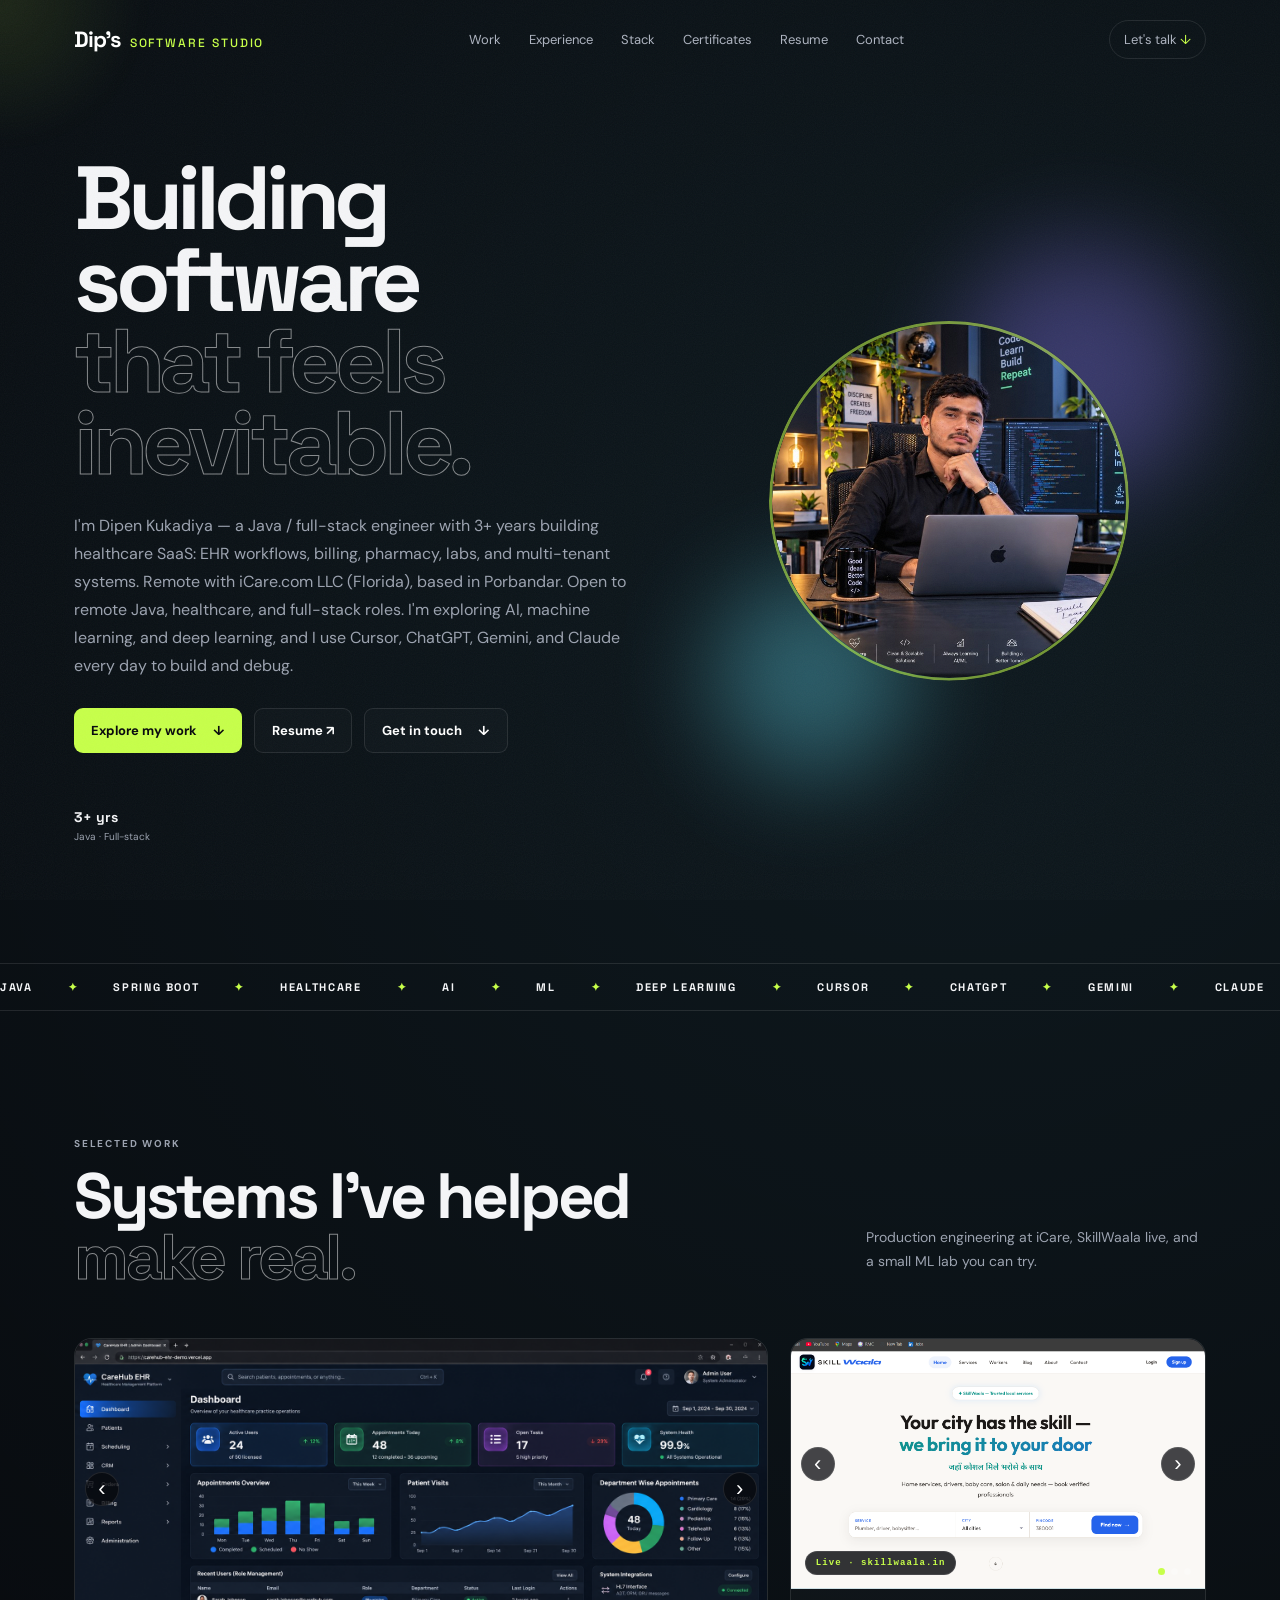
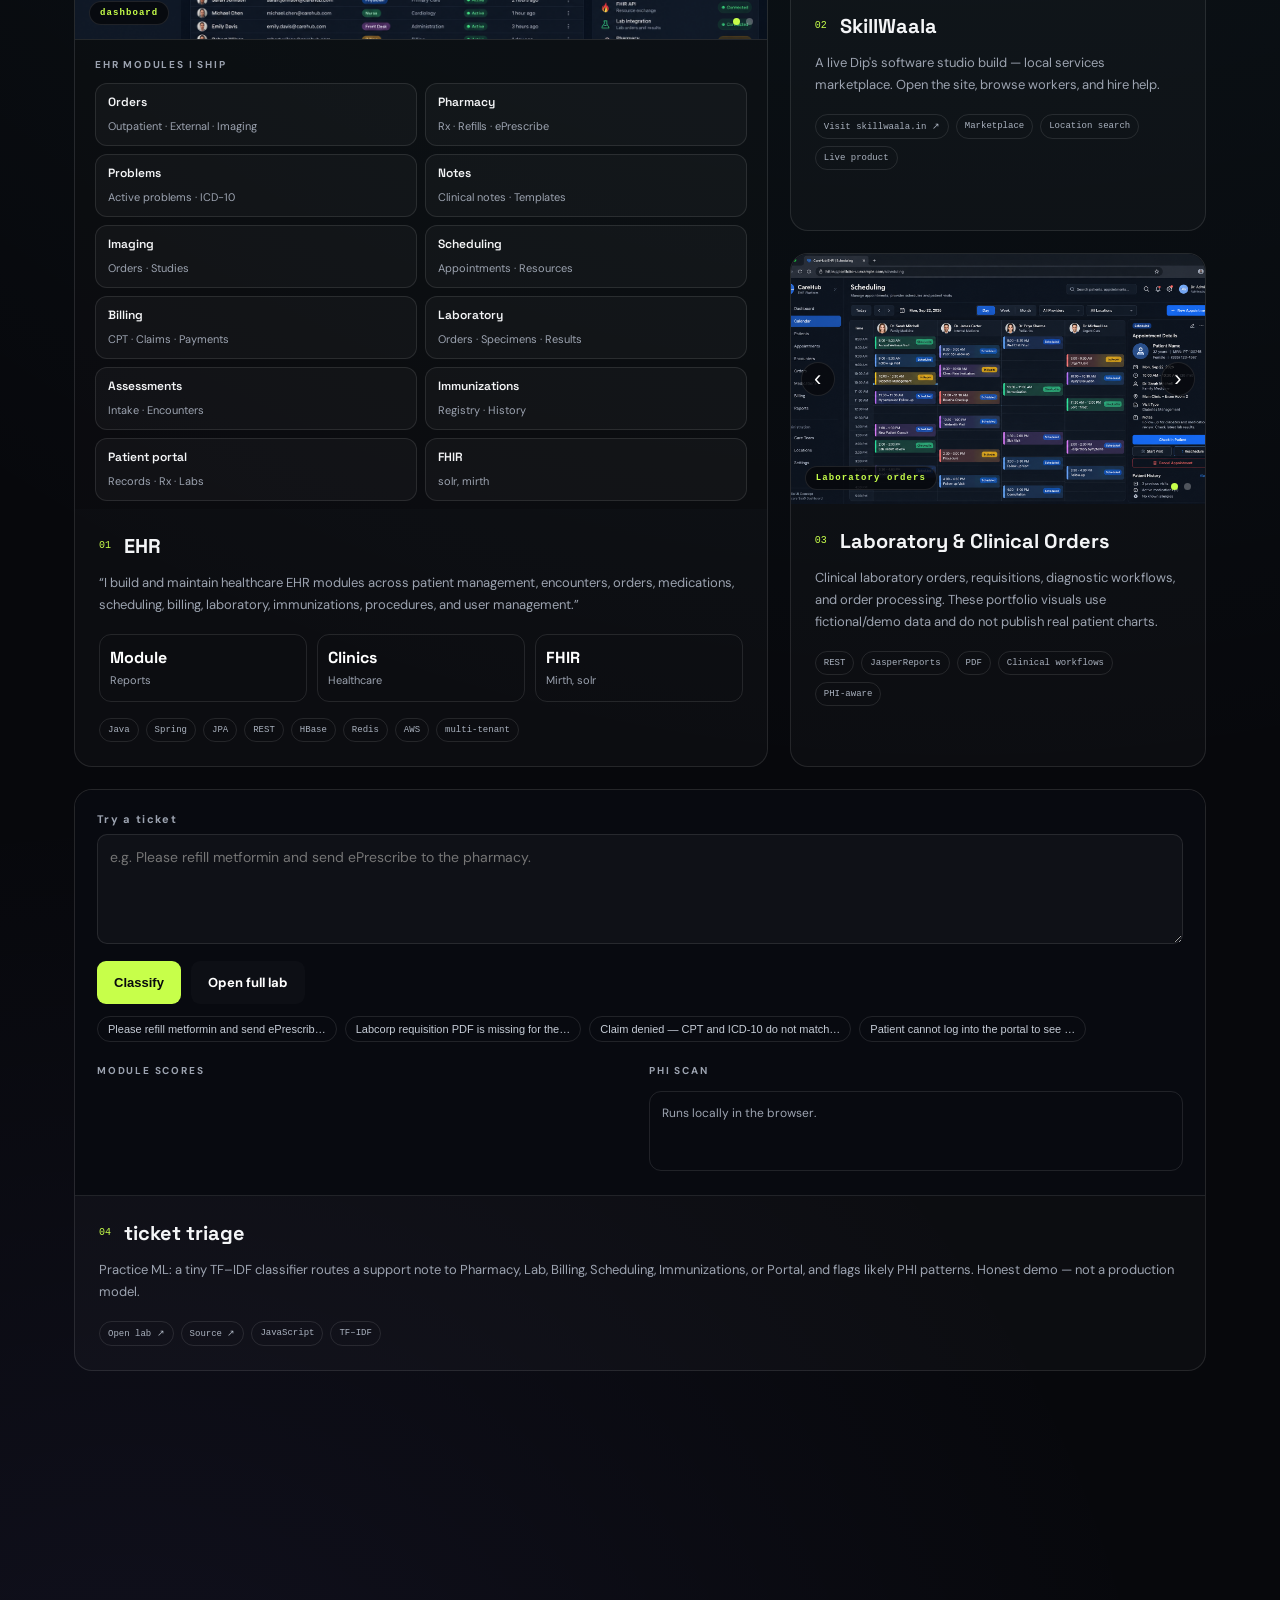
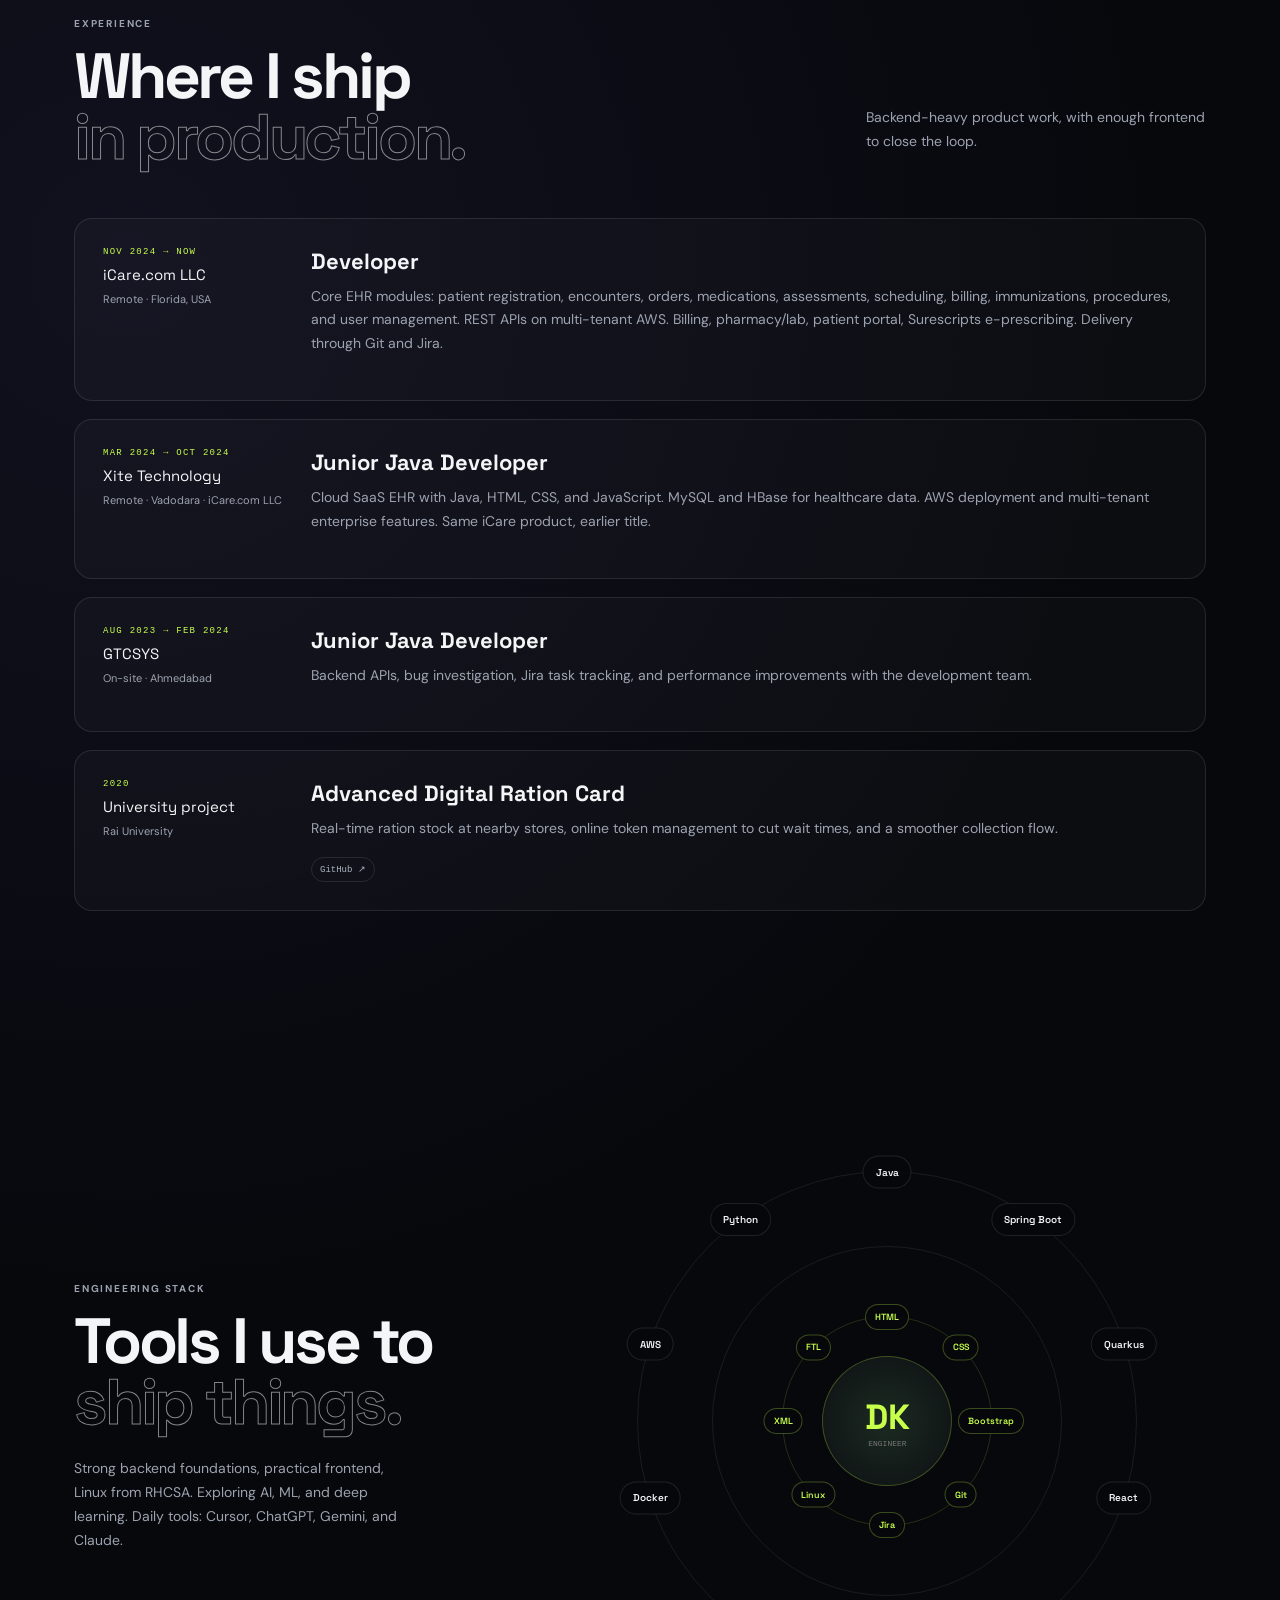
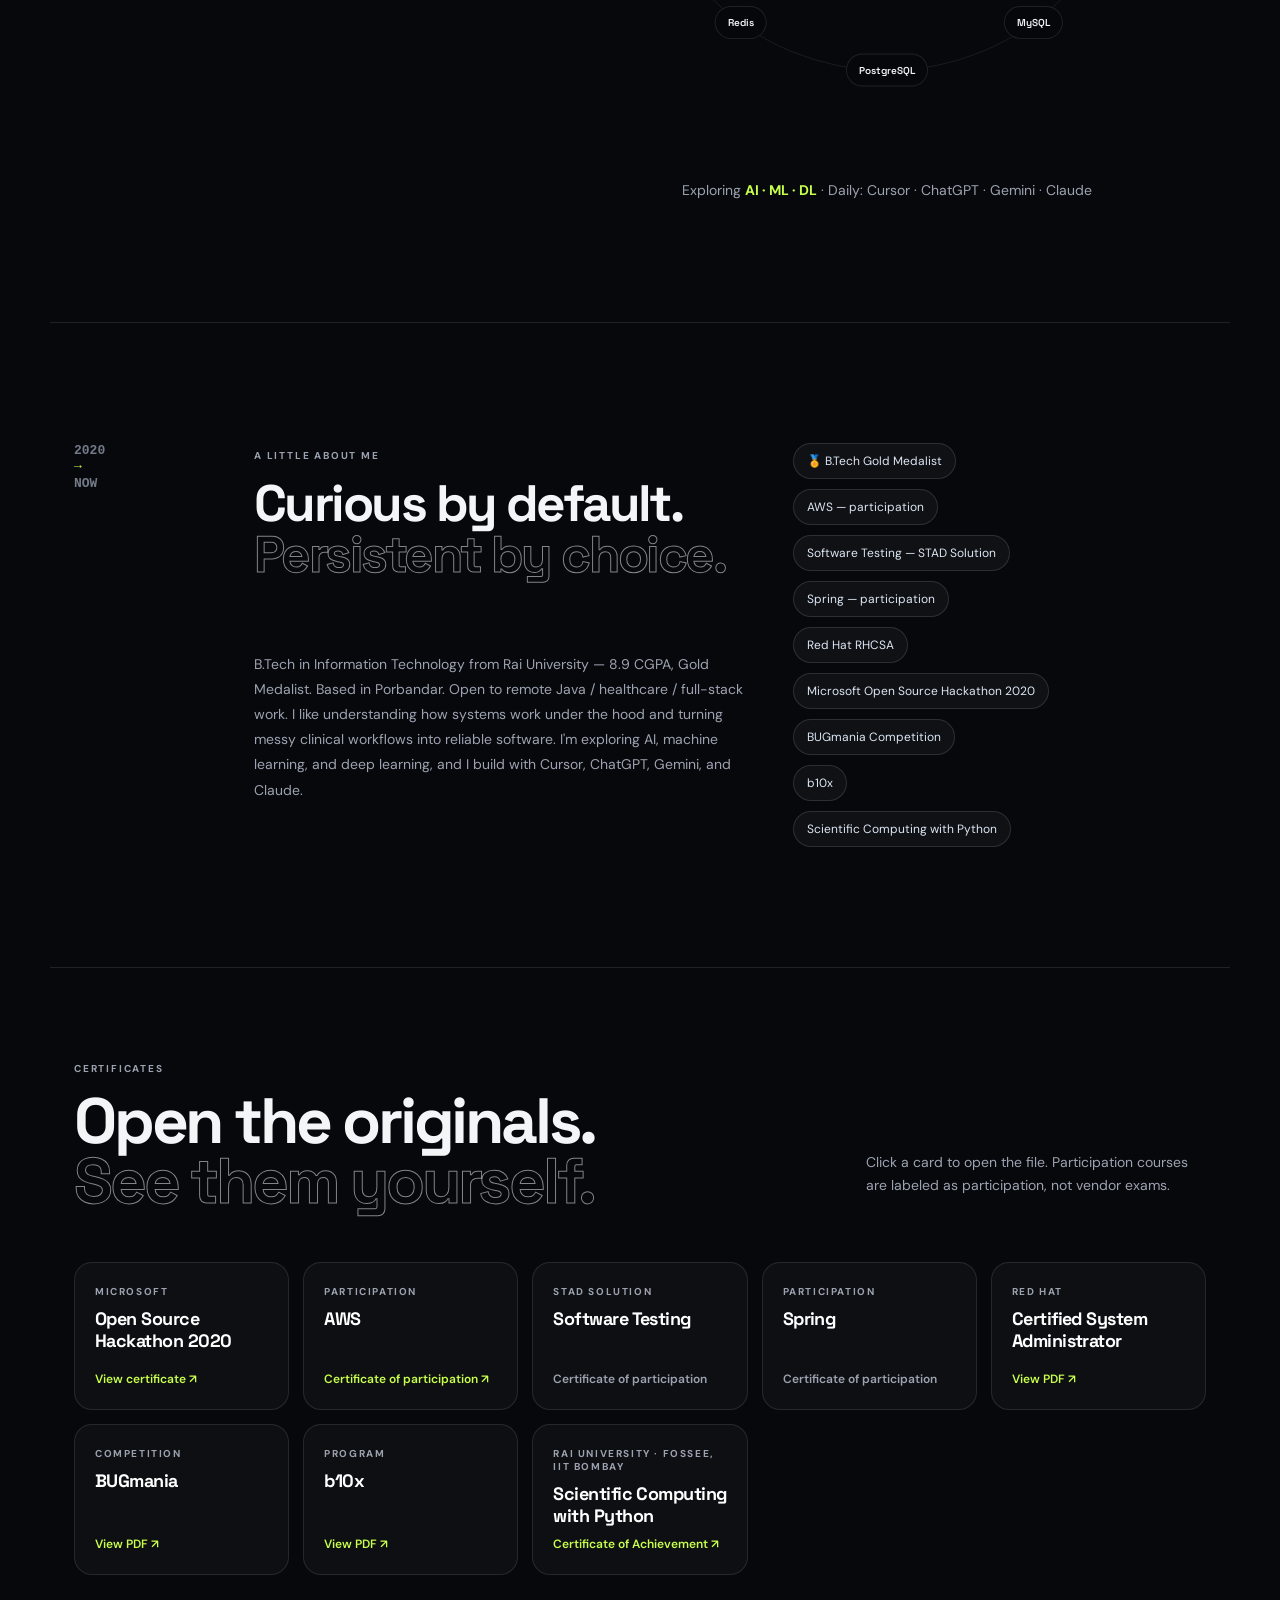
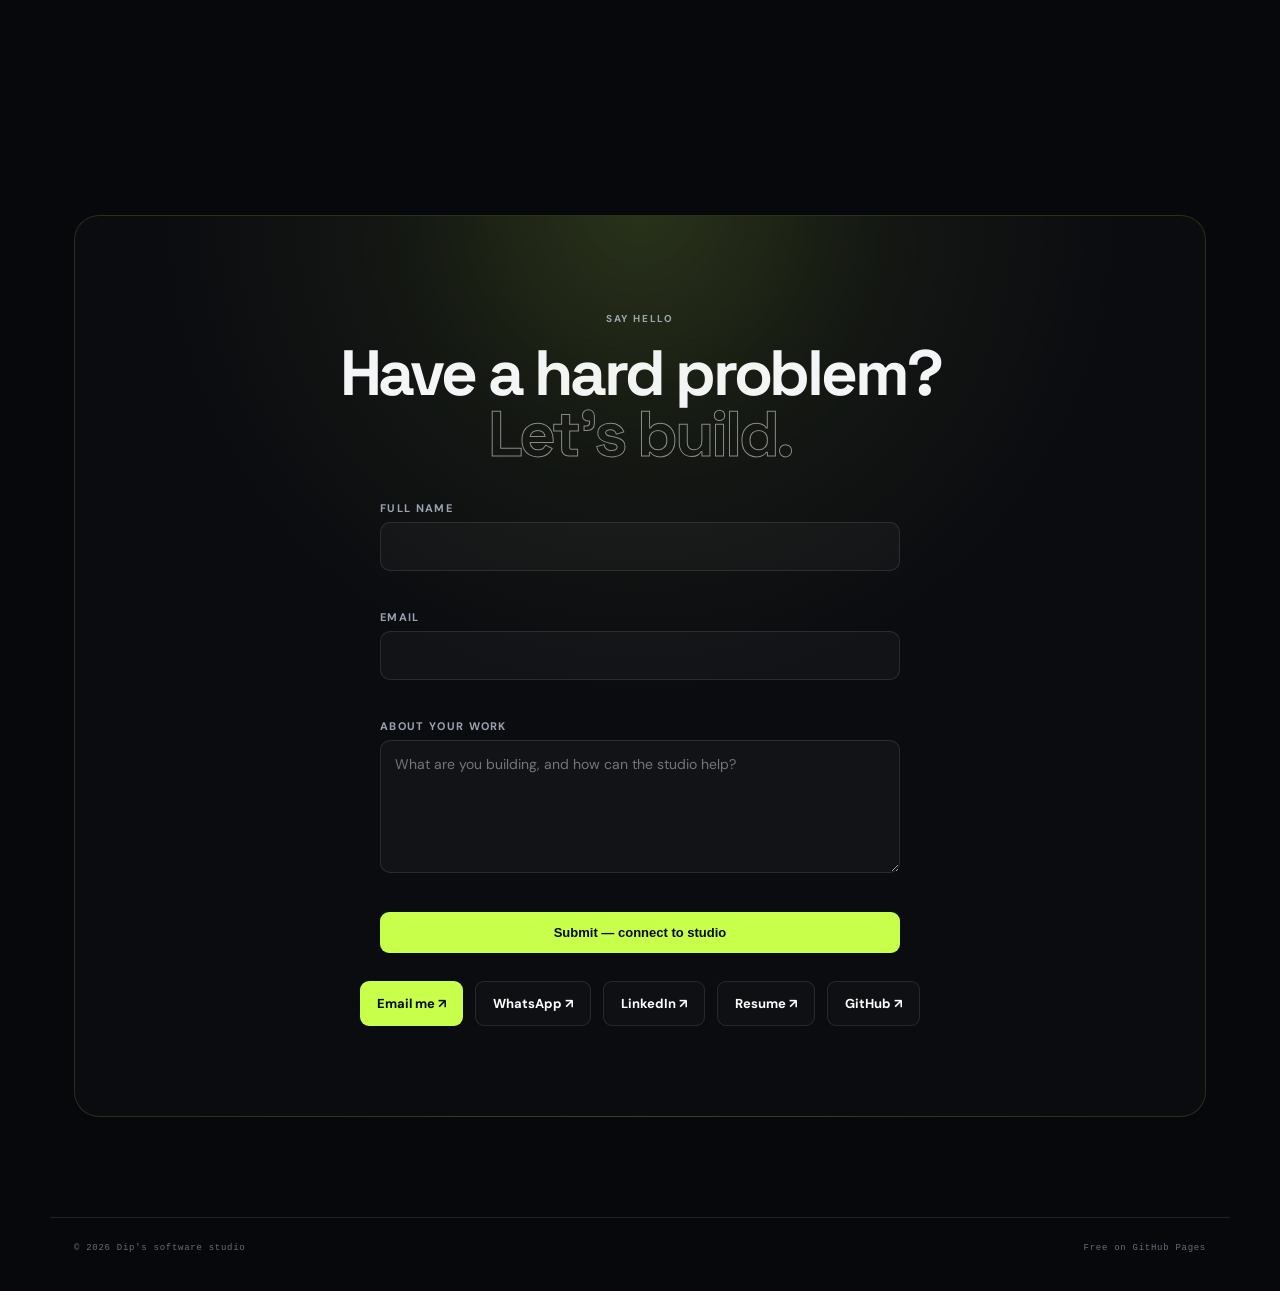
==== index.html @ e6300965 "Update index.html" ====
<!doctype html>
<html lang="en">
<head>
  <meta charset="utf-8" />
  <meta name="viewport" content="width=device-width, initial-scale=1" />
  <meta name="description" content="Dipen Kukadiya — Java full-stack engineer building healthcare SaaS. Exploring AI, ML, and deep learning. Open to remote roles." />
  <meta name="theme-color" content="#07080c" />
  <title>Dipen Kukadiya — Software Engineer</title>
  <link rel="canonical" href="https://dipenkukadiya.github.io/dipenkukadiya.io/" />
  <meta property="og:image" content="https://dipenkukadiya.github.io/dipenkukadiya.io/assets/dipen-hero.jpg" />
  <link rel="icon" href="data:image/svg+xml,%3Csvg xmlns='http://www.w3.org/2000/svg' viewBox='0 0 64 64'%3E%3Crect width='64' height='64' rx='14' fill='%2307080c'/%3E%3Crect x='3' y='3' width='58' height='58' rx='12' fill='none' stroke='%23c7ff4a' stroke-width='2'/%3E%3Ctext x='32' y='42' text-anchor='middle' font-family='Arial' font-size='22' font-weight='700' fill='%23c7ff4a'%3EDK%3C/text%3E%3C/svg%3E" />
  <link rel="preconnect" href="https://fonts.googleapis.com">
  <link rel="preconnect" href="https://fonts.gstatic.com" crossorigin>
  <link href="https://fonts.googleapis.com/css2?family=DM+Sans:wght@400;500;600;700&family=Space+Grotesk:wght@400;500;600;700&display=swap" rel="stylesheet">
  <link rel="stylesheet" href="styles.css?v=hire3" />
  <script>
    if ('scrollRestoration' in history) history.scrollRestoration = 'manual';
    (function () {
      var nav = performance.getEntriesByType && performance.getEntriesByType('navigation')[0];
      var reload = (nav && nav.type === 'reload') || (performance.navigation && performance.navigation.type === 1);
      if (reload) {
        if (location.hash) history.replaceState(null, '', location.pathname + location.search);
        window.scrollTo(0, 0);
      }
    })();
  </script>
</head>
<body>
  <a class="skip-link" href="#top">Skip to content</a>
  <div class="noise"></div>
  <div class="cursor-glow" id="cursorGlow"></div>
  <header class="nav">
    <a class="brand" href="#top">Dip's <em>software studio</em></a>
    <nav id="siteNav">
      <a href="#work">Work</a>
      <a href="#experience">Experience</a>
      <a href="#stack">Stack</a>
      <a href="#certificates">Certificates</a>
      <a href="assets/Dipen-Kukadiya-Resume.pdf?v=sep20c" target="_blank" rel="noreferrer">Resume</a>
      <a href="#contact">Contact</a>
      <a class="nav-mobile-talk" href="#contact">Let's talk</a>
    </nav>
    <a class="nav-cta" href="#contact">Let's talk <span>↓</span></a>
    <button class="menu-toggle" id="menuToggle" type="button" aria-label="Open menu" aria-expanded="false" aria-controls="siteNav"><i></i><i></i><i></i></button>
  </header>
  <main id="top">
    <section class="hero section">
      <div class="hero-copy reveal">
        <h1>Building software<br><em>that feels inevitable.</em></h1>
        <p class="hero-sub">I'm Dipen Kukadiya — a Java / full-stack engineer with 3+ years building healthcare SaaS: EHR workflows, billing, pharmacy, labs, and multi-tenant systems. Remote with iCare.com LLC (Florida), based in Porbandar. Open to remote Java, healthcare, and full-stack roles. I'm exploring AI, machine learning, and deep learning, and I use Cursor, ChatGPT, Gemini, and Claude every day to build and debug.</p>
        <div class="hero-actions">
          <a class="button primary" href="#work">Explore my work <span>↓</span></a>
          <a class="button ghost" href="assets/Dipen-Kukadiya-Resume.pdf?v=sep20c" target="_blank" rel="noreferrer">Resume ↗</a>
          <a class="button ghost" href="#contact">Get in touch <span>↓</span></a>
        </div>
        <div class="micro-stats">
          <div><strong>3+ yrs</strong><span>Java · Full-stack</span></div>
        </div>
      </div>
      <div class="hero-visual reveal">
        <div class="orb orb-a"></div><div class="orb orb-b"></div>
        <figure class="hero-portrait">
          <img src="assets/dipen-hero.jpg?v=circle2" alt="Dipen Kukadiya, Java and full-stack engineer" width="400" height="400" />
        </figure>
      </div>
    </section>
    <section class="ticker" aria-hidden="true"><div class="ticker-track"><span>JAVA</span><b>✦</b><span>SPRING BOOT</span><b>✦</b><span>HEALTHCARE</span><b>✦</b><span>AI</span><b>✦</b><span>ML</span><b>✦</b><span>DEEP LEARNING</span><b>✦</b><span>CURSOR</span><b>✦</b><span>CHATGPT</span><b>✦</b><span>GEMINI</span><b>✦</b><span>CLAUDE</span><b>✦</b><span>JAVA</span><b>✦</b><span>SPRING BOOT</span><b>✦</b><span>HEALTHCARE</span><b>✦</b><span>AI</span><b>✦</b><span>ML</span><b>✦</b><span>DEEP LEARNING</span><b>✦</b><span>CURSOR</span><b>✦</b><span>CHATGPT</span><b>✦</b><span>GEMINI</span><b>✦</b><span>CLAUDE</span></div></section>
    <section id="work" class="section work">
      <div class="section-head reveal">
        <div><span class="kicker">SELECTED WORK</span><h2>Systems I've helped<br><em>make real.</em></h2></div>
        <p>Production engineering at iCare, SkillWaala live, and a small ML lab you can try.</p>
      </div>
      <div class="project-grid">
        <article class="project featured reveal">
          <div class="slideshow" data-slideshow>
            <div class="slides">
              <figure class="slide is-on"><img src="assets/ChatGPT Image Sep 24, 2026, 10_26_18 AM (3).png" alt="CareHub EHR healthcare dashboard"><figcaption>dashboard</figcaption></figure>
              <figure class="slide"><img src="assets/ChatGPT Image Sep 24, 2026, 10_26_17 AM (2).png" alt="CareHub EHR administration dashboard"><figcaption>Administration</figcaption></figure>
           
            </div>
            <button class="slide-btn prev" type="button" aria-label="Previous screenshot">‹</button>
            <button class="slide-btn next" type="button" aria-label="Next screenshot">›</button>
            <div class="slide-dots" role="tablist"></div>
          </div>
          <div class="module-map">
            <span class="kicker">EHR MODULES I SHIP</span>
            <div class="module-grid">
              <div><b>Orders</b><small>Outpatient · External · Imaging</small></div>
              <div><b>Pharmacy</b><small>Rx · Refills · ePrescribe</small></div>
              <div><b>Problems</b><small>Active problems · ICD-10</small></div>
              <div><b>Notes</b><small>Clinical notes · Templates</small></div>
              <div><b>Imaging</b><small>Orders · Studies</small></div>
              <div><b>Scheduling</b><small>Appointments · Resources</small></div>
              <div><b>Billing</b><small>CPT · Claims · Payments</small></div>
              <div><b>Laboratory</b><small>Orders · Specimens · Results</small></div>
              <div><b>Assessments</b><small>Intake · Encounters</small></div>
              <div><b>Immunizations</b><small>Registry · History</small></div>
              <div><b>Patient portal</b><small>Records · Rx · Labs</small></div>
              <div><b>FHIR</b><small>solr, mirth</small></div>
            </div>
          </div>
          <div class="project-info">
            <div><span class="project-number">01</span><h3>EHR</h3></div>
            <p>“I build and maintain healthcare EHR modules across patient management, encounters, orders, medications, scheduling, billing, laboratory, immunizations, procedures, and user management.”</p>
            <div class="impact-row">
              <div><strong>Module</strong><span>Reports</span></div>
              <div><strong>Clinics</strong><span>Healthcare</span></div>
              <div><strong>FHIR</strong><span>Mirth, solr</span></div>
            </div>
            <div class="tags"><span>Java</span><span>Spring</span><span>JPA</span><span>REST</span><span>HBase</span><span>Redis</span><span>AWS</span><span>multi-tenant</span></div>
          </div>
        </article>
        <article class="project reveal">
          <div class="slideshow" data-slideshow data-href="https://skillwaala.in">
            <div class="slides">
              <figure class="slide is-on"><img src="assets/skillwaala-home.png" alt="SkillWaala home"><figcaption>Live · skillwaala.in</figcaption></figure>
              <figure class="slide"><img src="assets/skillwaala-services.png" alt="SkillWaala services"><figcaption>Services</figcaption></figure>
              <figure class="slide"><img src="assets/skillwaala-workers.png" alt="SkillWaala workers"><figcaption>Workers</figcaption></figure>
            </div>
            <button class="slide-btn prev" type="button" aria-label="Previous screenshot">‹</button>
            <button class="slide-btn next" type="button" aria-label="Next screenshot">›</button>
            <div class="slide-dots" role="tablist"></div>
          </div>
          <div class="project-info">
            <div><span class="project-number">02</span><h3><a class="project-title-link" href="https://skillwaala.in" target="_blank" rel="noreferrer">SkillWaala</a></h3></div>
            <p>A live Dip's software studio build — local services marketplace. Open the site, browse workers, and hire help.</p>
            <div class="tags">
              <a class="tag-link" href="https://skillwaala.in" target="_blank" rel="noreferrer">Visit skillwaala.in ↗</a>
              <span>Marketplace</span>
              <span>Location search</span>
              <span>Live product</span>
            </div>
          </div>
        </article>
        <article class="project reveal">
          <div class="slideshow" data-slideshow>
            <div class="slides">
              <figure class="slide is-on"><img src="assets/ChatGPT Image Sep 24, 2026, 10_26_17 AM (1).png" alt="CareHub EHR laboratory order screen with demo data"><figcaption>Laboratory orders</figcaption></figure>
              <figure class="slide"><img src="assets/ChatGPT Image Sep 24, 2026, 10_25_55 AM.png" alt="CareHub EHR dashboard with demo data"><figcaption>Clinical dashboard</figcaption></figure>
              
            </div>
            <button class="slide-btn prev" type="button" aria-label="Previous screenshot">‹</button>
            <button class="slide-btn next" type="button" aria-label="Next screenshot">›</button>
            <div class="slide-dots" role="tablist"></div>
          </div>
          <div class="project-info">
            <div><span class="project-number">03</span><h3>Laboratory &amp; Clinical Orders</h3></div>
            <p>Clinical laboratory orders, requisitions, diagnostic workflows, and order processing. These portfolio visuals use fictional/demo data and do not publish real patient charts.</p>
            <div class="tags"><span>REST</span><span>JasperReports</span><span>PDF</span><span>Clinical workflows</span><span>PHI-aware</span></div>
          </div>
        </article>
        <article class="project lab-feature reveal">
          <div class="triage-widget" id="triageHome">
            <label for="triageHomeInput">Try a ticket</label>
            <textarea id="triageHomeInput" data-triage-input rows="4" placeholder="e.g. Please refill metformin and send ePrescribe to the pharmacy."></textarea>
            <div class="triage-actions">
              <button class="button primary" type="button" data-triage-run>Classify</button>
              <a class="button ghost" href="lab/">Open full lab</a>
            </div>
            <div class="triage-chips" data-triage-chips></div>
            <div class="triage-split compact">
              <div>
                <span class="kicker">MODULE SCORES</span>
                <div data-triage-bars class="triage-bars"></div>
              </div>
              <div>
                <span class="kicker">PHI SCAN</span>
                <div data-triage-phi class="triage-phi"><p>Runs locally in the browser.</p></div>
              </div>
            </div>
          </div>
          <div class="project-info">
            <div><span class="project-number">04</span><h3><a class="project-title-link" href="lab/">ticket triage</a></h3></div>
            <p>Practice ML: a tiny TF–IDF classifier routes a support note to Pharmacy, Lab, Billing, Scheduling, Immunizations, or Portal, and flags likely PHI patterns. Honest demo — not a production model.</p>
            <div class="tags">
              <a href="lab/">Open lab ↗</a>
              <a href="https://github.com/dipenkukadiya/dipenkukadiya.io/blob/main/lab/triage.js" target="_blank" rel="noreferrer">Source ↗</a>
              <span>JavaScript</span>
              <span>TF–IDF</span>
            </div>
          </div>
        </article>
      </div>
    </section>
    <section id="experience" class="section experience">
      <div class="section-head reveal">
        <div><span class="kicker">EXPERIENCE</span><h2>Where I ship<br><em>in production.</em></h2></div>
        <p>Backend-heavy product work, with enough frontend to close the loop.</p>
      </div>
      <div class="experience-list">
        <article class="experience-item reveal">
          <div class="experience-meta"><span>NOV 2024 → NOW</span><b>iCare.com LLC</b><small>Remote · Florida, USA</small></div>
          <div>
            <h3>Developer</h3>
            <p>Core EHR modules: patient registration, encounters, orders, medications, assessments, scheduling, billing, immunizations, procedures, and user management. REST APIs on multi-tenant AWS. Billing, pharmacy/lab, patient portal, Surescripts e-prescribing. Delivery through Git and Jira.</p>
          </div>
        </article>
        <article class="experience-item reveal">
          <div class="experience-meta"><span>MAR 2024 → OCT 2024</span><b>Xite Technology</b><small>Remote · Vadodara · iCare.com LLC</small></div>
          <div>
            <h3>Junior Java Developer</h3>
            <p>Cloud SaaS EHR with Java, HTML, CSS, and JavaScript. MySQL and HBase for healthcare data. AWS deployment and multi-tenant enterprise features. Same iCare product, earlier title.</p>
          </div>
        </article>
        <article class="experience-item reveal">
          <div class="experience-meta"><span>AUG 2023 → FEB 2024</span><b>GTCSYS</b><small>On-site · Ahmedabad</small></div>
          <div>
            <h3>Junior Java Developer</h3>
            <p>Backend APIs, bug investigation, Jira task tracking, and performance improvements with the development team.</p>
          </div>
        </article>
        <article class="experience-item reveal">
          <div class="experience-meta"><span>2020</span><b>University project</b><small>Rai University</small></div>
          <div>
            <h3>Advanced Digital Ration Card</h3>
            <p>Real-time ration stock at nearby stores, online token management to cut wait times, and a smoother collection flow.</p>
            <div class="tags">
              <a href="https://github.com/dipenkukadiya/Digital_ration_card" target="_blank" rel="noreferrer">GitHub ↗</a>
            </div>
          </div>
        </article>
      </div>
    </section>
    <section id="stack" class="section stack-section">
      <div class="section-head reveal">
        <div><span class="kicker">ENGINEERING STACK</span><h2>Tools I use to<br><em>ship things.</em></h2></div>
        <p>Strong backend foundations, practical frontend, Linux from RHCSA. Exploring AI, ML, and deep learning. Daily tools: Cursor, ChatGPT, Gemini, and Claude.</p>
      </div>
      <div class="stack-orbit reveal">
        <div class="orbit-ring outer">
          <div class="spoke" style="--a:0deg"><span class="stack-node">Java</span></div>
          <div class="spoke" style="--a:36deg"><span class="stack-node">Spring Boot</span></div>
          <div class="spoke" style="--a:72deg"><span class="stack-node">Quarkus</span></div>
          <div class="spoke" style="--a:108deg"><span class="stack-node">React</span></div>
          <div class="spoke" style="--a:144deg"><span class="stack-node">MySQL</span></div>
          <div class="spoke" style="--a:180deg"><span class="stack-node">PostgreSQL</span></div>
          <div class="spoke" style="--a:216deg"><span class="stack-node">Redis</span></div>
          <div class="spoke" style="--a:252deg"><span class="stack-node">Docker</span></div>
          <div class="spoke" style="--a:288deg"><span class="stack-node">AWS</span></div>
          <div class="spoke" style="--a:324deg"><span class="stack-node">Python</span></div>
        </div>
        <div class="orbit orbit-mid"></div>
        <div class="orbit-ring inner">
          <div class="spoke" style="--a:0deg"><span class="stack-node inner">HTML</span></div>
          <div class="spoke" style="--a:45deg"><span class="stack-node inner">CSS</span></div>
          <div class="spoke" style="--a:90deg"><span class="stack-node inner">Bootstrap</span></div>
          <div class="spoke" style="--a:135deg"><span class="stack-node inner">Git</span></div>
          <div class="spoke" style="--a:180deg"><span class="stack-node inner">Jira</span></div>
          <div class="spoke" style="--a:225deg"><span class="stack-node inner">Linux</span></div>
          <div class="spoke" style="--a:270deg"><span class="stack-node inner">XML</span></div>
          <div class="spoke" style="--a:315deg"><span class="stack-node inner">FTL</span></div>
        </div>
        <div class="stack-center"><span>DK</span><small>ENGINEER</small></div>
      </div>
      <p class="ai-tools reveal">Exploring <strong>AI · ML · DL</strong> · Daily: Cursor · ChatGPT · Gemini · Claude</p>
    </section>
    <section class="section about-strip reveal">
      <div class="about-number">2020<br><span>→</span><br>NOW</div>
      <div>
        <span class="kicker">A LITTLE ABOUT ME</span>
        <h2>Curious by default.<br><em>Persistent by choice.</em></h2>
      </div>
      <p>B.Tech in Information Technology from Rai University — 8.9 CGPA, Gold Medalist. Based in Porbandar. Open to remote Java / healthcare / full-stack work. I like understanding how systems work under the hood and turning messy clinical workflows into reliable software. I'm exploring AI, machine learning, and deep learning, and I build with Cursor, ChatGPT, Gemini, and Claude.</p>
      <div class="achievement-badges">
        <span>🏅 B.Tech Gold Medalist</span>
        <a href="assets/certs/cert-aws.pdf" target="_blank" rel="noreferrer">AWS — participation</a>
        <span>Software Testing — STAD Solution</span>
        <span>Spring — participation</span>
        <a href="assets/certs/cert-rhcsa.pdf" target="_blank" rel="noreferrer">Red Hat RHCSA</a>
        <a href="assets/certs/cert-microsoft-hackathon.jpg" target="_blank" rel="noreferrer">Microsoft Open Source Hackathon 2020</a>
        <a href="assets/certs/cert-bugmania.pdf" target="_blank" rel="noreferrer">BUGmania Competition</a>
        <a href="assets/certs/cert-b10x.pdf" target="_blank" rel="noreferrer">b10x</a>
        <a href="assets/certs/cert-python.pdf" target="_blank" rel="noreferrer">Scientific Computing with Python</a>
      </div>
    </section>
    <section id="certificates" class="section certs">
      <div class="section-head reveal">
        <div><span class="kicker">CERTIFICATES</span><h2>Open the originals.<br><em>See them yourself.</em></h2></div>
        <p>Click a card to open the file. Participation courses are labeled as participation, not vendor exams.</p>
      </div>
      <div class="cert-grid reveal">
        <a class="cert-card" href="assets/certs/cert-microsoft-hackathon.jpg" target="_blank" rel="noreferrer">
          <small>MICROSOFT</small>
          <strong>Open Source Hackathon 2020</strong>
          <span>View certificate ↗</span>
        </a>
        <a class="cert-card" href="assets/certs/cert-aws.pdf" target="_blank" rel="noreferrer">
          <small>PARTICIPATION</small>
          <strong>AWS</strong>
          <span>Certificate of participation ↗</span>
        </a>
        <div class="cert-card is-static">
          <small>STAD SOLUTION</small>
          <strong>Software Testing</strong>
          <span>Certificate of participation</span>
        </div>
        <div class="cert-card is-static">
          <small>PARTICIPATION</small>
          <strong>Spring</strong>
          <span>Certificate of participation</span>
        </div>
        <a class="cert-card" href="assets/certs/cert-rhcsa.pdf" target="_blank" rel="noreferrer">
          <small>RED HAT</small>
          <strong>Certified System Administrator</strong>
          <span>View PDF ↗</span>
        </a>
        <a class="cert-card" href="assets/certs/cert-bugmania.pdf" target="_blank" rel="noreferrer">
          <small>COMPETITION</small>
          <strong>BUGmania</strong>
          <span>View PDF ↗</span>
        </a>
        <a class="cert-card" href="assets/certs/cert-b10x.pdf" target="_blank" rel="noreferrer">
          <small>PROGRAM</small>
          <strong>b10x</strong>
          <span>View PDF ↗</span>
        </a>
        <a class="cert-card" href="assets/certs/cert-python.pdf" target="_blank" rel="noreferrer">
          <small>RAI UNIVERSITY · FOSSEE, IIT BOMBAY</small>
          <strong>Scientific Computing with Python</strong>
          <span>Certificate of Achievement ↗</span>
        </a>
      </div>
    </section>
    <section id="contact" class="section contact">
      <div class="contact-card reveal">
        <div class="contact-glow"></div>
        <span class="kicker">SAY HELLO</span>
        <h2>Have a hard problem?<br><em>Let's build.</em></h2>
        <form class="studio-form" id="studioForm" action="https://formsubmit.co/dipenkukadiya@gmail.com" method="POST" novalidate>
          <input type="hidden" name="_subject" value="New inquiry — Dip's software studio">
          <input type="hidden" name="_template" value="table">
          <input type="hidden" name="_captcha" value="false">
          <input type="hidden" name="_next" value="https://dipenkukadiya.github.io/dipenkukadiya.io/thanks.html">
          <input type="hidden" name="_autoresponse" value="Thanks for writing to Dip's software studio. We'll review what you're building and connect with you soon.">
          <input type="text" name="_honey" class="honeypot" tabindex="-1" autocomplete="off">
          <div class="field">
            <label for="fullName">Full name</label>
            <input id="fullName" name="name" type="text" autocomplete="name" maxlength="80" required>
            <small class="error" data-error-for="fullName"></small>
          </div>
          <div class="field">
            <label for="email">Email</label>
            <input id="email" name="email" type="email" autocomplete="email" maxlength="120" required>
            <small class="error" data-error-for="email"></small>
          </div>
          <div class="field">
            <label for="aboutWork">About your work</label>
            <textarea id="aboutWork" name="aboutWork" rows="5" maxlength="2000" required placeholder="What are you building, and how can the studio help?"></textarea>
            <small class="error" data-error-for="aboutWork"></small>
          </div>
          <button class="button primary" type="submit" id="studioSubmit">Submit — connect to studio</button>
          <p class="form-note" id="formNote" hidden></p>
        </form>
        <div class="contact-actions">
          <a class="button primary" href="mailto:dipenkukadiya@gmail.com">Email me ↗</a>
          <a class="button ghost" href="https://wa.me/917016306728" target="_blank" rel="noreferrer">WhatsApp ↗</a>
          <a class="button ghost" href="https://www.linkedin.com/in/dipen-kukadiya-981a05191/" target="_blank" rel="noreferrer">LinkedIn ↗</a>
          <a class="button ghost" href="assets/Dipen-Kukadiya-Resume.pdf?v=sep20c" target="_blank" rel="noreferrer">Resume ↗</a>
          <a class="button ghost" href="https://github.com/dipenkukadiya" target="_blank" rel="noreferrer">GitHub ↗</a>
        </div>
      </div>
    </section>
  </main>
  <footer>
    <span>© 2026 Dip's software studio</span>
    <span>Free on GitHub Pages</span>
  </footer>
  <a class="to-top" id="toTop" href="#top" aria-label="Back to top">↑</a>
  <script src="lab/triage.js"></script>
  <script src="app.js?v=hire1"></script>
</body>
</html>
---- styles.css ----
:root {
  --bg: #07080c;
  --line: rgba(255, 255, 255, 0.1);
  --text: #f4f5f7;
  --muted: #9ca3b0;
  --lime: #c7ff4a;
  --cyan: #66e7ff;
  --violet: #8c7cff;
  --max: 1180px;
}
* { box-sizing: border-box; }
img { max-width: 100%; }
html { scroll-behavior: smooth; }
body {
  margin: 0;
  background:
    radial-gradient(circle at 75% 8%, rgba(102, 231, 255, 0.08), transparent 25%),
    radial-gradient(circle at 10% 45%, rgba(140, 124, 255, 0.08), transparent 24%),
    var(--bg);
  color: var(--text);
  font-family: "DM Sans", sans-serif;
  overflow-x: hidden;
}
.skip-link {
  position: absolute;
  left: 16px;
  top: -40px;
  z-index: 50;
  background: var(--lime);
  color: #080a0d;
  padding: 8px 12px;
  border-radius: 8px;
  font-weight: 700;
  text-decoration: none;
}
.skip-link:focus { top: 16px; }
.noise {
  position: fixed;
  inset: 0;
  pointer-events: none;
  opacity: 0.035;
  background-image: url("data:image/svg+xml,%3Csvg xmlns='http://www.w3.org/2000/svg'%3E%3Cfilter id='n'%3E%3CfeTurbulence type='fractalNoise' baseFrequency='.9' numOctaves='3'/%3E%3C/filter%3E%3Crect width='100%25' height='100%25' filter='url(%23n)'/%3E%3C/svg%3E");
  z-index: 20;
}
.cursor-glow {
  position: fixed;
  width: 320px;
  height: 320px;
  border-radius: 50%;
  background: radial-gradient(circle, rgba(199, 255, 74, 0.11), transparent 65%);
  pointer-events: none;
  transform: translate(-50%, -50%);
  z-index: 0;
  filter: blur(10px);
}
.nav {
  height: 78px;
  max-width: var(--max);
  margin: auto;
  display: flex;
  align-items: center;
  justify-content: space-between;
  padding: 0 24px;
  position: relative;
  z-index: 30;
}
.brand {
  display: inline-flex;
  align-items: baseline;
  gap: 8px;
  text-decoration: none;
  color: #fff;
  font-family: "Space Grotesk", sans-serif;
  font-size: 22px;
  font-weight: 700;
  letter-spacing: -0.04em;
  line-height: 1;
}
.brand em {
  font-style: normal;
  font-weight: 500;
  font-size: 12px;
  letter-spacing: 0.16em;
  text-transform: uppercase;
  color: var(--lime);
}
.nav nav { display: flex; gap: 28px; }
.nav nav a, .nav-cta {
  color: #aeb4c0;
  text-decoration: none;
  font-size: 13px;
}
.nav nav a:hover, .nav-cta:hover { color: #fff; }
.nav-cta {
  border: 1px solid var(--line);
  padding: 10px 14px;
  border-radius: 99px;
}
.nav-cta span { color: var(--lime); }
.nav-mobile-talk { display: none; }
.brand:hover em { color: #fff; }
.menu-toggle {
  display: none;
  width: 42px;
  height: 42px;
  border: 1px solid var(--line);
  border-radius: 10px;
  background: transparent;
  padding: 11px 10px;
  flex-direction: column;
  justify-content: space-between;
  cursor: pointer;
}
.menu-toggle i { display: block; height: 2px; background: #fff; border-radius: 2px; }
.section { max-width: var(--max); margin: auto; padding: 120px 24px; }
.hero {
  min-height: calc(100vh - 78px);
  display: grid;
  grid-template-columns: 1.05fr 0.95fr;
  align-items: center;
  gap: 50px;
  padding-top: 80px;
}
.eyebrow, .kicker {
  font-size: 10px;
  letter-spacing: 0.18em;
  color: var(--muted);
  font-weight: 700;
}
.eyebrow { display: flex; align-items: center; gap: 8px; margin-bottom: 25px; }
.eyebrow i {
  width: 7px;
  height: 7px;
  border-radius: 50%;
  background: var(--lime);
  box-shadow: 0 0 16px var(--lime);
}
h1, h2, h3 { font-family: "Space Grotesk", sans-serif; margin: 0; }
h1 { font-size: clamp(48px, 7vw, 96px); line-height: 0.91; letter-spacing: -0.06em; }
h1 em, h2 em {
  font-style: normal;
  color: transparent;
  -webkit-text-stroke: 1px rgba(255, 255, 255, 0.5);
}
.hero-sub { max-width: 620px; color: var(--muted); font-size: 16px; line-height: 1.75; margin: 28px 0; }
.hero-actions, .contact-actions { display: flex; gap: 12px; flex-wrap: wrap; }
.button {
  display: inline-flex;
  gap: 16px;
  align-items: center;
  text-decoration: none;
  padding: 13px 17px;
  border-radius: 9px;
  font-size: 13px;
  font-weight: 700;
}
.button.primary { background: var(--lime); color: #080a0d; }
.button.ghost { border: 1px solid var(--line); color: #fff; background: rgba(255, 255, 255, 0.02); }
.micro-stats { display: flex; gap: 34px; margin-top: 55px; }
.micro-stats div { display: grid; gap: 4px; }
.micro-stats strong { font-family: "Space Grotesk", sans-serif; font-size: 14px; }
.micro-stats span { font-size: 10px; color: var(--muted); }
.hero-visual { position: relative; min-height: 590px; display: grid; place-items: center; }
.hero-portrait {
  margin: 0;
  width: min(360px, 70vw);
  height: min(360px, 70vw);
  border-radius: 50%;
  overflow: hidden;
  border: 3px solid rgba(199, 255, 74, 0.55);
  box-shadow: 0 24px 70px rgba(0, 0, 0, 0.5);
  position: relative;
  z-index: 2;
  clip-path: circle(50%);
}
.hero-portrait img {
  display: block;
  width: 100%;
  height: 100%;
  object-fit: cover;
  object-position: 50% 22%;
  border-radius: 50%;
  clip-path: circle(50%);
}
.shot-art { background: #0a0c12; }
.shot-art img {
  display: block;
  width: 100%;
  height: 100%;
  object-fit: cover;
  object-position: top center;
}
.shot-pair {
  display: grid;
  grid-template-columns: 1fr 1fr;
  background: #0a0c12;
}
.shot-pair img {
  width: 100%;
  height: 100%;
  object-fit: cover;
  object-position: top center;
}
.hero-system-card {
  width: min(430px, 90%);
  height: 540px;
  background: linear-gradient(145deg, rgba(255, 255, 255, 0.09), rgba(255, 255, 255, 0.02));
  border: 1px solid rgba(255, 255, 255, 0.14);
  border-radius: 28px;
  backdrop-filter: blur(20px);
  box-shadow: 0 40px 100px rgba(0, 0, 0, 0.45);
  transform: rotate(2deg);
  position: relative;
  z-index: 2;
  overflow: hidden;
}
.system-top, .system-bottom {
  display: flex;
  justify-content: space-between;
  padding: 18px 20px;
  color: #727887;
  font-size: 9px;
  letter-spacing: 0.12em;
}
.live-dot { color: var(--lime); }
.system-core {
  height: 420px;
  position: relative;
  display: grid;
  place-items: center;
  background: radial-gradient(circle at 50% 45%, rgba(102, 231, 255, 0.15), transparent 34%), linear-gradient(145deg, #0d1724, #080a10);
  overflow: hidden;
}
.core-grid {
  position: absolute;
  inset: -30%;
  background-image: linear-gradient(rgba(255, 255, 255, 0.05) 1px, transparent 1px), linear-gradient(90deg, rgba(255, 255, 255, 0.05) 1px, transparent 1px);
  background-size: 32px 32px;
  transform: perspective(350px) rotateX(55deg);
  opacity: 0.45;
}
.core-logo {
  position: relative;
  width: 145px;
  height: 145px;
  border-radius: 50%;
  display: grid;
  place-items: center;
  font: 700 48px "Space Grotesk";
  color: var(--lime);
  background: radial-gradient(circle at 35% 30%, rgba(102, 231, 255, 0.2), rgba(10, 15, 24, 0.96) 65%);
  border: 1px solid rgba(199, 255, 74, 0.3);
}
.core-label {
  position: absolute;
  bottom: 42px;
  text-align: center;
  color: #aab4c4;
  font: 700 9px/1.45 monospace;
  letter-spacing: 0.18em;
}
.signal {
  position: absolute;
  padding: 8px 11px;
  background: rgba(5, 7, 11, 0.85);
  border: 1px solid var(--line);
  border-radius: 8px;
  font: 700 9px monospace;
}
.signal-a { left: 22px; top: 90px; color: #ff9f66; }
.signal-b { right: 18px; top: 185px; color: var(--lime); }
.signal-c { left: 28px; bottom: 72px; color: var(--cyan); }
.orb { position: absolute; border-radius: 50%; filter: blur(50px); opacity: 0.35; }
.orb-a { width: 250px; height: 250px; background: var(--violet); top: 40px; right: 0; }
.orb-b { width: 200px; height: 200px; background: var(--cyan); bottom: 20px; left: 20px; }
.ticker {
  overflow: hidden;
  border-top: 1px solid var(--line);
  border-bottom: 1px solid var(--line);
  white-space: nowrap;
}
.ticker-track {
  display: flex;
  gap: 35px;
  padding: 16px 0;
  min-width: max-content;
  animation: marquee 25s linear infinite;
  font: 700 11px "Space Grotesk";
  letter-spacing: 0.15em;
}
.ticker b { color: var(--lime); }
.section-head {
  display: flex;
  justify-content: space-between;
  align-items: end;
  gap: 50px;
  margin-bottom: 50px;
}
.section-head h2, .contact h2 {
  font-size: clamp(40px, 5vw, 70px);
  line-height: 0.95;
  letter-spacing: -0.05em;
  margin-top: 14px;
}
.section-head > p { max-width: 340px; color: var(--muted); line-height: 1.7; font-size: 14px; }
.project-grid { display: grid; grid-template-columns: 1.25fr 0.75fr; gap: 22px; }
.project {
  border: 1px solid var(--line);
  background: rgba(255, 255, 255, 0.025);
  border-radius: 18px;
  overflow: hidden;
}
.project.featured {
  grid-row: span 2;
  display: flex;
  flex-direction: column;
}
.project-art { height: 310px; position: relative; overflow: hidden; }
.featured .project-art { height: 280px; }
.slideshow {
  position: relative;
  height: 250px;
  background: #080a10;
  overflow: hidden;
}
.featured .slideshow { height: 300px; flex-shrink: 0; }
.project-title-link { color: inherit; text-decoration: none; }
.project-title-link:hover { color: var(--lime); }
.slides { height: 100%; }
.slide {
  position: absolute;
  inset: 0;
  margin: 0;
  opacity: 0;
  transition: opacity 0.45s ease;
  pointer-events: none;
}
.slide.is-on { opacity: 1; pointer-events: auto; }
.slide img {
  width: 100%;
  height: 100%;
  object-fit: cover;
  object-position: top center;
}
.slide figcaption {
  position: absolute;
  left: 14px;
  bottom: 14px;
  padding: 6px 10px;
  border-radius: 99px;
  background: rgba(7, 8, 12, 0.82);
  border: 1px solid var(--line);
  font: 700 9px monospace;
  letter-spacing: 0.12em;
  color: var(--lime);
}
.slide-btn {
  position: absolute;
  top: 50%;
  transform: translateY(-50%);
  width: 34px;
  height: 34px;
  border-radius: 50%;
  border: 1px solid var(--line);
  background: rgba(7, 8, 12, 0.75);
  color: #fff;
  font-size: 22px;
  line-height: 1;
  cursor: pointer;
  z-index: 2;
}
.slide-btn.prev { left: 10px; }
.slide-btn.next { right: 10px; }
.slide-dots {
  position: absolute;
  right: 14px;
  bottom: 14px;
  display: flex;
  gap: 6px;
  z-index: 2;
}
.slide-dots button {
  width: 7px;
  height: 7px;
  padding: 0;
  border: 0;
  border-radius: 50%;
  background: rgba(255, 255, 255, 0.28);
  cursor: pointer;
}
.slide-dots button.is-on { background: var(--lime); }
.module-map {
  flex: 1;
  padding: 18px 20px 8px;
  border-top: 1px solid var(--line);
  background: rgba(0, 0, 0, 0.18);
}
.module-map .kicker { display: block; margin-bottom: 12px; }
.module-grid {
  display: grid;
  grid-template-columns: 1fr 1fr;
  gap: 8px;
}
.module-grid div {
  padding: 10px 12px;
  border: 1px solid var(--line);
  border-radius: 12px;
  background: rgba(255, 255, 255, 0.03);
}
.module-grid b {
  display: block;
  font: 600 12px "Space Grotesk", sans-serif;
  margin-bottom: 4px;
}
.module-grid small { color: var(--muted); font-size: 11px; line-height: 1.4; }
.healthcare-art {
  background: radial-gradient(circle at 70% 30%, rgba(102, 231, 255, 0.22), transparent 30%), linear-gradient(135deg, #0a1722, #10121a);
}
.grid-lines {
  position: absolute;
  inset: 0;
  background-image: linear-gradient(rgba(255, 255, 255, 0.05) 1px, transparent 1px), linear-gradient(90deg, rgba(255, 255, 255, 0.05) 1px, transparent 1px);
  background-size: 42px 42px;
  transform: perspective(300px) rotateX(55deg) scale(1.5);
  opacity: 0.4;
}
.ehr-ui {
  position: absolute;
  width: 78%;
  height: 64%;
  left: 11%;
  top: 18%;
  border: 1px solid rgba(255, 255, 255, 0.2);
  background: rgba(4, 9, 14, 0.78);
  border-radius: 10px;
  box-shadow: 0 25px 60px rgba(0, 0, 0, 0.4);
  transform: perspective(800px) rotateY(-12deg) rotateX(4deg);
}
.ehr-top {
  height: 35px;
  border-bottom: 1px solid var(--line);
  display: flex;
  justify-content: space-between;
  align-items: center;
  padding: 0 12px;
  font-size: 8px;
  color: #8e99a9;
}
.ehr-top span:last-child { color: var(--lime); }
.ehr-body { display: flex; height: calc(100% - 35px); }
.ehr-sidebar { width: 22%; border-right: 1px solid var(--line); background: rgba(255, 255, 255, 0.025); }
.ehr-sidebar i { display: block; height: 18px; margin: 12px 10px; border-radius: 3px; background: rgba(255, 255, 255, 0.08); }
.ehr-main { flex: 1; padding: 16px; display: grid; grid-template-columns: 1fr 1fr; gap: 8px; }
.ehr-main > span { height: 35px; border: 1px solid rgba(102, 231, 255, 0.12); background: rgba(102, 231, 255, 0.05); border-radius: 5px; }
.ehr-patient {
  grid-column: 1 / -1;
  display: flex;
  justify-content: space-between;
  align-items: center;
  color: #dce7f4;
  font-size: 8px;
  border-bottom: 1px solid rgba(255, 255, 255, 0.07);
  padding-bottom: 7px;
}
.ehr-chart {
  grid-column: 1 / -1;
  border: 1px solid rgba(199, 255, 74, 0.12);
  background: linear-gradient(180deg, rgba(199, 255, 74, 0.08), transparent);
  border-radius: 5px;
}
.art-label {
  position: absolute;
  bottom: 15px;
  left: 16px;
  font: 700 9px monospace;
  letter-spacing: 0.12em;
  color: #76808e;
}
.code-art {
  background: radial-gradient(circle at 50% 50%, rgba(140, 124, 255, 0.2), transparent 35%), #0a0b12;
  display: grid;
  place-items: center;
}
.code-window {
  width: 78%;
  border: 1px solid rgba(255, 255, 255, 0.13);
  border-radius: 9px;
  background: #090b10;
  box-shadow: 0 30px 70px #000;
  transform: rotate(-3deg);
}
.dots {
  height: 28px;
  border-bottom: 1px solid var(--line);
  display: flex;
  align-items: center;
  gap: 5px;
  padding: 0 10px;
  font: 8px monospace;
  color: #666;
}
.dots i { width: 6px; height: 6px; border-radius: 50%; background: #444; }
.dots span { margin-left: 8px; }
.code-window pre { padding: 15px; margin: 0; color: #aab4c4; font: 11px/1.7 monospace; }
.code-window b { color: var(--violet); }
.lab-art {
  background: radial-gradient(circle at 70% 35%, rgba(199, 255, 74, 0.18), transparent 28%), #0c120e;
  display: grid;
  place-items: center;
}
.lab-card {
  width: 60%;
  padding: 25px;
  border: 1px solid rgba(199, 255, 74, 0.2);
  background: rgba(0, 0, 0, 0.35);
  transform: rotate(5deg);
  display: grid;
  gap: 8px;
}
.lab-card small { font: 8px monospace; color: #8d998e; }
.lab-card strong { font: 28px "Space Grotesk"; }
.lab-card span { font: 8px monospace; color: var(--lime); }
.barcode {
  position: absolute;
  width: 60px;
  height: 180px;
  right: 25px;
  top: 50px;
  background: repeating-linear-gradient(90deg, #d8ff8b 0 2px, transparent 2px 5px);
  opacity: 0.5;
}
.skill-art {
  background: radial-gradient(circle at 70% 30%, rgba(102, 231, 255, 0.16), transparent 32%), linear-gradient(135deg, #0c1119, #10131b);
  display: grid;
  place-items: center;
}
.skill-gallery {
  width: 88%;
  height: 78%;
  display: grid;
  grid-template-columns: 1.2fr 0.8fr;
  grid-template-rows: 1fr 1fr;
  gap: 10px;
}
.skill-screen {
  border: 1px solid rgba(255, 255, 255, 0.18);
  border-radius: 9px;
  background: #faf9f6;
  color: #202124;
  overflow: hidden;
  box-shadow: 0 20px 45px rgba(0, 0, 0, 0.38);
}
.screen-home { grid-row: span 2; }
.mini-nav {
  height: 25px;
  display: flex;
  align-items: center;
  justify-content: space-between;
  padding: 0 9px;
  border-bottom: 1px solid #e5e1da;
  color: #444;
  font-size: 5px;
}
.mini-nav b { font-size: 7px; color: #111; }
.mini-home { text-align: center; padding: 20px 10px; }
.mini-home small { color: #0b9a9d; font-size: 5px; font-weight: 700; }
.mini-home strong { display: block; font: 700 15px/1.05 "Space Grotesk"; margin: 9px 0; color: #171717; }
.mini-home em { font-style: normal; color: #1776df; }
.mini-home p { font-size: 5px; color: #555; }
.mini-search {
  display: grid;
  grid-template-columns: 1fr 0.7fr 0.7fr auto;
  margin-top: 14px;
  border: 1px solid #e1ddd5;
  border-radius: 7px;
  overflow: hidden;
  text-align: left;
}
.mini-search span { padding: 7px; border-right: 1px solid #e1ddd5; color: #777; font-size: 5px; }
.mini-search b { padding: 7px; background: #2865e8; color: #fff; font-size: 5px; }
.mini-page-title { text-align: center; padding: 12px 7px 8px; font: 700 10px "Space Grotesk"; }
.mini-page-title small { display: block; font: 5px "DM Sans"; color: #666; margin-top: 4px; }
.mini-service-grid { display: grid; grid-template-columns: 1fr 1fr; gap: 5px; padding: 7px; }
.mini-service-grid span { border: 1px solid #e4dfd7; border-radius: 6px; padding: 7px; display: grid; gap: 4px; }
.mini-service-grid b { font-size: 6px; }
.mini-service-grid i { font-style: normal; color: #2865e8; font-size: 5px; }
.mini-filter {
  margin: 0 7px 6px;
  padding: 6px;
  border: 1px solid #e2ddd6;
  border-radius: 5px;
  color: #888;
  font-size: 5px;
  display: flex;
  justify-content: space-between;
}
.mini-filter b { background: #2865e8; color: #fff; padding: 2px 5px; border-radius: 4px; }
.mini-workers { display: grid; gap: 4px; padding: 0 7px; }
.mini-workers span {
  border: 1px solid #e5e0d8;
  border-radius: 5px;
  padding: 5px;
  display: grid;
  grid-template-columns: 20px 1fr;
  font-size: 5px;
}
.mini-workers b {
  grid-row: span 2;
  border-radius: 50%;
  display: grid;
  place-items: center;
  background: #e9f0ff;
  color: #2865e8;
}
.mini-form { display: grid; gap: 5px; padding: 5px 8px; }
.mini-form span { border: 1px solid #e3ded6; border-radius: 5px; padding: 5px; color: #999; font-size: 5px; }
.mini-form b { background: #2865e8; color: #fff; text-align: center; padding: 6px; border-radius: 5px; font-size: 5px; }
.project-info { padding: 24px; }
.project-info > div:first-child { display: flex; gap: 13px; align-items: center; }
.project-number { font: 10px monospace; color: var(--lime); }
.project-info h3 { font-size: 20px; }
.project-info p { color: var(--muted); font-size: 13px; line-height: 1.7; margin: 13px 0 18px; }
.tags { display: flex; flex-wrap: wrap; gap: 7px; }
.tags span, .tags a {
  font: 9px monospace;
  color: #aab2bf;
  border: 1px solid var(--line);
  padding: 6px 8px;
  border-radius: 99px;
  text-decoration: none;
}
.tags a:hover, .tag-link:hover { border-color: var(--lime); color: var(--lime); }
.impact-row {
  display: grid;
  grid-template-columns: repeat(3, 1fr);
  gap: 10px;
  margin: 0 0 16px;
}
.impact-row div {
  border: 1px solid var(--line);
  border-radius: 12px;
  padding: 12px 10px;
}
.impact-row strong {
  display: block;
  font-family: "Space Grotesk", sans-serif;
  font-size: 16px;
  color: #fff;
}
.impact-row span { color: var(--muted); font-size: 11px; }
.project.lab-feature { grid-column: 1 / -1; }
.triage-widget {
  padding: 22px 22px 8px;
  background: #080a10;
  border-bottom: 1px solid var(--line);
}
.triage-widget label {
  display: block;
  font-size: 11px;
  letter-spacing: 0.12em;
  font-weight: 700;
  color: var(--muted);
  margin-bottom: 8px;
}
.triage-widget textarea {
  width: 100%;
  background: rgba(255, 255, 255, 0.03);
  border: 1px solid var(--line);
  color: #fff;
  border-radius: 10px;
  padding: 12px;
  font: 14px/1.5 "DM Sans", sans-serif;
  resize: vertical;
}
.triage-widget textarea:focus { outline: none; border-color: var(--lime); }
.triage-actions { display: flex; flex-wrap: wrap; gap: 10px; margin: 12px 0; }
.triage-actions .button { cursor: pointer; border: 0; }
.triage-chips { display: flex; flex-wrap: wrap; gap: 8px; margin-bottom: 16px; }
.triage-chips button {
  background: transparent;
  border: 1px solid var(--line);
  color: #c5ccd6;
  border-radius: 99px;
  padding: 6px 10px;
  font-size: 11px;
  cursor: pointer;
}
.triage-chips button:hover { border-color: var(--lime); color: #fff; }
.triage-split {
  display: grid;
  grid-template-columns: 1fr 1fr;
  gap: 18px;
  padding-bottom: 16px;
}
.triage-bars { display: grid; gap: 8px; margin-top: 12px; }
.triage-bar {
  display: grid;
  grid-template-columns: 110px 1fr 40px;
  align-items: center;
  gap: 8px;
  font-size: 12px;
  color: #c5ccd6;
}
.triage-bar i {
  display: block;
  height: 7px;
  border-radius: 99px;
  background: linear-gradient(90deg, var(--lime), transparent);
  width: var(--w);
  background-color: rgba(199, 255, 74, 0.15);
}
.triage-bar.is-top { color: #fff; }
.triage-bar b { font-size: 11px; color: var(--lime); text-align: right; }
.triage-phi {
  margin-top: 12px;
  min-height: 80px;
  padding: 12px;
  border: 1px solid var(--line);
  border-radius: 12px;
  color: #dce7f4;
  font-size: 13px;
  line-height: 1.6;
}
.triage-phi p { margin: 0 0 8px; color: var(--muted); font-size: 12px; }
.triage-phi mark.phi {
  background: rgba(255, 107, 107, 0.25);
  color: #ffd6d6;
  border-radius: 4px;
  padding: 0 3px;
}
.lab-page { padding-top: 48px; padding-bottom: 80px; }
.lab-note { color: var(--muted); font-size: 14px; line-height: 1.7; margin: 28px 0; max-width: 680px; }
.experience-list { display: grid; gap: 18px; }
.experience-item {
  display: grid;
  grid-template-columns: 180px 1fr;
  gap: 28px;
  padding: 28px;
  border: 1px solid var(--line);
  border-radius: 18px;
  background: rgba(255, 255, 255, 0.025);
}
.experience-meta { display: grid; align-content: start; gap: 8px; }
.experience-meta span { font: 9px monospace; letter-spacing: 0.14em; color: var(--lime); }
.experience-meta b { font: 15px "Space Grotesk"; }
.experience-meta small { color: var(--muted); font-size: 11px; }
.experience-item h3 { font-size: 22px; margin-bottom: 10px; }
.experience-item p { color: var(--muted); font-size: 14px; line-height: 1.7; margin: 0 0 16px; }
.stack-section { display: grid; grid-template-columns: 0.8fr 1.2fr; align-items: center; gap: 70px; }
.stack-section .section-head { display: block; margin: 0; }
.stack-section .section-head > p { margin-top: 25px; }
.stack-orbit { height: 540px; position: relative; display: grid; place-items: center; }
.orbit { position: absolute; border: 1px solid rgba(255, 255, 255, 0.08); border-radius: 50%; }
.orbit-mid {
  width: 350px;
  height: 350px;
  animation: orbit-spin 70s linear infinite reverse;
}
.orbit-ring {
  position: absolute;
  border: 1px solid rgba(255, 255, 255, 0.08);
  border-radius: 50%;
}
.orbit-ring.outer {
  width: 500px;
  height: 500px;
  animation: orbit-spin 48s linear infinite;
}
.orbit-ring.inner {
  width: 210px;
  height: 210px;
  border-color: rgba(199, 255, 74, 0.15);
  animation: orbit-spin 32s linear infinite reverse;
}
.spoke {
  position: absolute;
  inset: 0;
  transform: rotate(var(--a));
}
.stack-center {
  width: 130px;
  height: 130px;
  border-radius: 50%;
  display: grid;
  place-items: center;
  align-content: center;
  background: radial-gradient(circle, #1c2a22, #0c0f12);
  border: 1px solid rgba(199, 255, 74, 0.25);
  z-index: 2;
}
.stack-center span { font: 700 35px "Space Grotesk"; color: var(--lime); }
.stack-center small { font: 8px monospace; color: #777; }
.stack-node {
  position: absolute;
  top: 0;
  left: 50%;
  padding: 9px 12px;
  border: 1px solid var(--line);
  border-radius: 99px;
  background: rgba(7, 8, 12, 0.92);
  font: 600 10px "Space Grotesk";
  white-space: nowrap;
  transform: translate(-50%, -50%) rotate(calc(var(--a) * -1));
  animation: orbit-unspin 48s linear infinite;
}
.orbit-ring.inner .stack-node {
  padding: 6px 9px;
  font-size: 9px;
  color: var(--lime);
  border-color: rgba(199, 255, 74, 0.28);
  animation-duration: 32s;
  animation-direction: reverse;
}
.stack-orbit:hover .orbit-ring,
.stack-orbit:hover .orbit-mid,
.stack-orbit:hover .stack-node {
  animation-play-state: paused;
}
.ai-tools {
  text-align: center;
  margin: 18px auto 0;
  max-width: 720px;
  color: var(--muted);
  font-size: 14px;
  line-height: 1.6;
  grid-column: 2;
}
.ai-tools strong { color: var(--lime); font-weight: 700; }
@keyframes orbit-spin { to { transform: rotate(360deg); } }
@keyframes orbit-unspin {
  from { transform: translate(-50%, -50%) rotate(calc(var(--a) * -1)); }
  to { transform: translate(-50%, -50%) rotate(calc(var(--a) * -1 - 360deg)); }
}
@media (prefers-reduced-motion: reduce) {
  .orbit-ring, .orbit-mid, .stack-node { animation: none; }
}
.achievement-badges {
  display: flex;
  flex-direction: column;
  align-items: flex-start;
  gap: 10px;
  margin: 0;
  grid-column: 3;
  grid-row: 1 / 3;
  list-style: none;
}
.achievement-badges span,
.achievement-badges a {
  display: inline-block;
  padding: 9px 13px;
  border: 1px solid rgba(255, 255, 255, 0.12);
  border-radius: 999px;
  background: rgba(255, 255, 255, 0.04);
  font-size: 12px;
  color: #dce7f4;
  white-space: normal;
  max-width: 100%;
  text-decoration: none;
}
.achievement-badges a:hover {
  border-color: rgba(199, 255, 74, 0.55);
  color: #fff;
}
.certs { padding-top: 88px; }
.cert-grid {
  display: grid;
  grid-template-columns: repeat(auto-fit, minmax(210px, 1fr));
  gap: 14px;
  margin-top: 36px;
}
.cert-card {
  display: flex;
  flex-direction: column;
  gap: 10px;
  min-height: 148px;
  padding: 22px 20px;
  border: 1px solid var(--line);
  border-radius: 18px;
  text-decoration: none;
  color: #fff;
  background: rgba(255, 255, 255, 0.03);
  transition: border-color .2s ease, transform .2s ease;
}
.cert-card:hover {
  border-color: rgba(199, 255, 74, 0.5);
  transform: translateY(-3px);
}
.cert-card small {
  font-size: 10px;
  letter-spacing: 0.16em;
  font-weight: 700;
  color: var(--muted);
}
.cert-card strong {
  font-family: "Space Grotesk", sans-serif;
  font-size: 18px;
  letter-spacing: -0.03em;
  line-height: 1.2;
}
.cert-card span {
  margin-top: auto;
  color: var(--lime);
  font-size: 12px;
  font-weight: 600;
}
.cert-card.is-static {
  cursor: default;
}
.cert-card.is-static:hover {
  transform: none;
  border-color: var(--line);
}
.cert-card.is-static span { color: var(--muted); }
.about-strip {
  display: grid;
  grid-template-columns: 140px 1.15fr 0.95fr;
  gap: 28px 40px;
  align-items: start;
  border-top: 1px solid var(--line);
  border-bottom: 1px solid var(--line);
}
.about-number {
  grid-column: 1;
  grid-row: 1 / 3;
  font: 700 13px/1.3 monospace;
  color: #737b88;
}
.about-strip > div:nth-child(2) { grid-column: 2; }
.about-strip p { grid-column: 2; }
.about-number span { color: var(--lime); }
.about-strip h2 { font-size: clamp(36px, 4vw, 58px); line-height: 1; letter-spacing: -0.05em; margin-top: 14px; }
.about-strip p { color: var(--muted); line-height: 1.8; font-size: 14px; }
.contact { padding-bottom: 100px; }
.contact-card {
  position: relative;
  overflow: hidden;
  text-align: center;
  border: 1px solid rgba(199, 255, 74, 0.15);
  border-radius: 25px;
  padding: 90px 25px;
  background: radial-gradient(circle at 50% 0, rgba(199, 255, 74, 0.09), transparent 45%), rgba(255, 255, 255, 0.02);
}
.contact-card h2 { margin-top: 16px; }
.studio-form {
  max-width: 520px;
  margin: 36px auto 28px;
  display: grid;
  gap: 16px;
  text-align: left;
}
.studio-form .field { display: grid; gap: 7px; }
.studio-form label {
  font-size: 11px;
  font-weight: 700;
  letter-spacing: 0.12em;
  text-transform: uppercase;
  color: var(--muted);
}
.studio-form input,
.studio-form textarea {
  width: 100%;
  padding: 13px 14px;
  border-radius: 10px;
  border: 1px solid var(--line);
  background: rgba(255, 255, 255, 0.03);
  color: #fff;
  font: 14px/1.5 "DM Sans", sans-serif;
  outline: none;
  resize: vertical;
}
.studio-form input:focus,
.studio-form textarea:focus { border-color: var(--lime); }
.studio-form .field.is-invalid input,
.studio-form .field.is-invalid textarea { border-color: #ff6b6b; }
.studio-form .error {
  min-height: 16px;
  color: #ff8a8a;
  font-size: 12px;
}
.studio-form .button { justify-content: center; border: 0; cursor: pointer; width: 100%; }
.studio-form .honeypot {
  position: absolute;
  left: -9999px;
  width: 1px;
  height: 1px;
  opacity: 0;
}
.form-note { text-align: center; color: var(--lime); font-size: 13px; margin: 0; }
.thanks-copy {
  max-width: 520px;
  margin: 28px auto 32px;
  color: var(--muted);
  line-height: 1.75;
  font-size: 16px;
}
.contact-card p { max-width: 520px; margin: 25px auto; color: var(--muted); line-height: 1.7; font-size: 14px; }
.contact-actions { justify-content: center; }
.contact-glow {
  position: absolute;
  width: 300px;
  height: 300px;
  border-radius: 50%;
  background: rgba(199, 255, 74, 0.08);
  filter: blur(80px);
  top: -160px;
  left: calc(50% - 150px);
}
footer {
  max-width: var(--max);
  margin: auto;
  padding: 25px 24px 40px;
  border-top: 1px solid var(--line);
  display: flex;
  justify-content: space-between;
  color: #666d78;
  font: 9px monospace;
  letter-spacing: 0.08em;
}
.to-top {
  position: fixed;
  right: 22px;
  bottom: max(22px, env(safe-area-inset-bottom));
  z-index: 40;
  width: 52px;
  height: 52px;
  border-radius: 50%;
  display: grid;
  place-items: center;
  text-decoration: none;
  font-size: 22px;
  font-weight: 700;
  line-height: 1;
  color: #080a0d;
  background: var(--lime);
  box-shadow: 0 8px 28px rgba(0, 0, 0, 0.35), 0 0 22px rgba(199, 255, 74, 0.28);
  opacity: 0;
  pointer-events: none;
  transform: translateY(10px);
  transition: opacity .25s ease, transform .25s ease, background .2s ease;
}
.to-top.is-on {
  opacity: 1;
  pointer-events: auto;
  transform: none;
}
.to-top:hover { background: #d6ff72; }
body.nav-open .to-top { opacity: 0; pointer-events: none; }
@keyframes marquee { to { transform: translateX(-50%); } }
@media (max-width: 1100px) {
  .hero { gap: 28px; padding-top: 48px; }
  .section { padding: 96px 24px; }
  .brand { font-size: 20px; }
}
@media (max-width: 900px) {
  .menu-toggle { display: flex; position: relative; z-index: 40; }
  .nav-cta { display: none; }
  .nav nav {
    display: none;
    position: fixed;
    inset: 0;
    background: rgba(7, 8, 12, 0.96);
    flex-direction: column;
    align-items: center;
    justify-content: center;
    gap: 28px;
    z-index: 35;
  }
  body.nav-open .nav nav { display: flex; }
  body.nav-open .nav nav a { font-size: 28px; color: #fff; font-family: "Space Grotesk", sans-serif; }
  body.nav-open .nav-mobile-talk { display: inline; }
  body.nav-open { overflow: hidden; }
  .hero, .stack-section, .journey { grid-template-columns: 1fr; }
  .ai-tools { grid-column: 1; }
  .hero { padding-top: 36px; min-height: auto; }
  .hero-visual { min-height: auto; padding: 12px 0 8px; }
  .hero-portrait { width: min(280px, 68vw); height: min(280px, 68vw); }
  .section-head { display: block; }
  .section-head > p { margin-top: 25px; }
  .project-grid { grid-template-columns: 1fr; }
  .project.featured { grid-row: auto; }
  .impact-row, .triage-split { grid-template-columns: 1fr; }
  .module-grid { grid-template-columns: 1fr 1fr; }
  .slideshow, .featured .slideshow { height: 240px; }
  .stack-orbit {
    height: auto;
    margin-top: 28px;
    display: flex;
    flex-wrap: wrap;
    justify-content: center;
    gap: 10px;
    transform: none;
  }
  .orbit, .stack-center { display: none; }
  .orbit-ring, .spoke {
    position: static;
    inset: auto;
    width: auto;
    height: auto;
    border: 0;
    animation: none;
    transform: none;
    display: contents;
  }
  .stack-node,
  .orbit-ring.inner .stack-node {
    position: static;
    transform: none;
    animation: none;
    top: auto;
    left: auto;
  }
  .about-strip { grid-template-columns: 100px 1fr; }
  .about-number { grid-row: auto; }
  .about-strip > div:nth-child(2),
  .about-strip p { grid-column: 2; }
  .about-strip .achievement-badges {
    grid-column: 1 / -1;
    grid-row: auto;
    flex-direction: row;
    flex-wrap: wrap;
  }
  .experience-item { grid-template-columns: 1fr; }
  .cursor-glow { display: none; }
}
@media (max-width: 560px) {
  .nav { padding: 0 16px; gap: 10px; }
  .brand { font-size: 18px; gap: 5px; }
  .brand em { font-size: 9px; letter-spacing: 0.08em; }
  .section { padding: 64px 16px; }
  .hero h1 { font-size: clamp(34px, 11vw, 46px); }
  .hero-sub { font-size: 15px; }
  .micro-stats { gap: 18px; flex-wrap: wrap; }
  .hero-actions .button, .contact-actions .button { width: 100%; justify-content: center; }
  .project-art, .featured .project-art { height: 220px; }
  .slideshow, .featured .slideshow { height: 200px; }
  .module-grid { grid-template-columns: 1fr; }
  .about-strip { grid-template-columns: 1fr; gap: 18px; }
  .about-strip > div:nth-child(2),
  .about-strip p,
  .about-strip .achievement-badges { grid-column: auto; }
  footer { flex-direction: column; gap: 10px; }
  .to-top { right: 16px; width: 48px; height: 48px; }
  .contact-card { padding: 48px 16px; }
  .studio-form { margin: 28px auto 20px; }
}
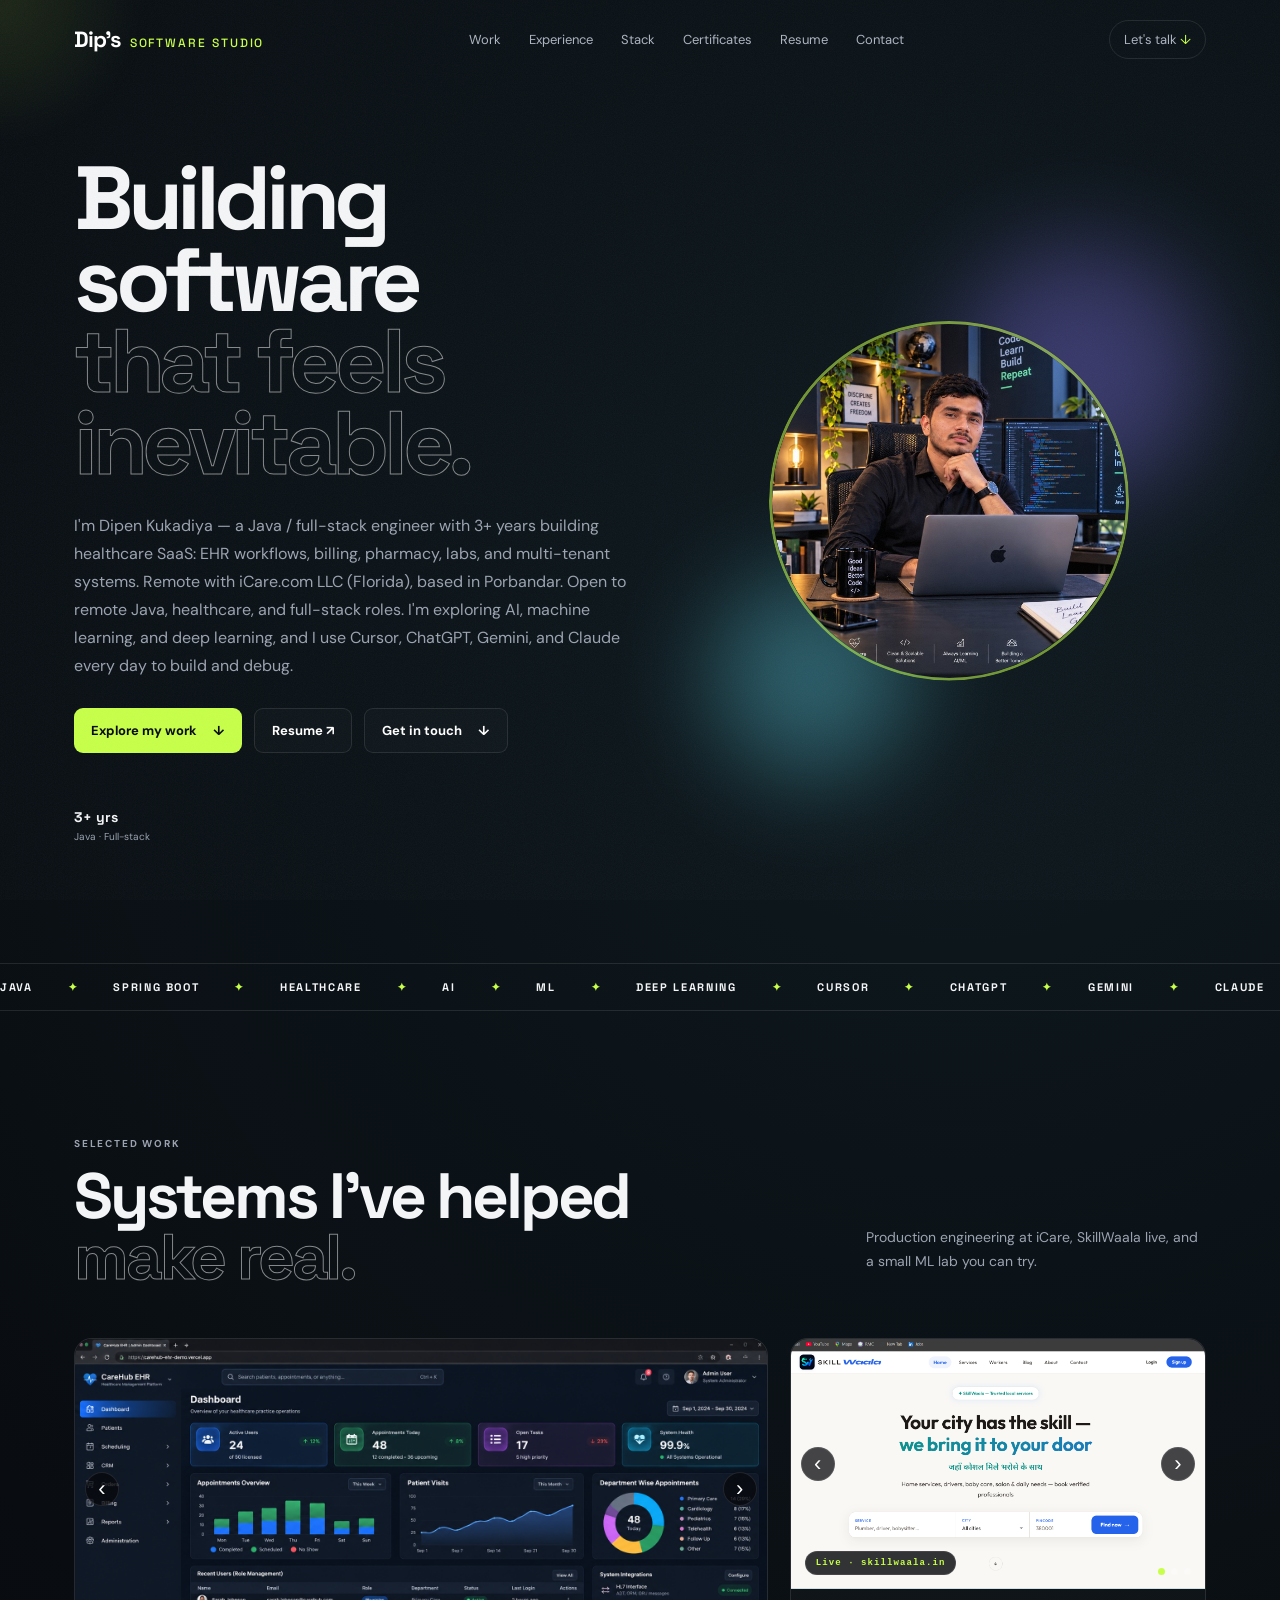
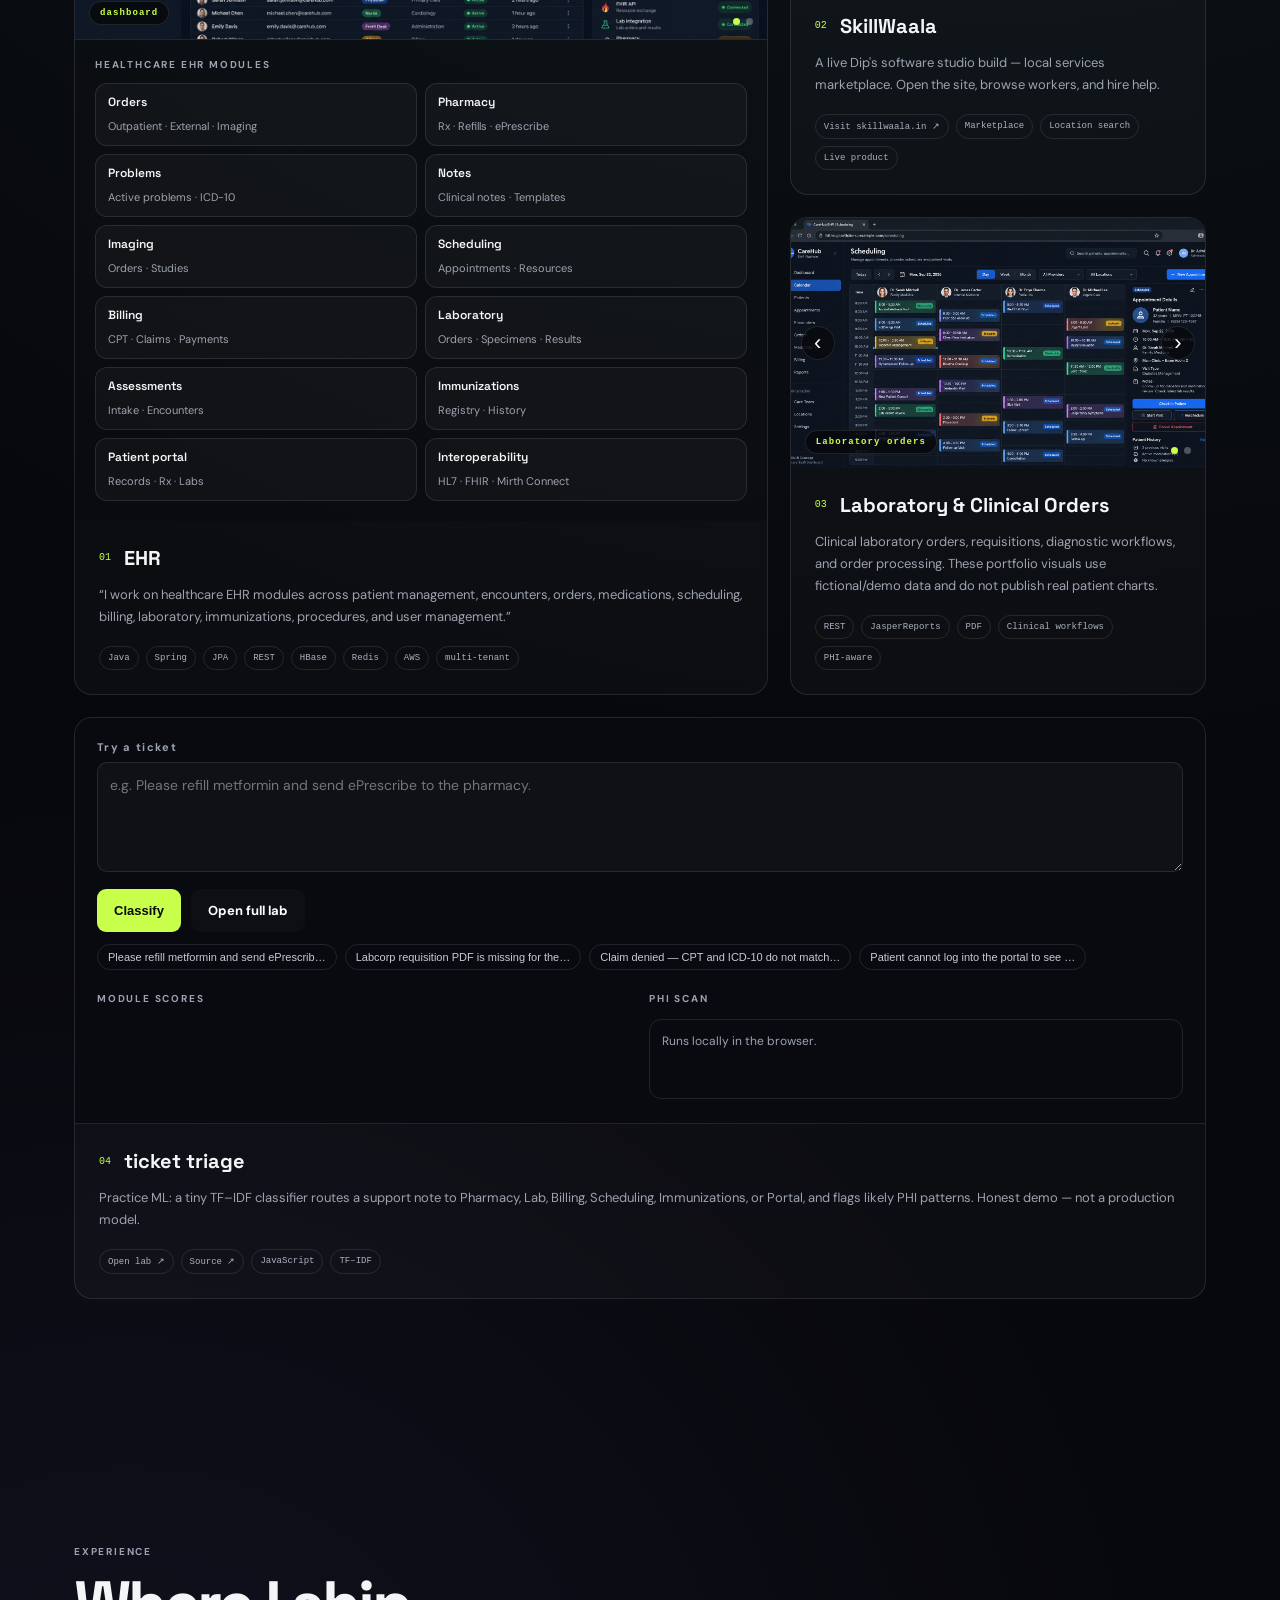
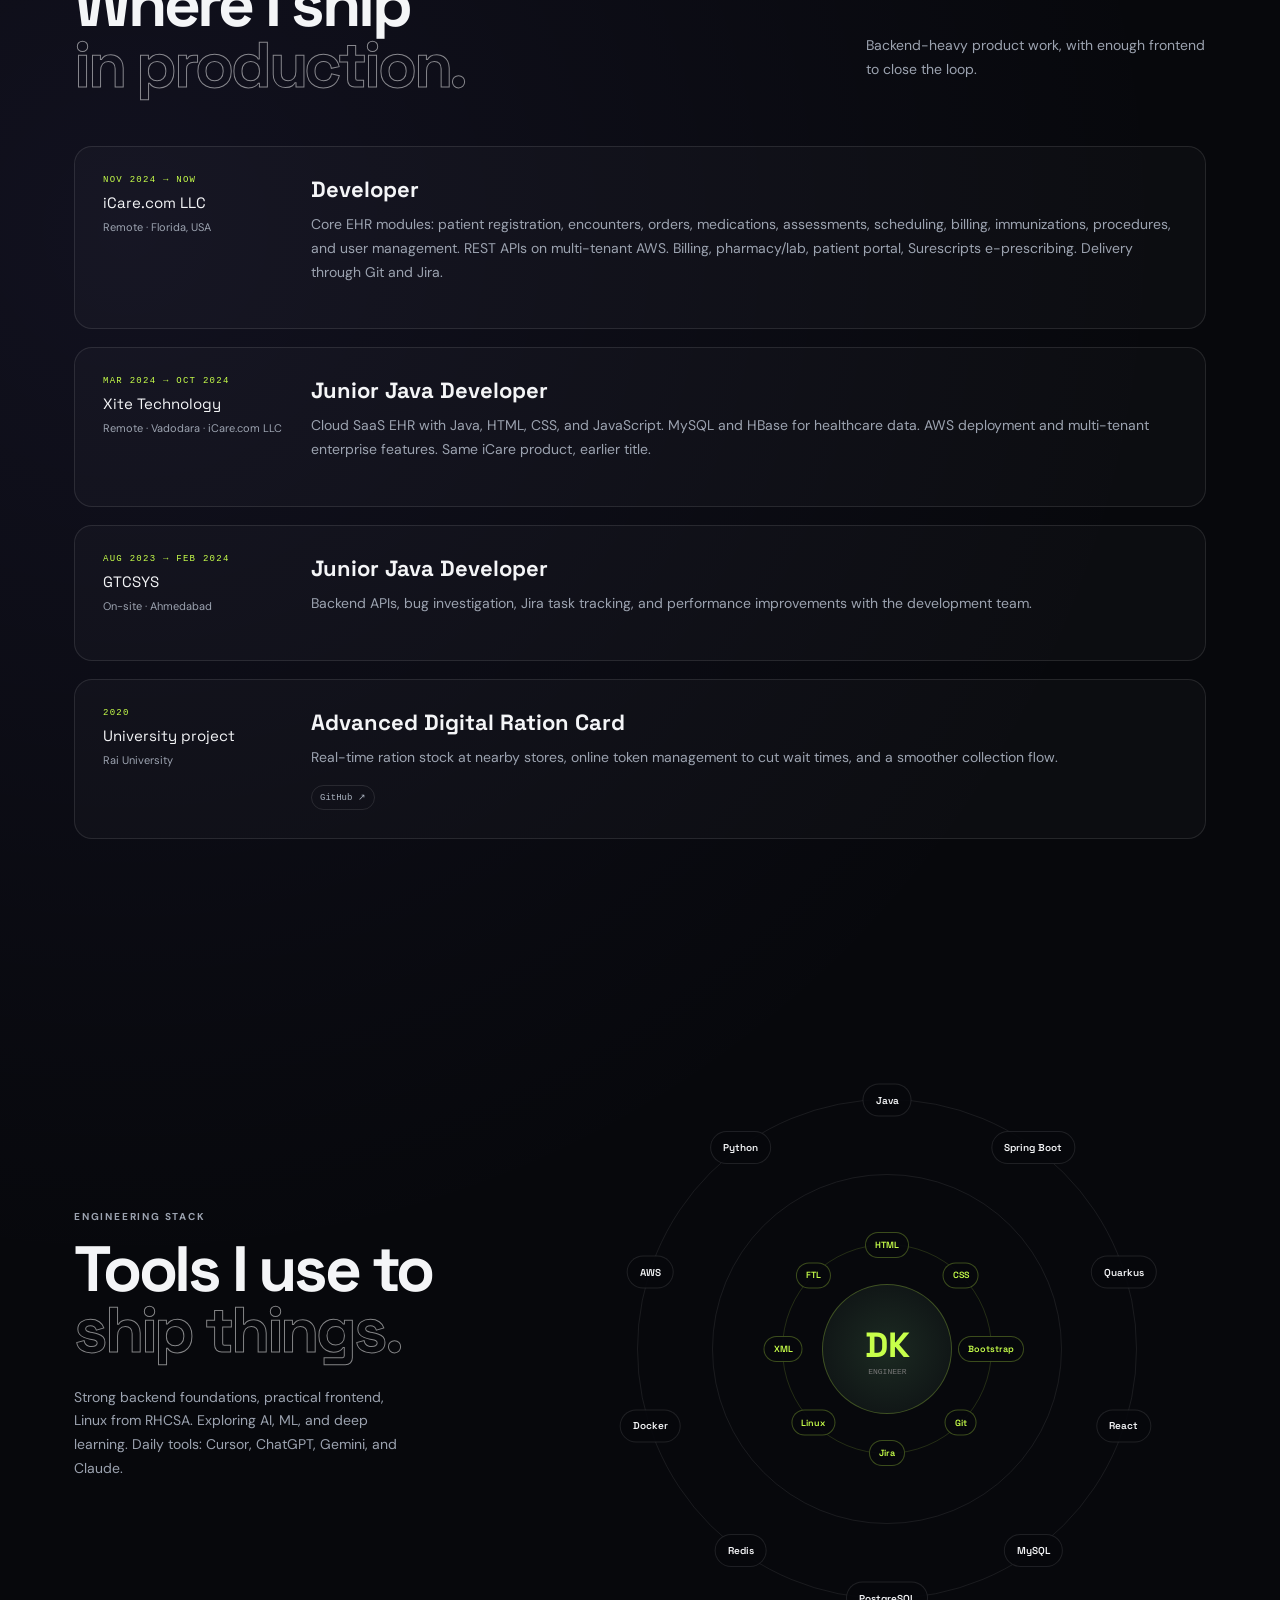
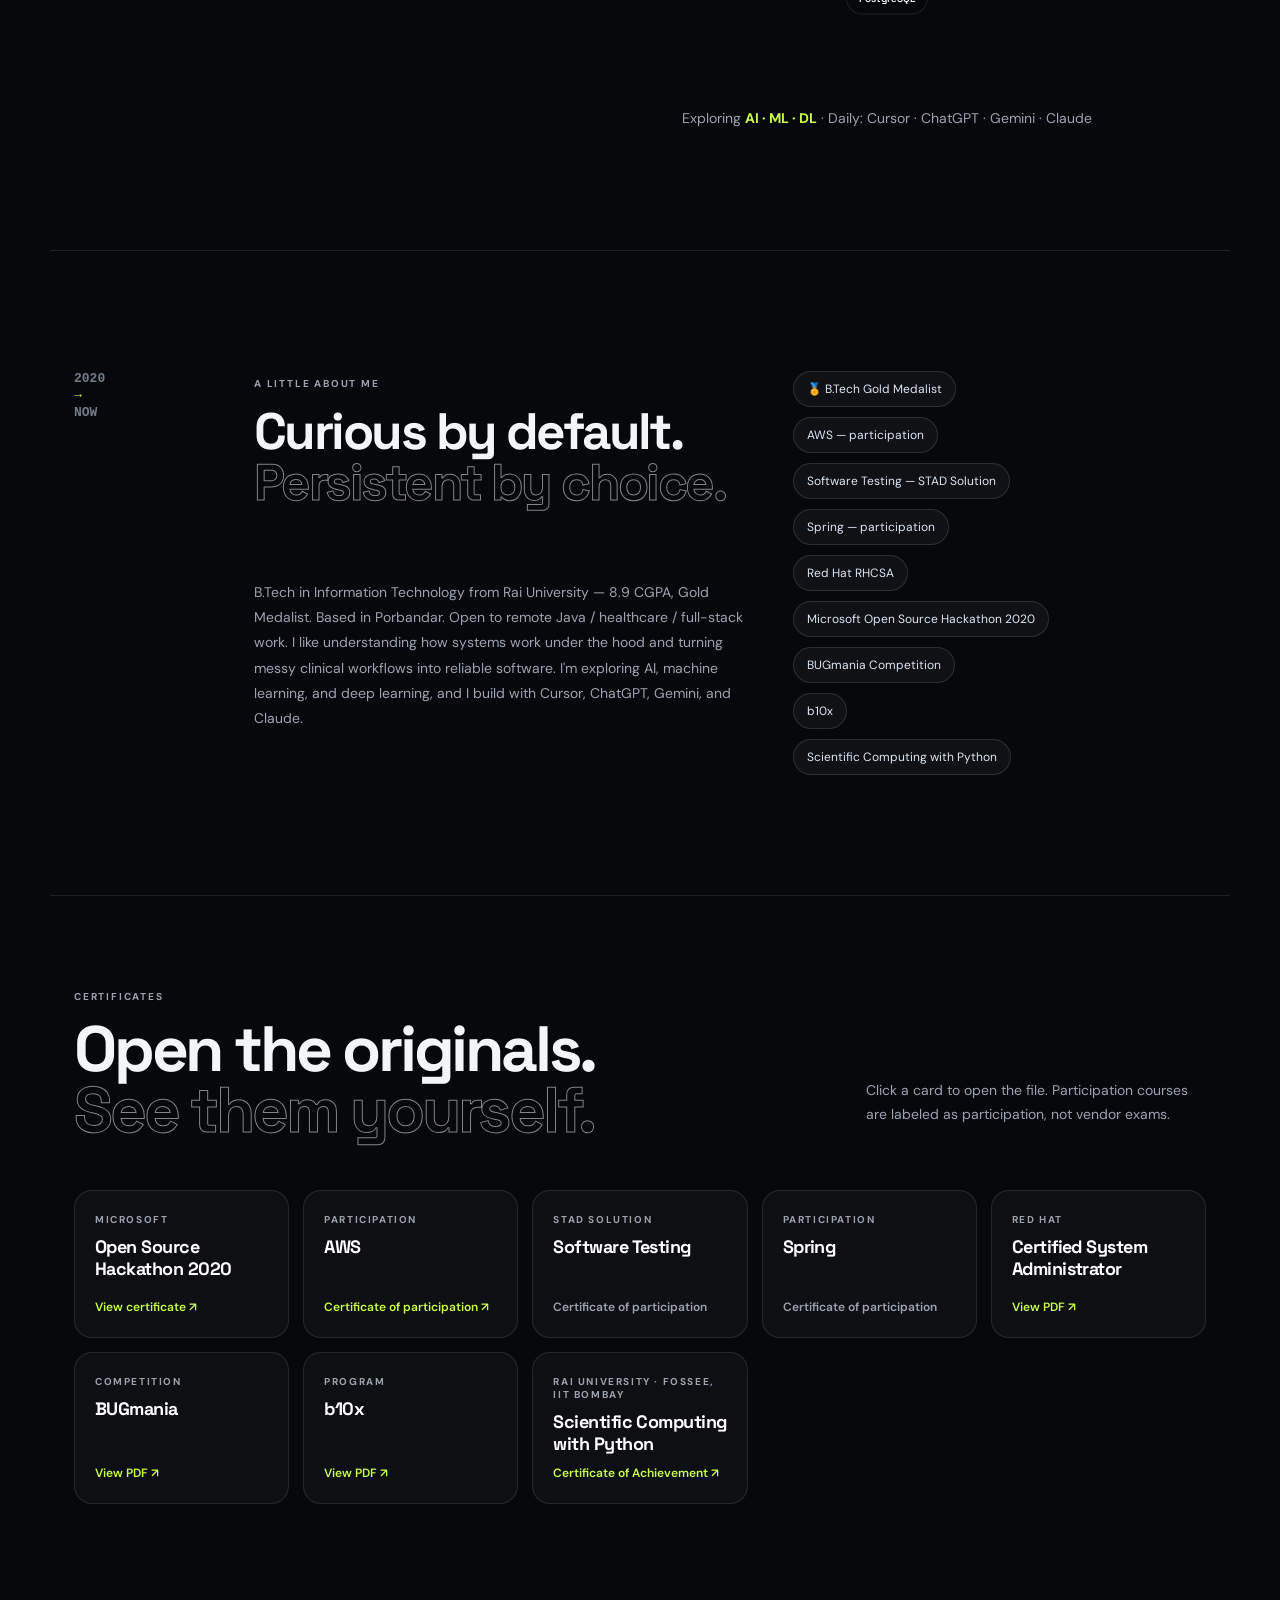
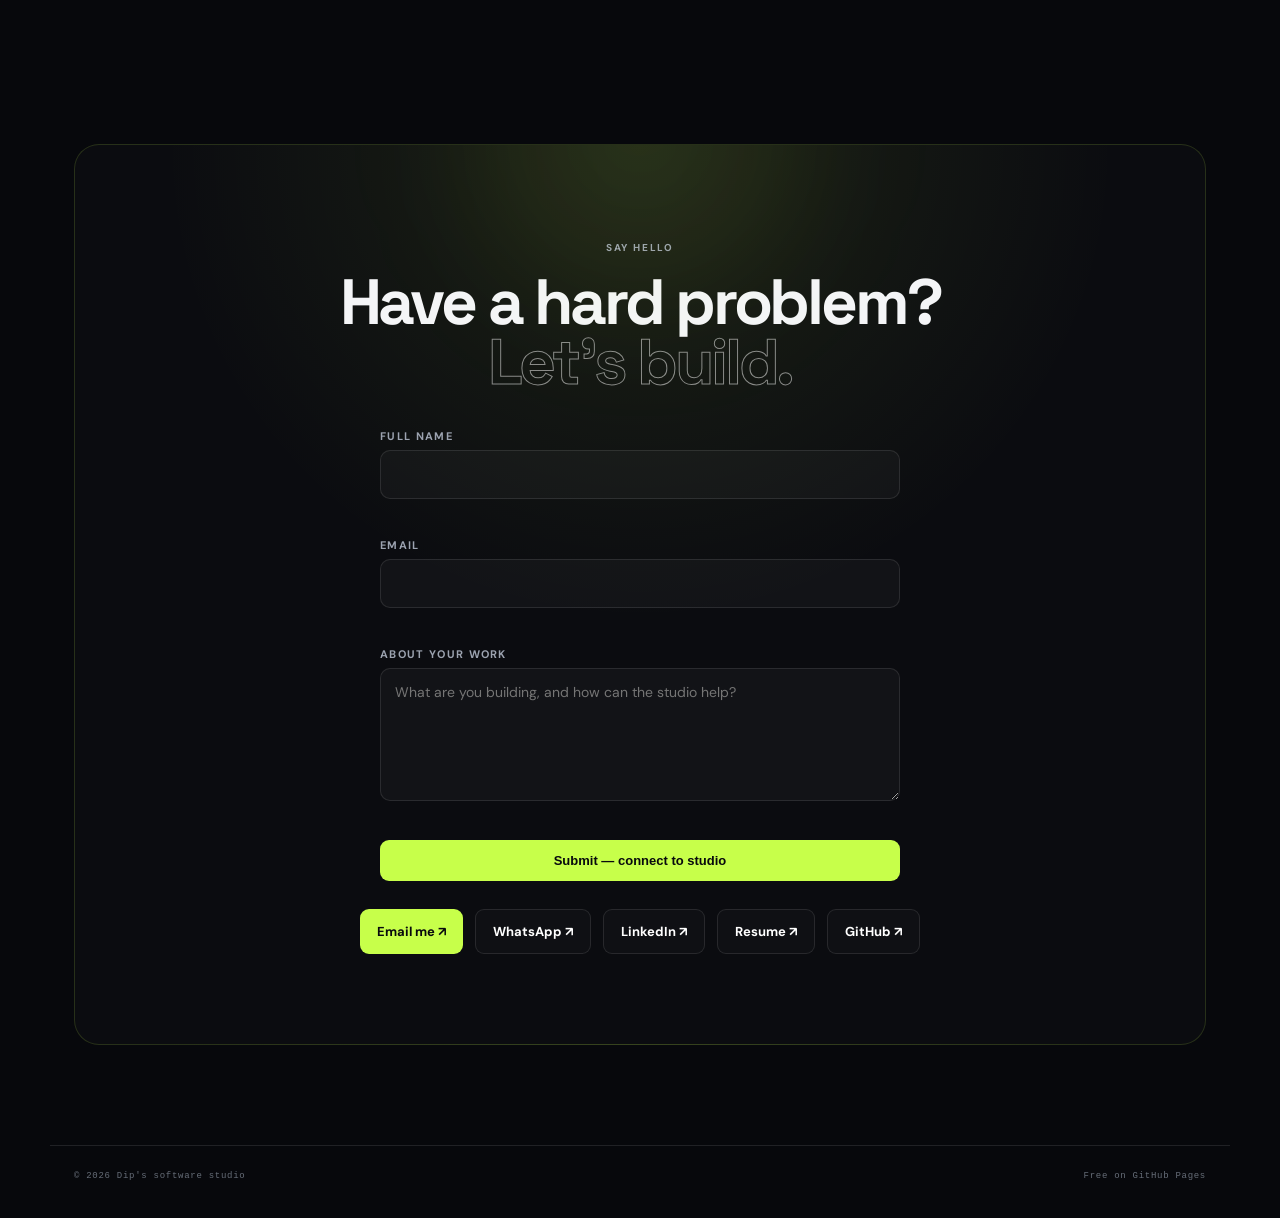
==== commit 46435de5: "Update index.html" ====
--- a/index.html
+++ b/index.html
@@ -83,7 +83,7 @@
             <div class="slide-dots" role="tablist"></div>
           </div>
           <div class="module-map">
-            <span class="kicker">EHR MODULES I SHIP</span>
+            <span class="kicker">HEALTHCARE EHR MODULES</span>
             <div class="module-grid">
               <div><b>Orders</b><small>Outpatient · External · Imaging</small></div>
               <div><b>Pharmacy</b><small>Rx · Refills · ePrescribe</small></div>
@@ -96,17 +96,12 @@
               <div><b>Assessments</b><small>Intake · Encounters</small></div>
               <div><b>Immunizations</b><small>Registry · History</small></div>
               <div><b>Patient portal</b><small>Records · Rx · Labs</small></div>
-              <div><b>FHIR</b><small>solr, mirth</small></div>
+              <div><b>Interoperability</b><small>HL7 · FHIR · Mirth Connect</small></div>
             </div>
           </div>
           <div class="project-info">
             <div><span class="project-number">01</span><h3>EHR</h3></div>
-            <p>“I build and maintain healthcare EHR modules across patient management, encounters, orders, medications, scheduling, billing, laboratory, immunizations, procedures, and user management.”</p>
-            <div class="impact-row">
-              <div><strong>Module</strong><span>Reports</span></div>
-              <div><strong>Clinics</strong><span>Healthcare</span></div>
-              <div><strong>FHIR</strong><span>Mirth, solr</span></div>
-            </div>
+            <p>“I work on healthcare EHR modules across patient management, encounters, orders, medications, scheduling, billing, laboratory, immunizations, procedures, and user management.”</p>
             <div class="tags"><span>Java</span><span>Spring</span><span>JPA</span><span>REST</span><span>HBase</span><span>Redis</span><span>AWS</span><span>multi-tenant</span></div>
           </div>
         </article>
@@ -330,7 +325,7 @@
           <input type="hidden" name="_subject" value="New inquiry — Dip's software studio">
           <input type="hidden" name="_template" value="table">
           <input type="hidden" name="_captcha" value="false">
-          <input type="hidden" name="_next" value="https://dipenkukadiya.github.io/dipenkukadiya.io/thanks.html">
+          <input type="hidden" name="_next" value="https://dipenkukadiya.github.io/studio.io/thanks.html">
           <input type="hidden" name="_autoresponse" value="Thanks for writing to Dip's software studio. We'll review what you're building and connect with you soon.">
           <input type="text" name="_honey" class="honeypot" tabindex="-1" autocomplete="off">
           <div class="field">
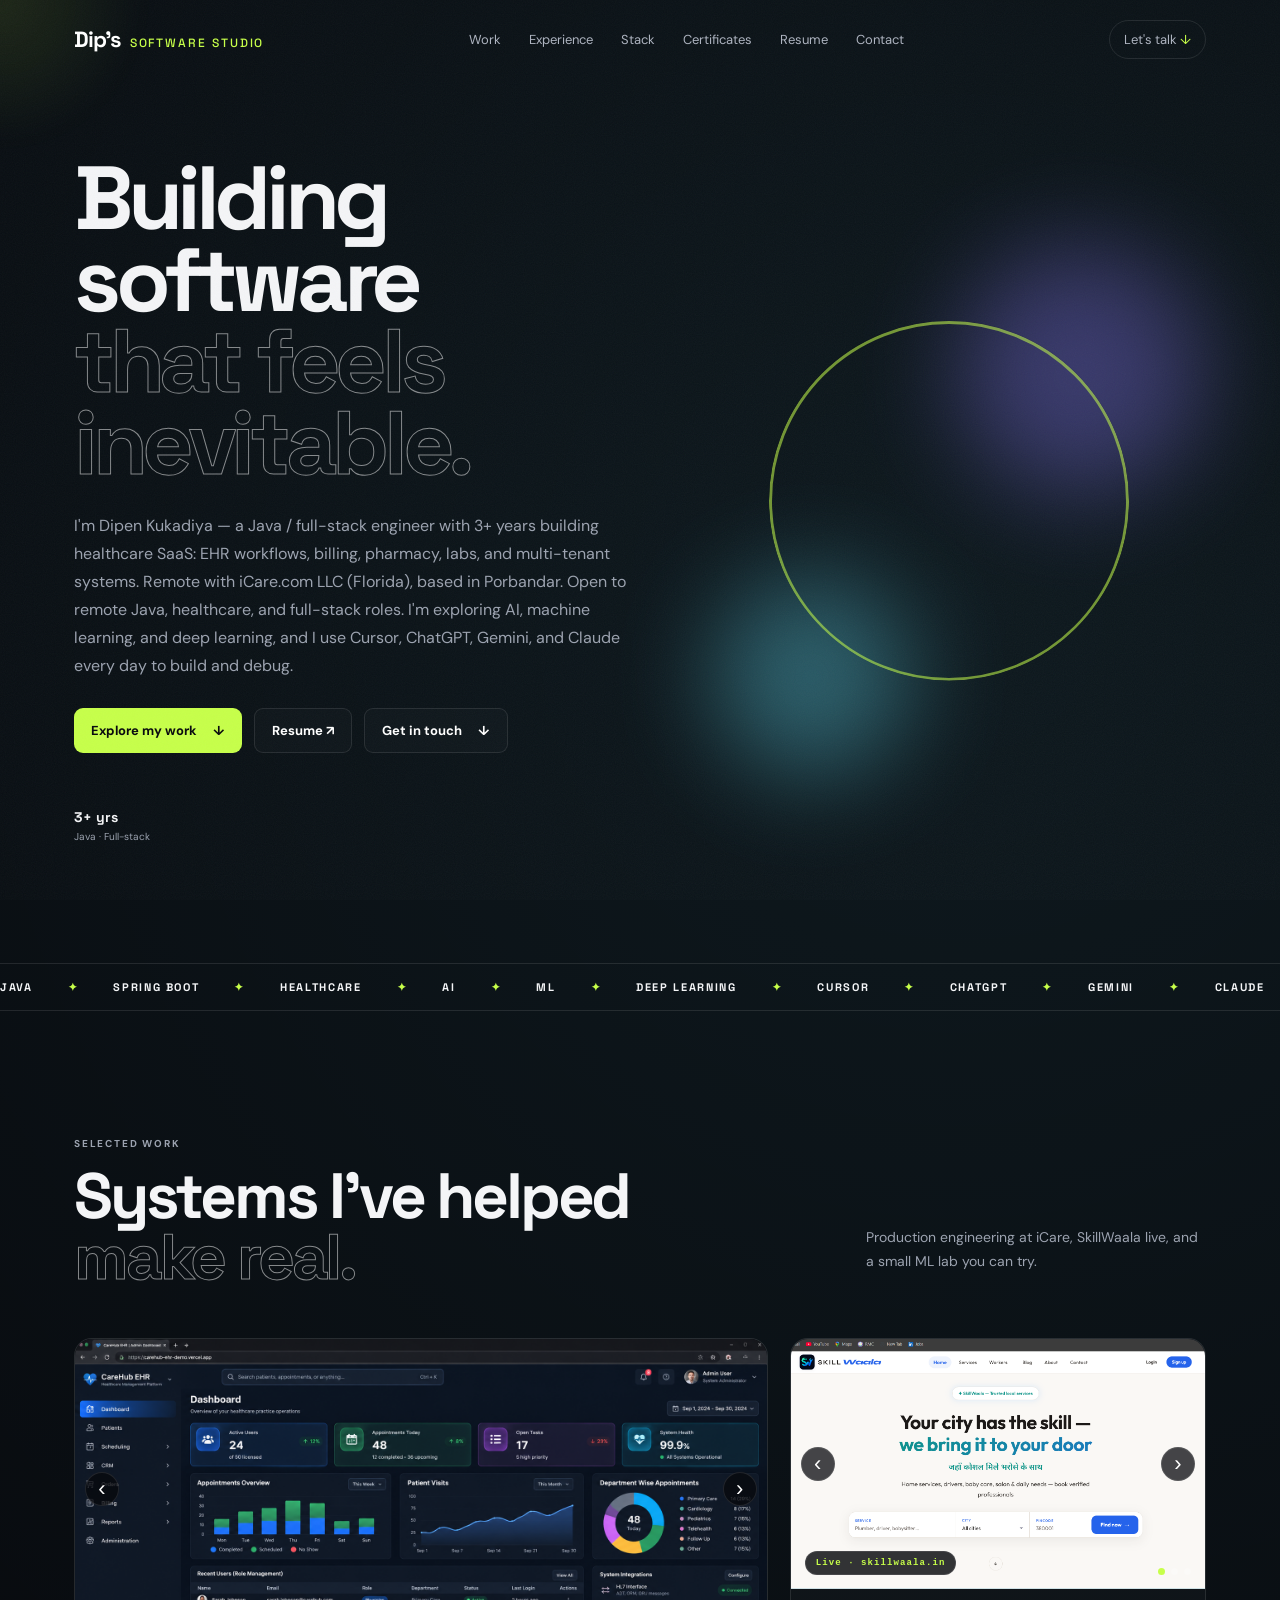
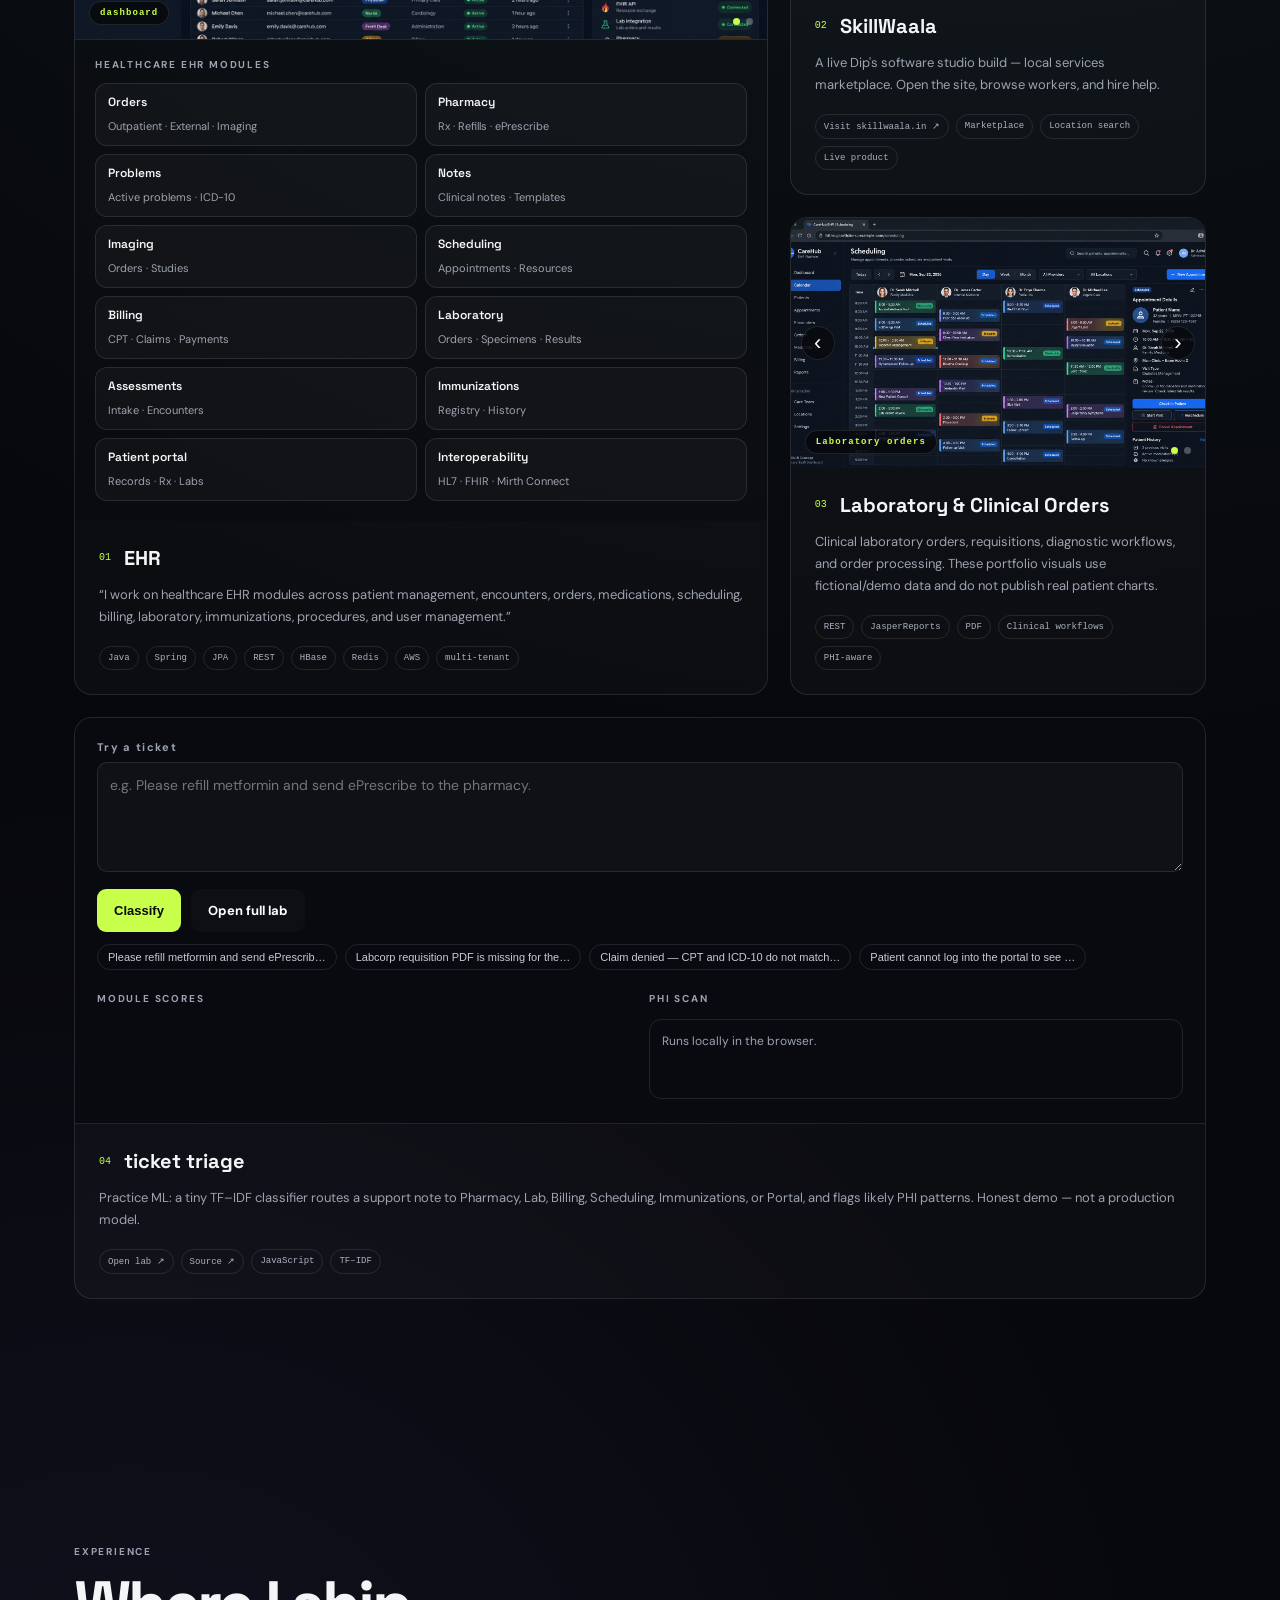
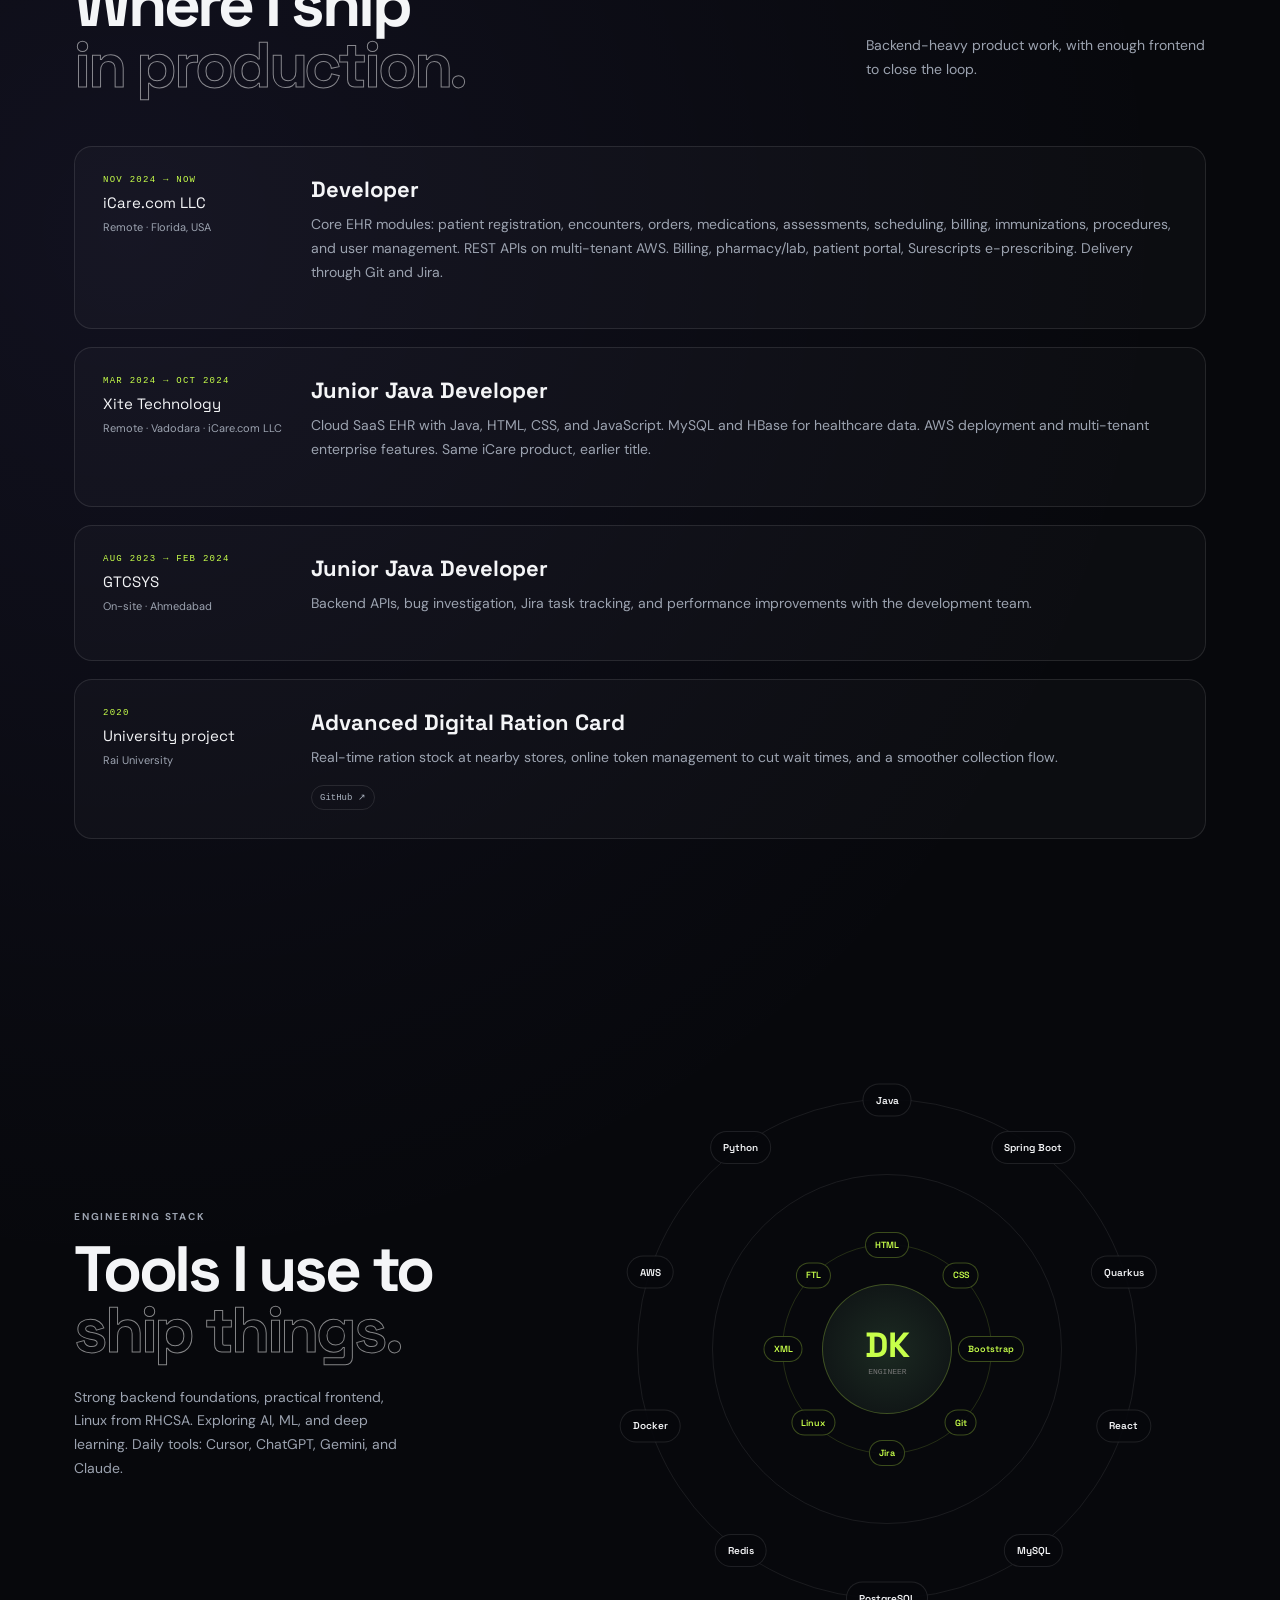
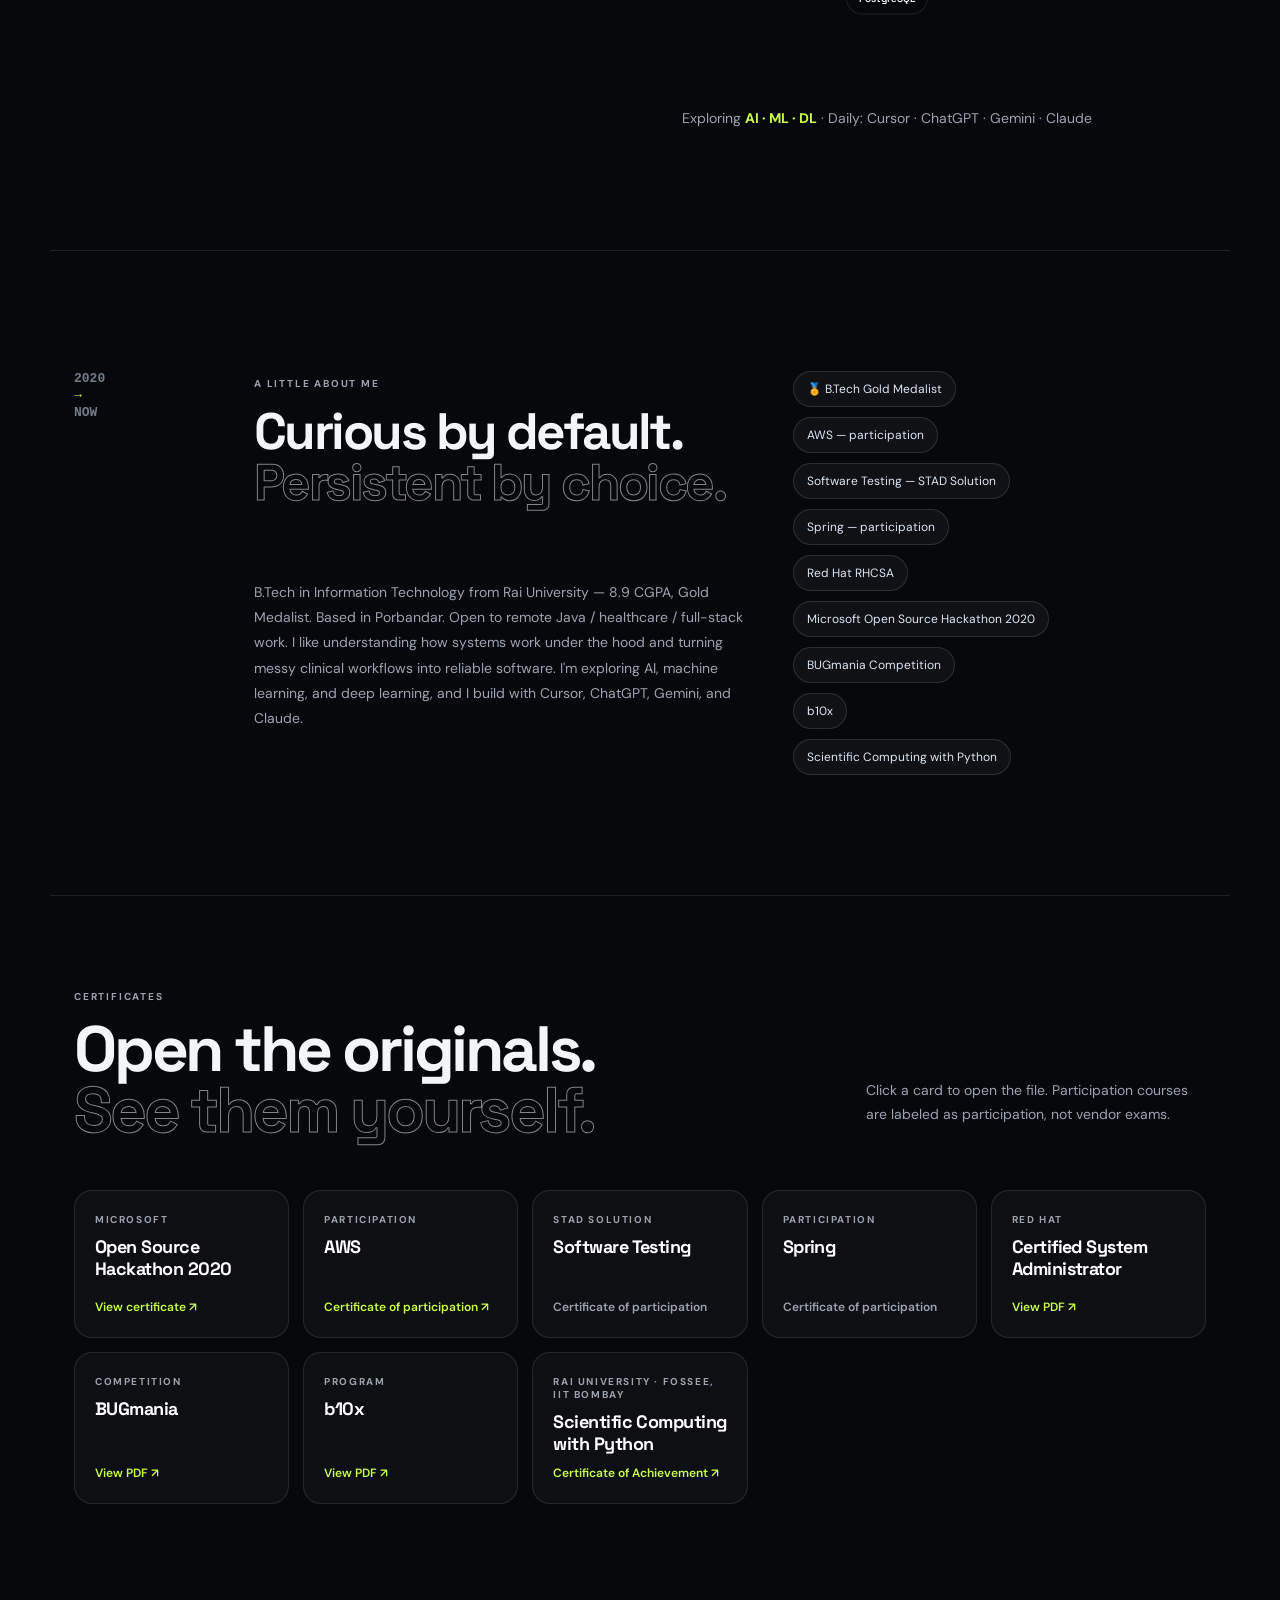
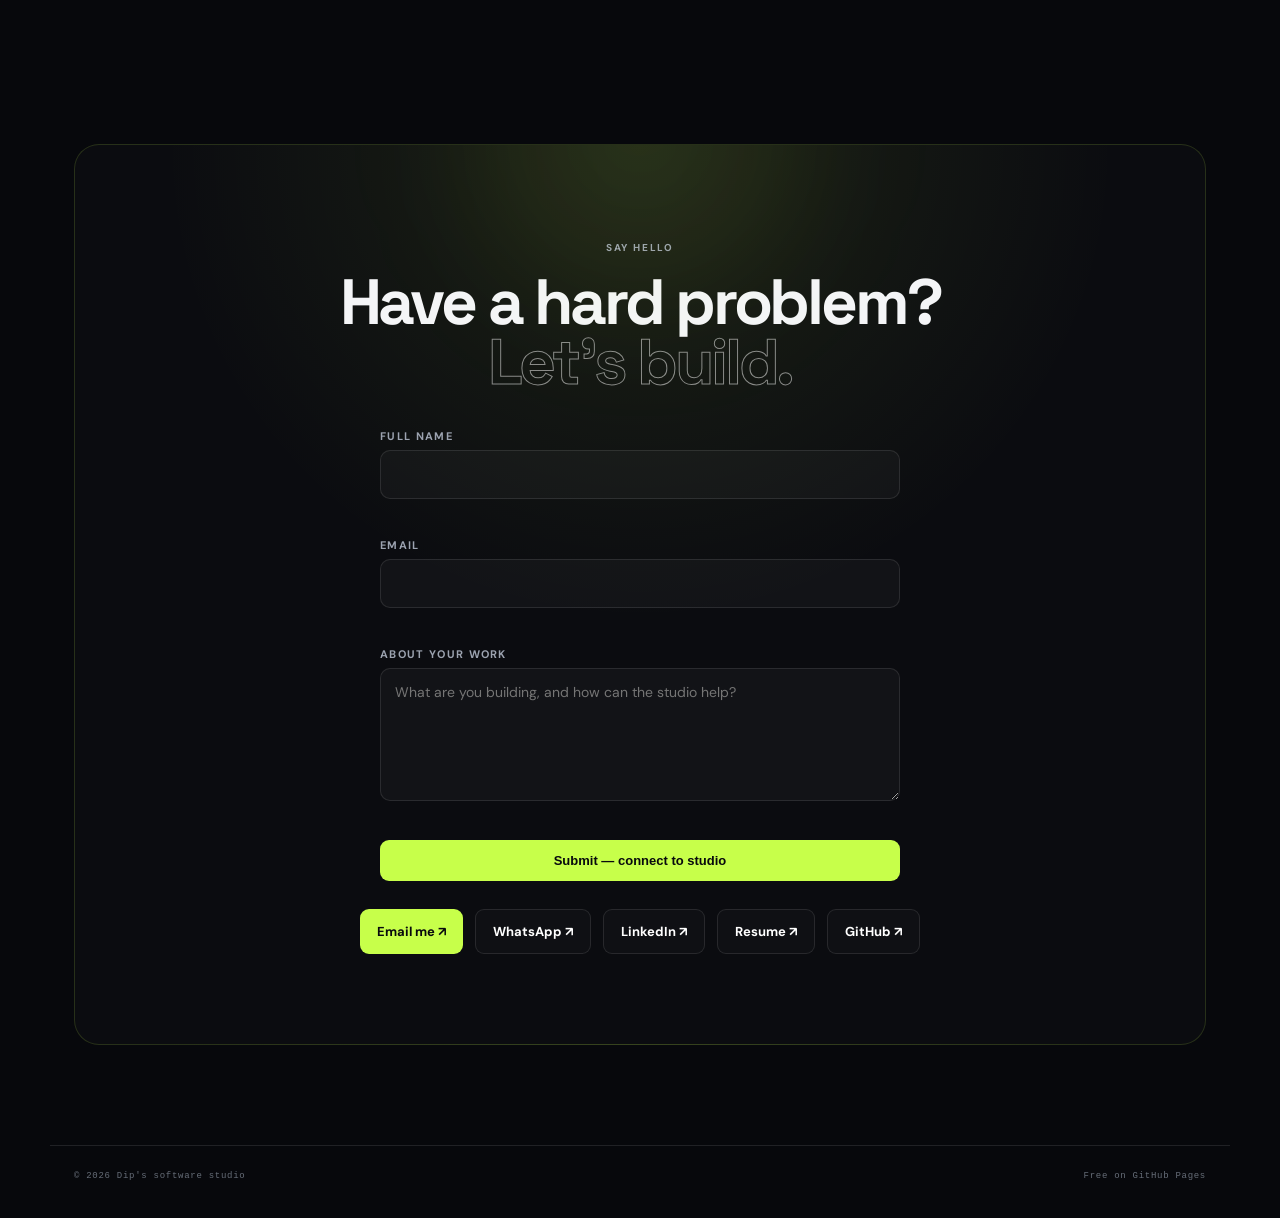
==== commit 074281e6: "Replace hero photo with Dip's SS mark" ====
--- a/index.html
+++ b/index.html
@@ -59,9 +59,9 @@
       </div>
       <div class="hero-visual reveal">
         <div class="orb orb-a"></div><div class="orb orb-b"></div>
-        <figure class="hero-portrait">
-          <img src="assets/dipen-hero.jpg?v=circle2" alt="Dipen Kukadiya, Java and full-stack engineer" width="400" height="400" />
-        </figure>
+        <div class="hero-portrait hero-studio-mark" aria-label="Dip's SS">
+          <span>Dip's SS</span>
+        </div>
       </div>
     </section>
     <section class="ticker" aria-hidden="true"><div class="ticker-track"><span>JAVA</span><b>✦</b><span>SPRING BOOT</span><b>✦</b><span>HEALTHCARE</span><b>✦</b><span>AI</span><b>✦</b><span>ML</span><b>✦</b><span>DEEP LEARNING</span><b>✦</b><span>CURSOR</span><b>✦</b><span>CHATGPT</span><b>✦</b><span>GEMINI</span><b>✦</b><span>CLAUDE</span><b>✦</b><span>JAVA</span><b>✦</b><span>SPRING BOOT</span><b>✦</b><span>HEALTHCARE</span><b>✦</b><span>AI</span><b>✦</b><span>ML</span><b>✦</b><span>DEEP LEARNING</span><b>✦</b><span>CURSOR</span><b>✦</b><span>CHATGPT</span><b>✦</b><span>GEMINI</span><b>✦</b><span>CLAUDE</span></div></section>
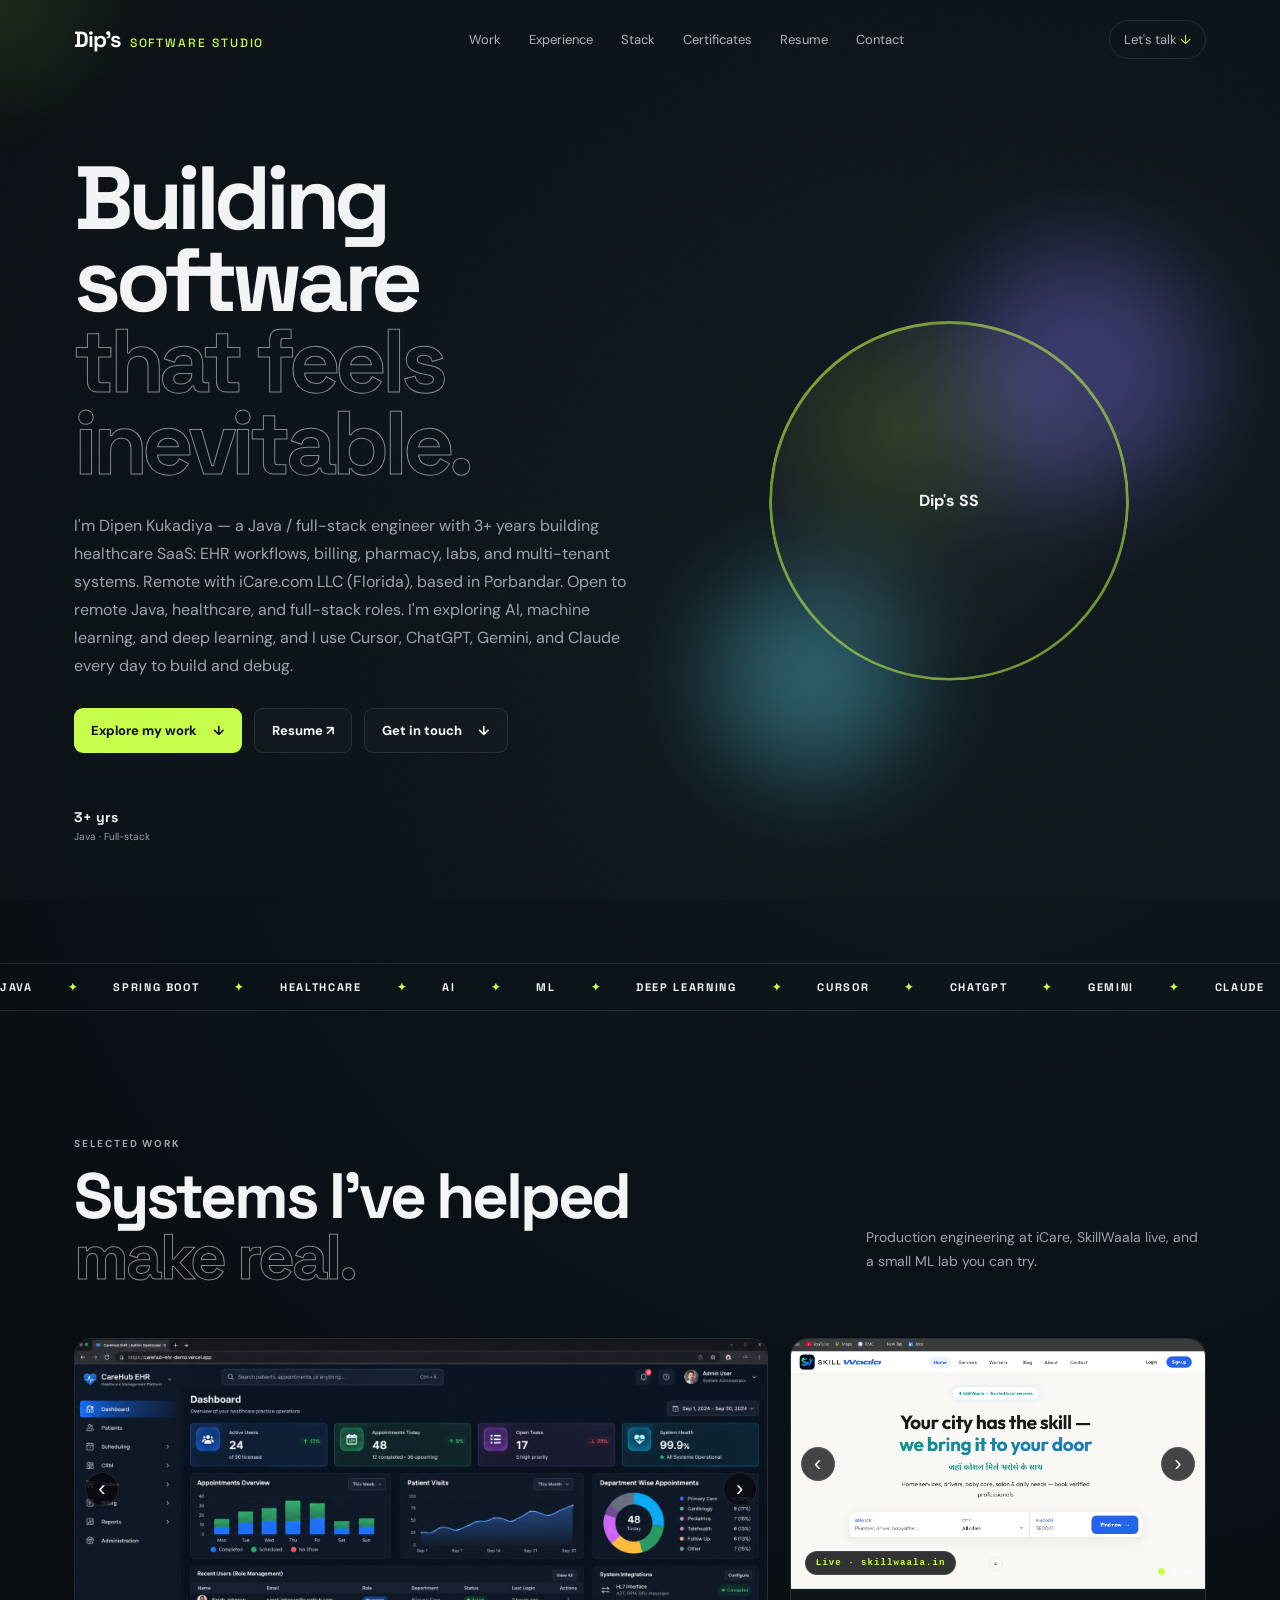
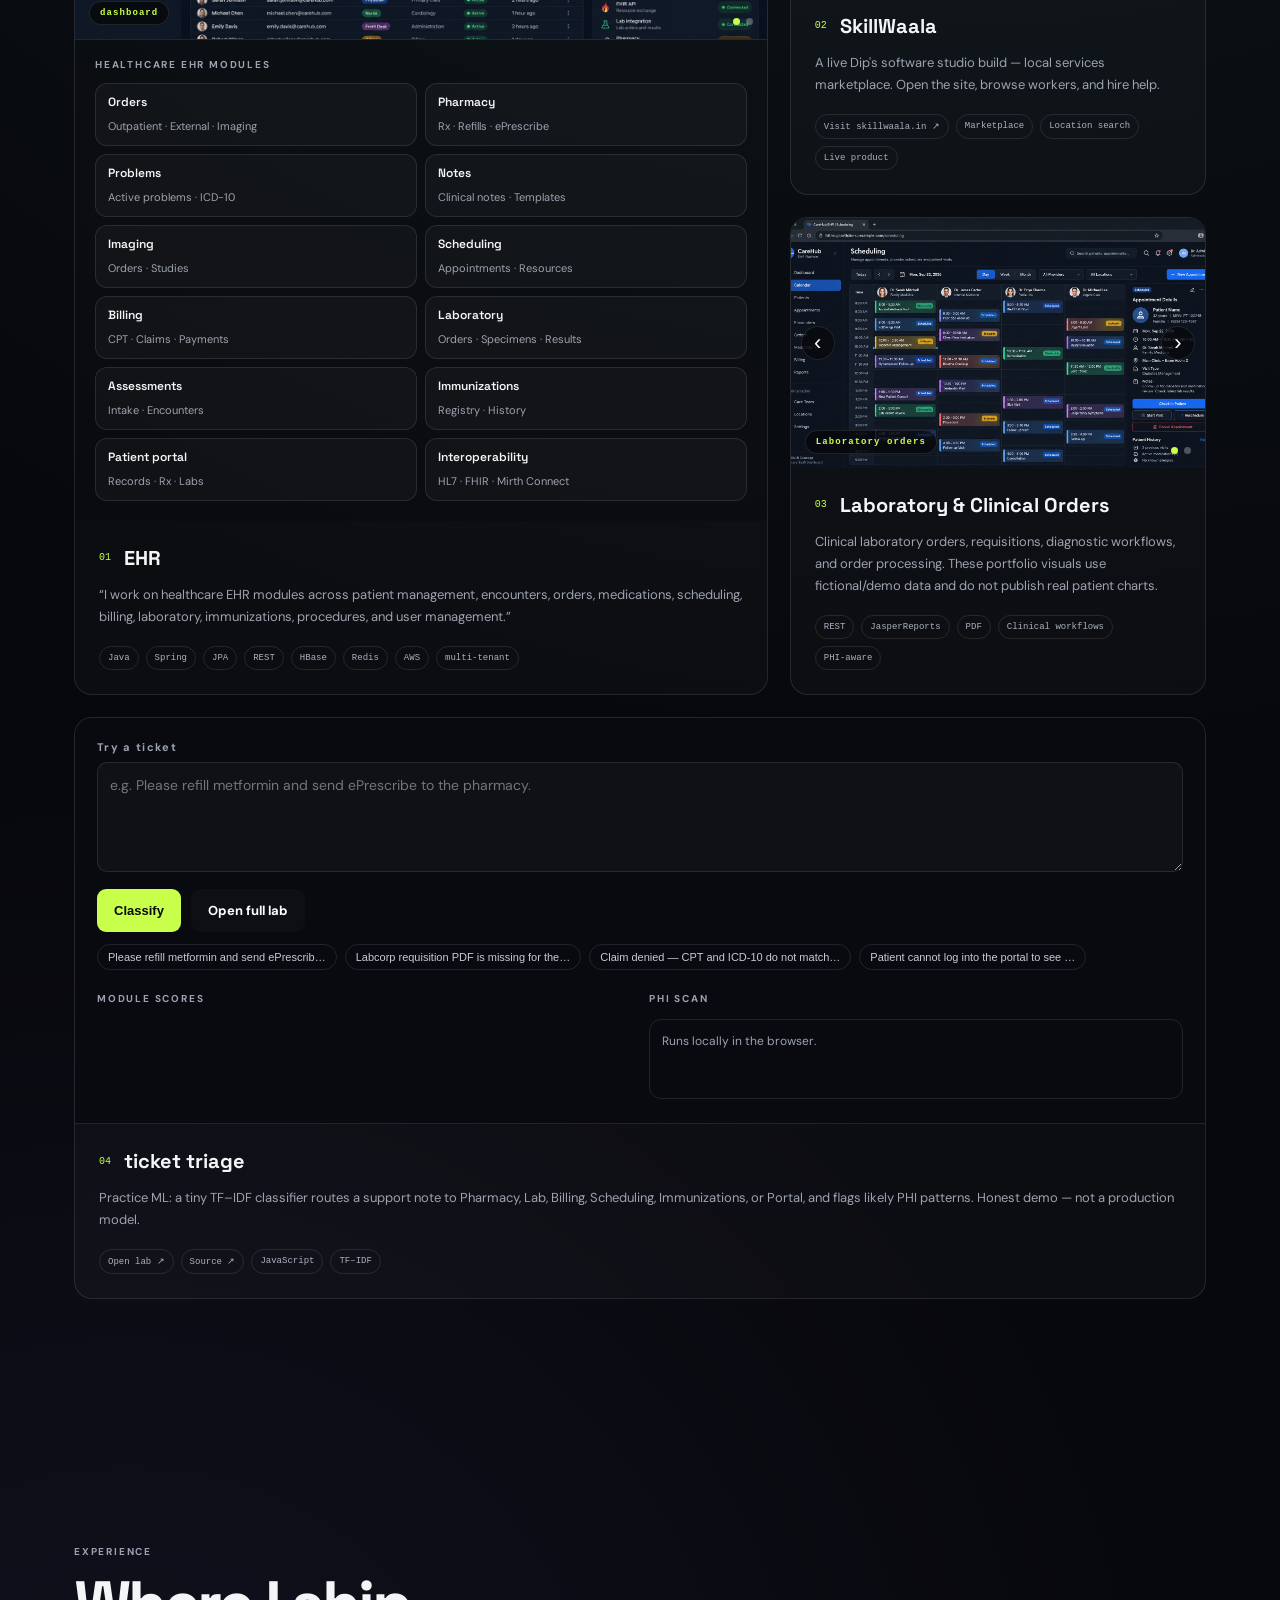
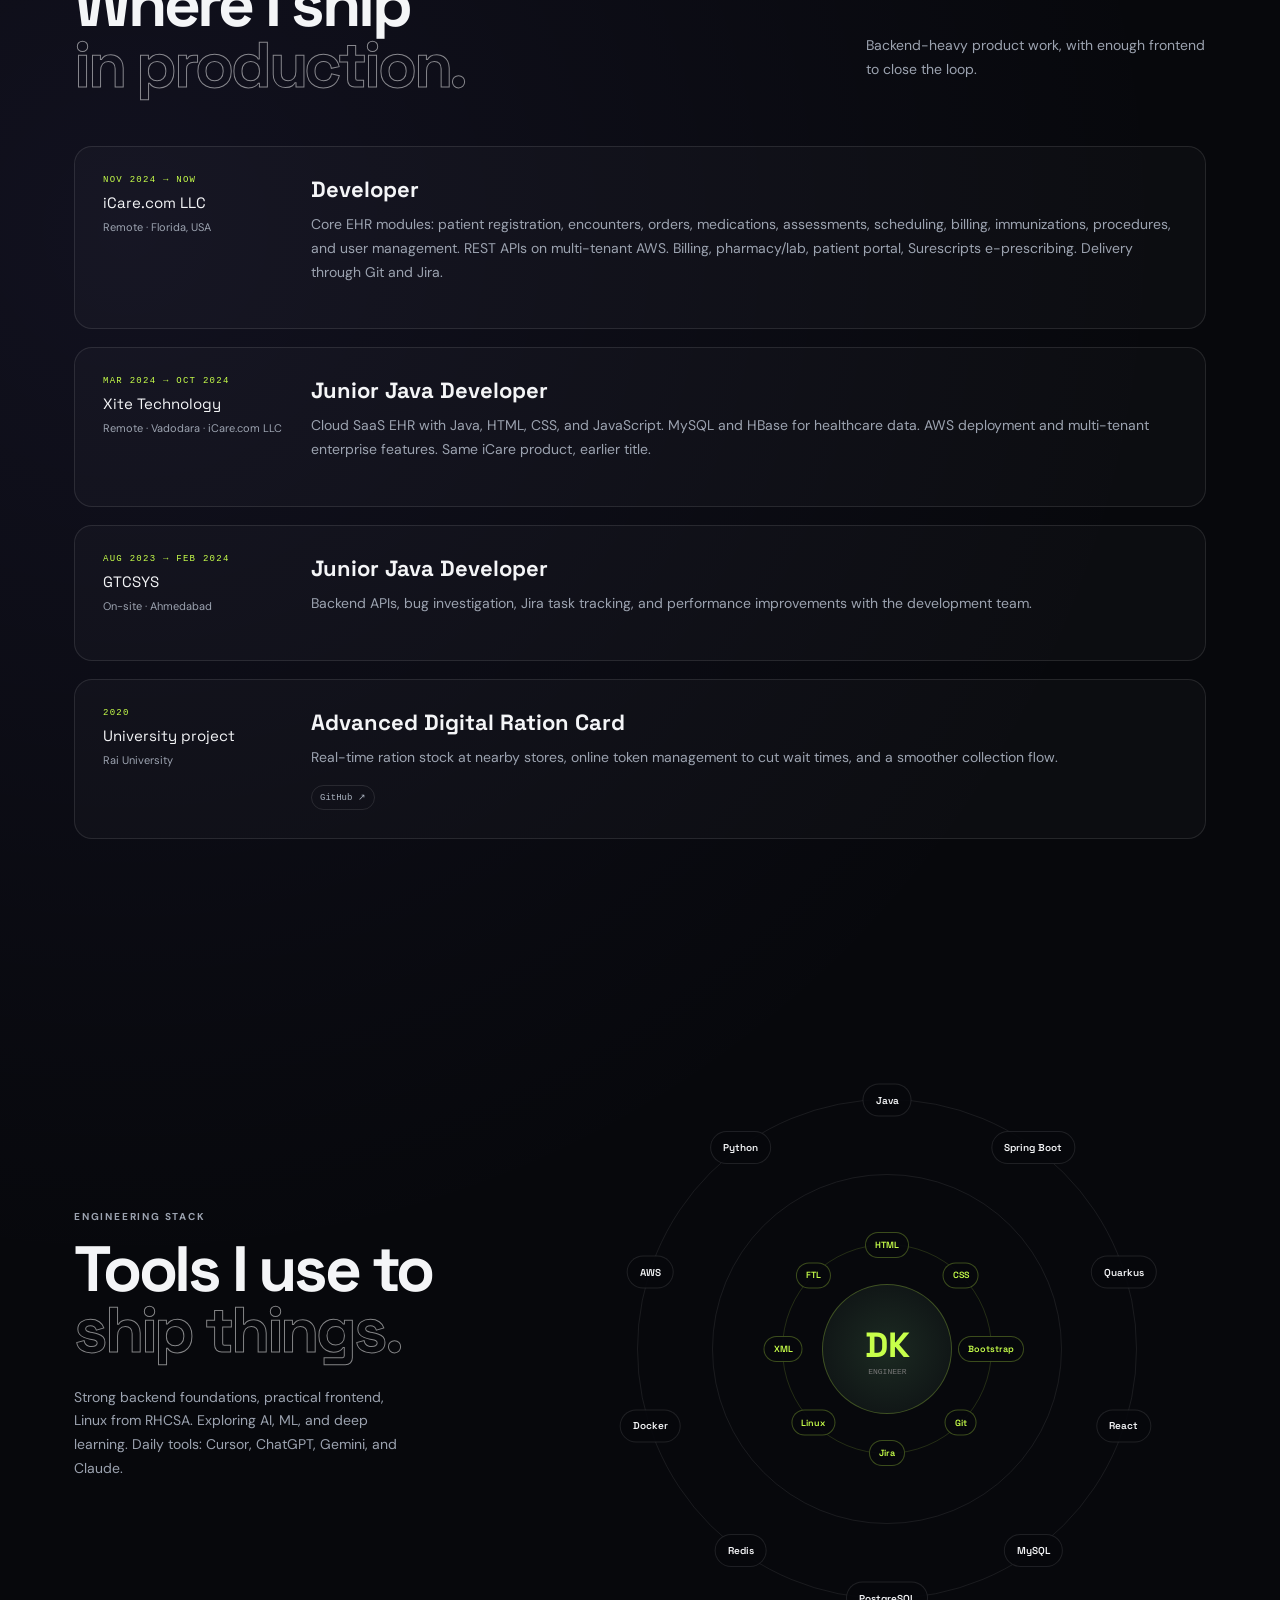
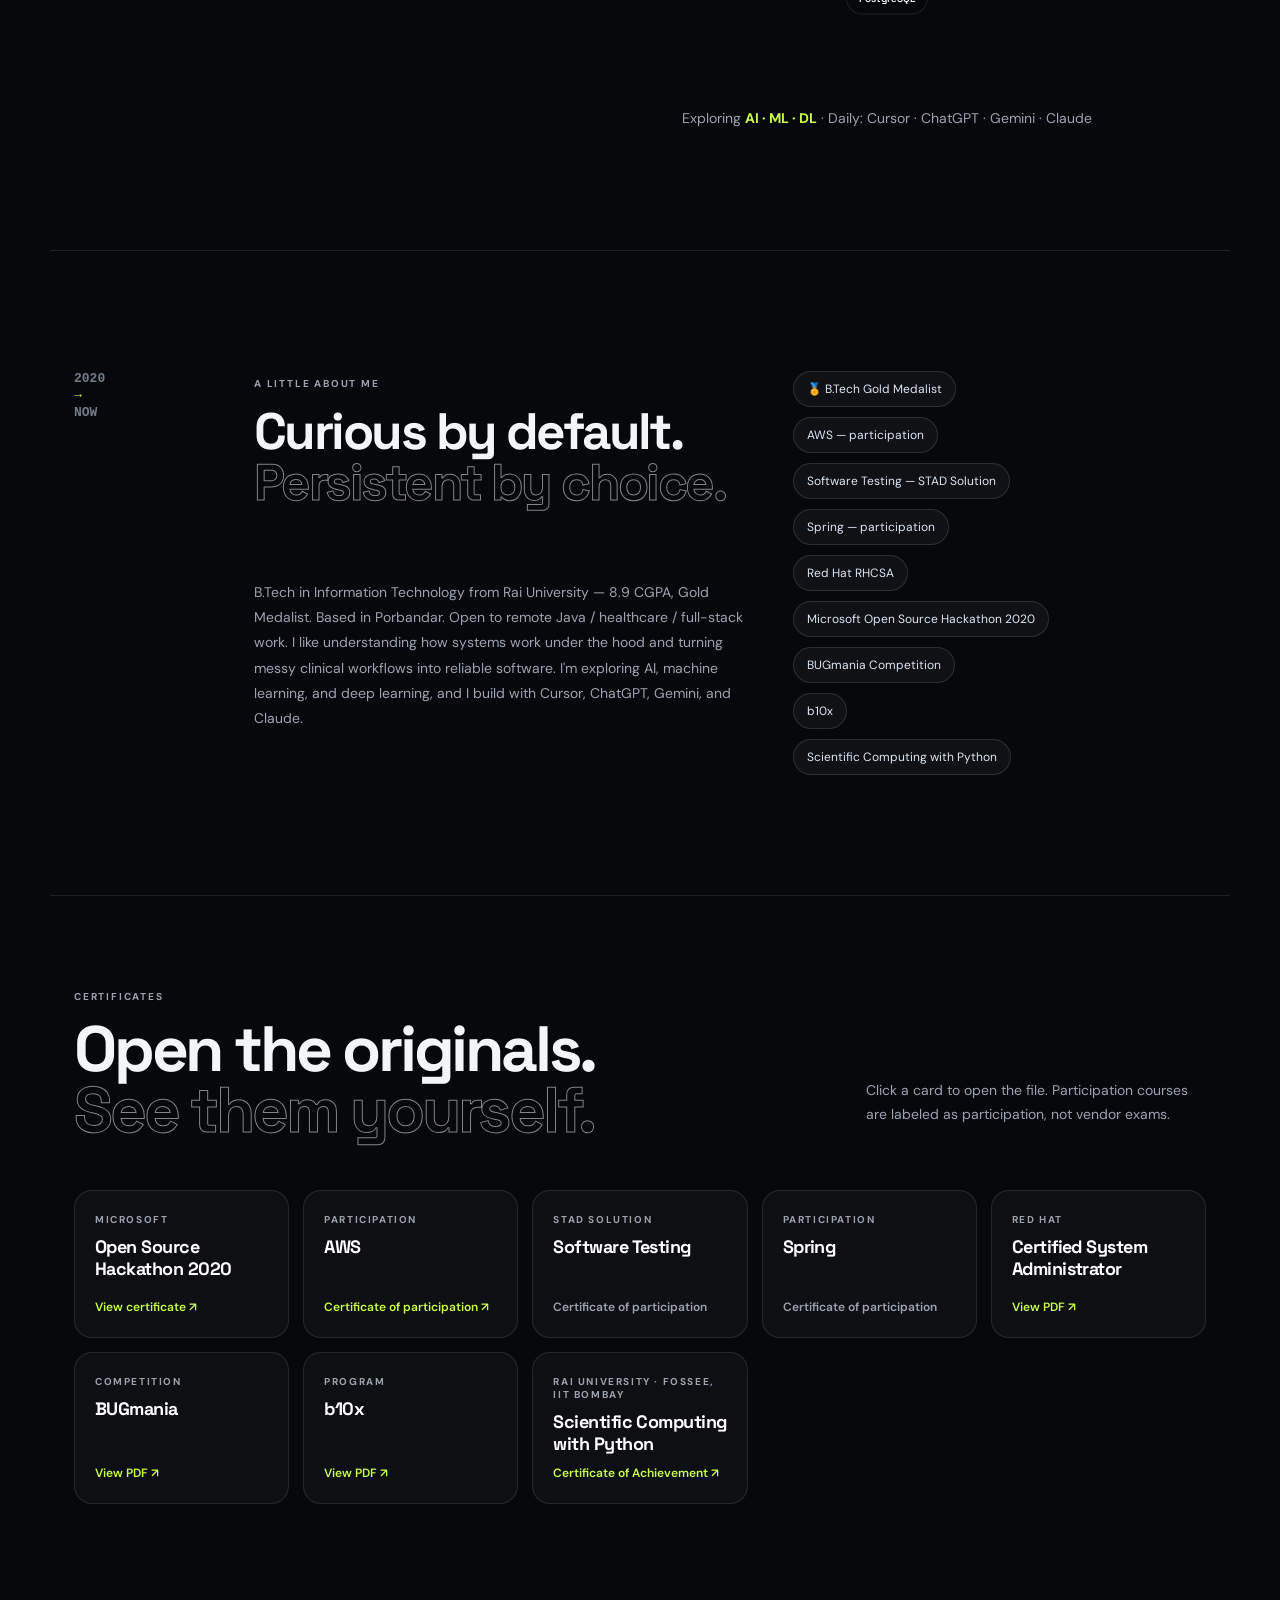
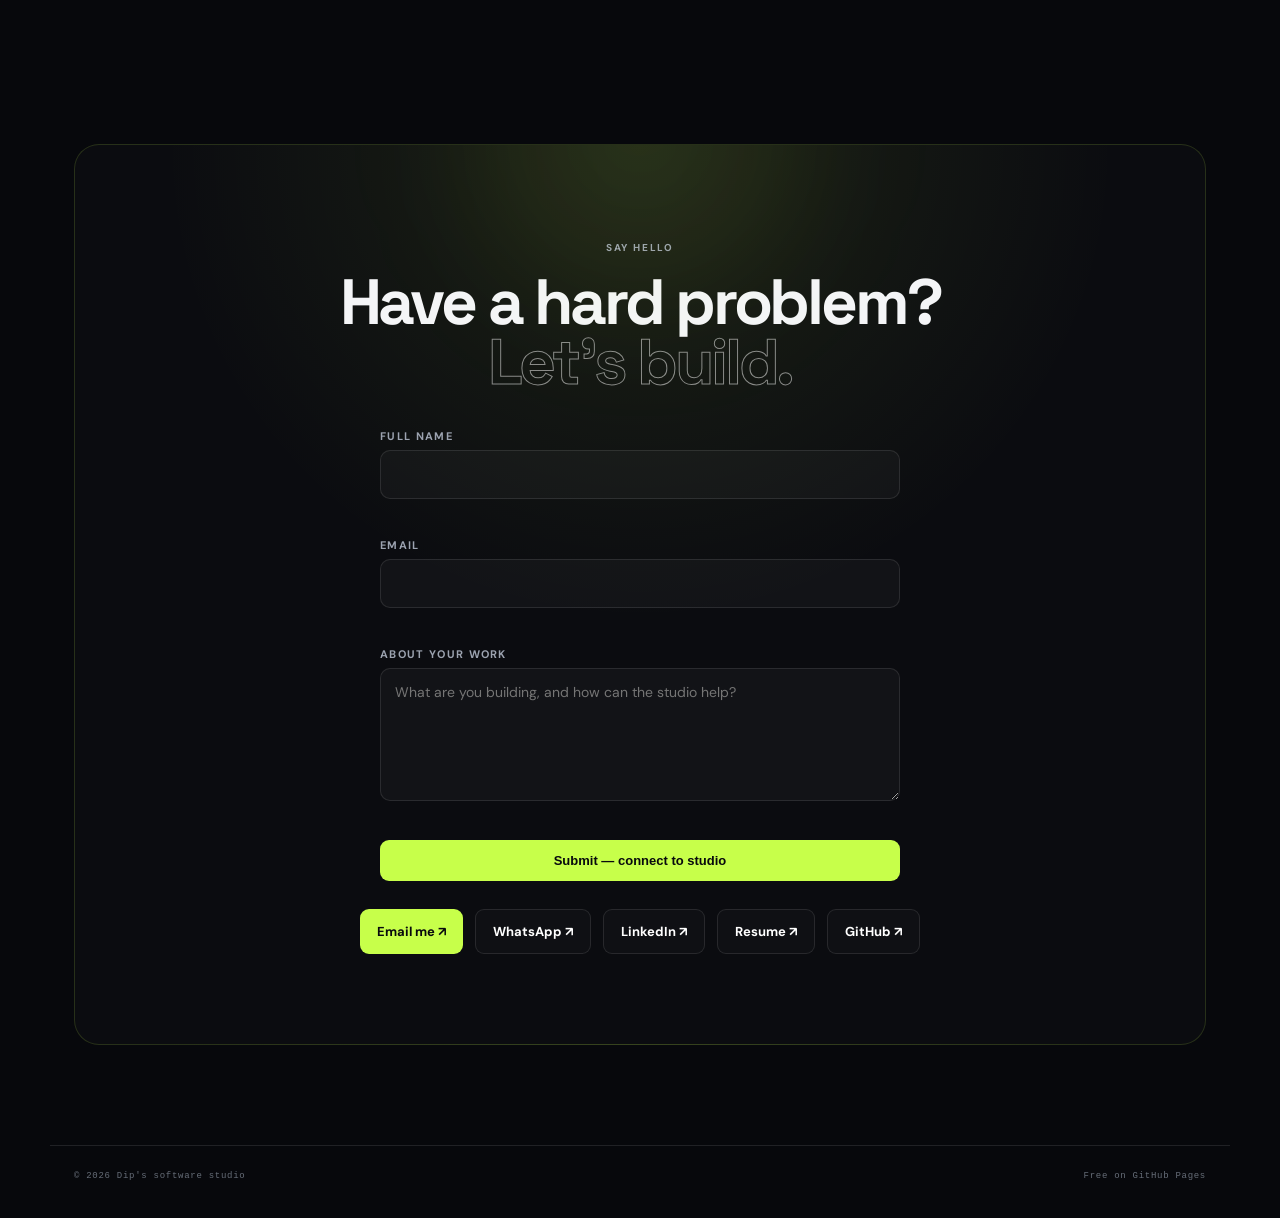
==== commit c422c207: "Fix visible Dip's SS hero mark" ====
--- a/index.html
+++ b/index.html
@@ -60,7 +60,7 @@
       <div class="hero-visual reveal">
         <div class="orb orb-a"></div><div class="orb orb-b"></div>
         <div class="hero-portrait hero-studio-mark" aria-label="Dip's SS">
-          <span>Dip's SS</span>
+          <strong>Dip's SS</strong>
         </div>
       </div>
     </section>
--- a/styles.css
+++ b/styles.css
@@ -1143,3 +1143,19 @@
   .contact-card { padding: 48px 16px; }
   .studio-form { margin: 28px auto 20px; }
 }
+
+
+.hero-studio-mark {
+  display: grid;
+  place-items: center;
+  background: radial-gradient(circle at 35% 30%, rgba(199, 255, 74, 0.16), rgba(255, 255, 255, 0.03) 45%, rgba(0, 0, 0, 0.35));
+  text-align: center;
+}
+.hero-studio-mark span {
+  font-family: "Space Grotesk", sans-serif;
+  font-size: clamp(42px, 7vw, 72px);
+  font-weight: 700;
+  letter-spacing: -0.06em;
+  color: var(--text);
+  text-shadow: 0 0 30px rgba(199, 255, 74, 0.16);
+}
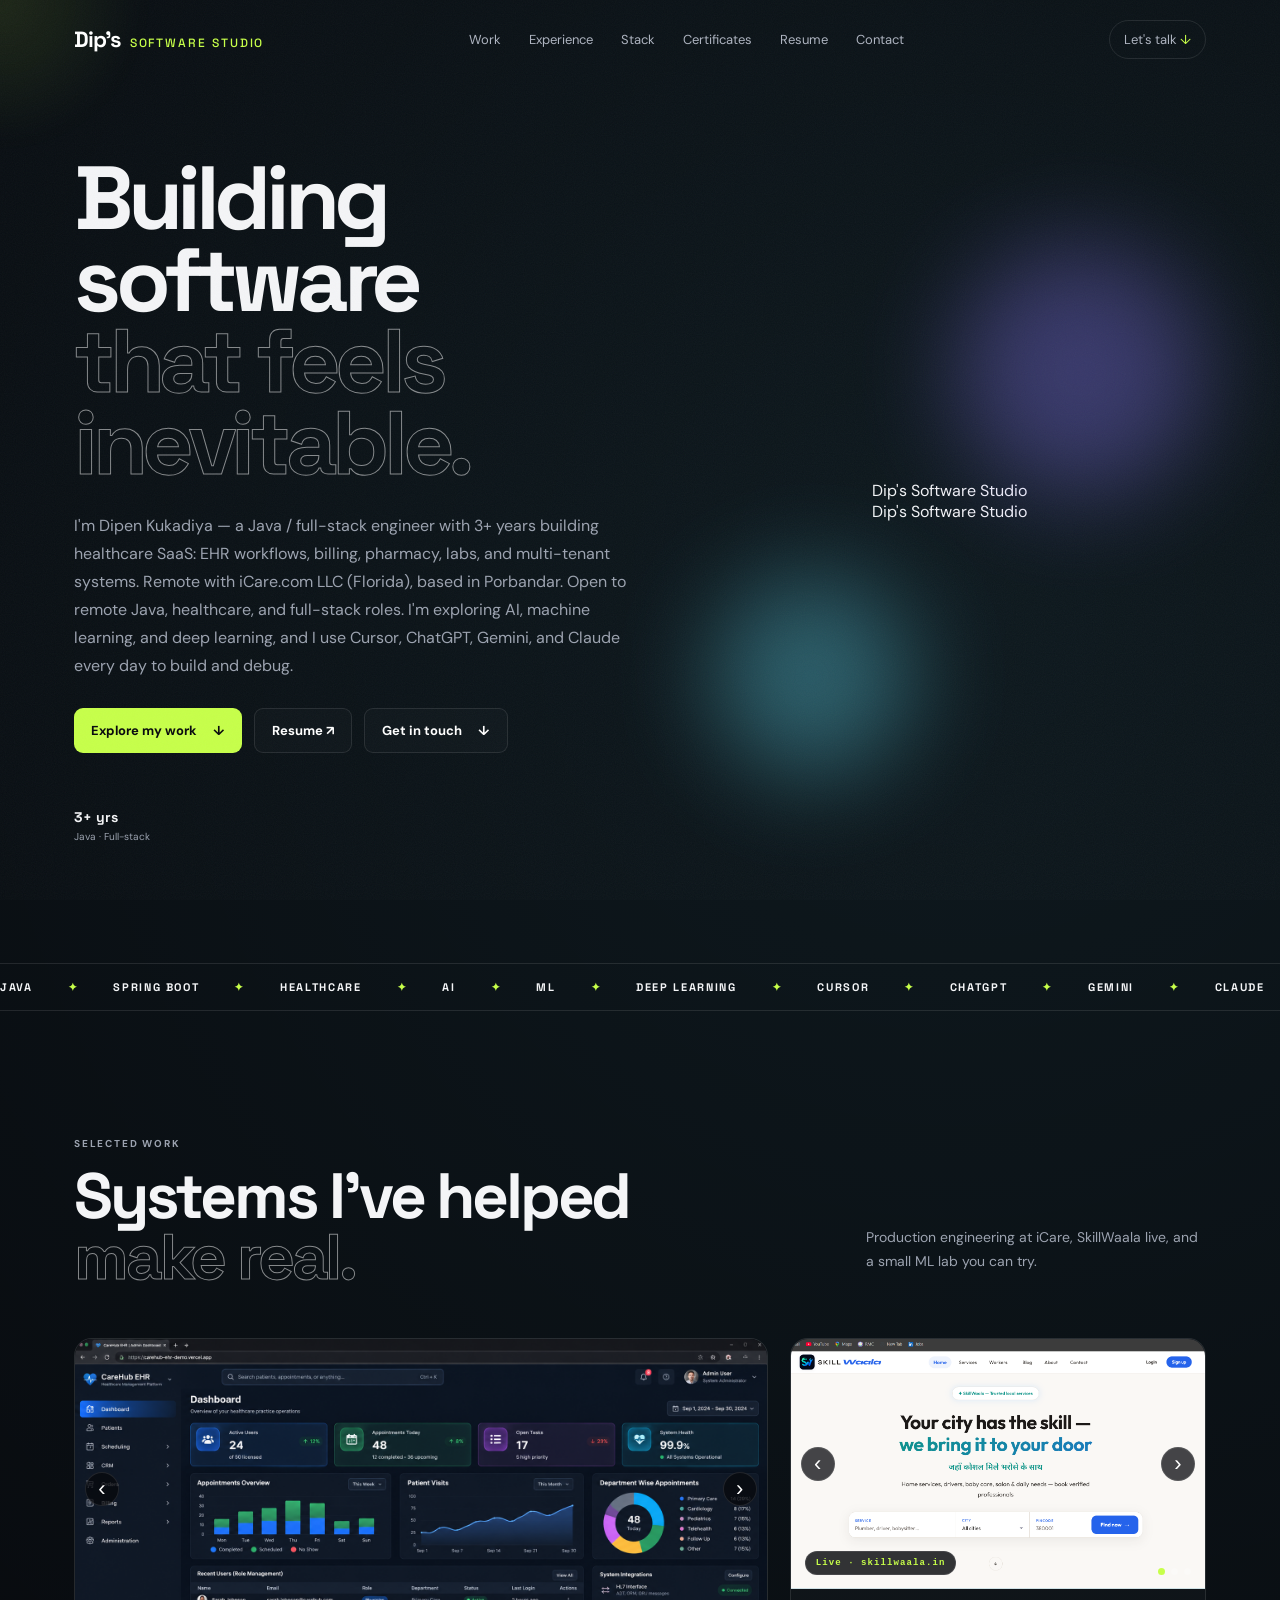
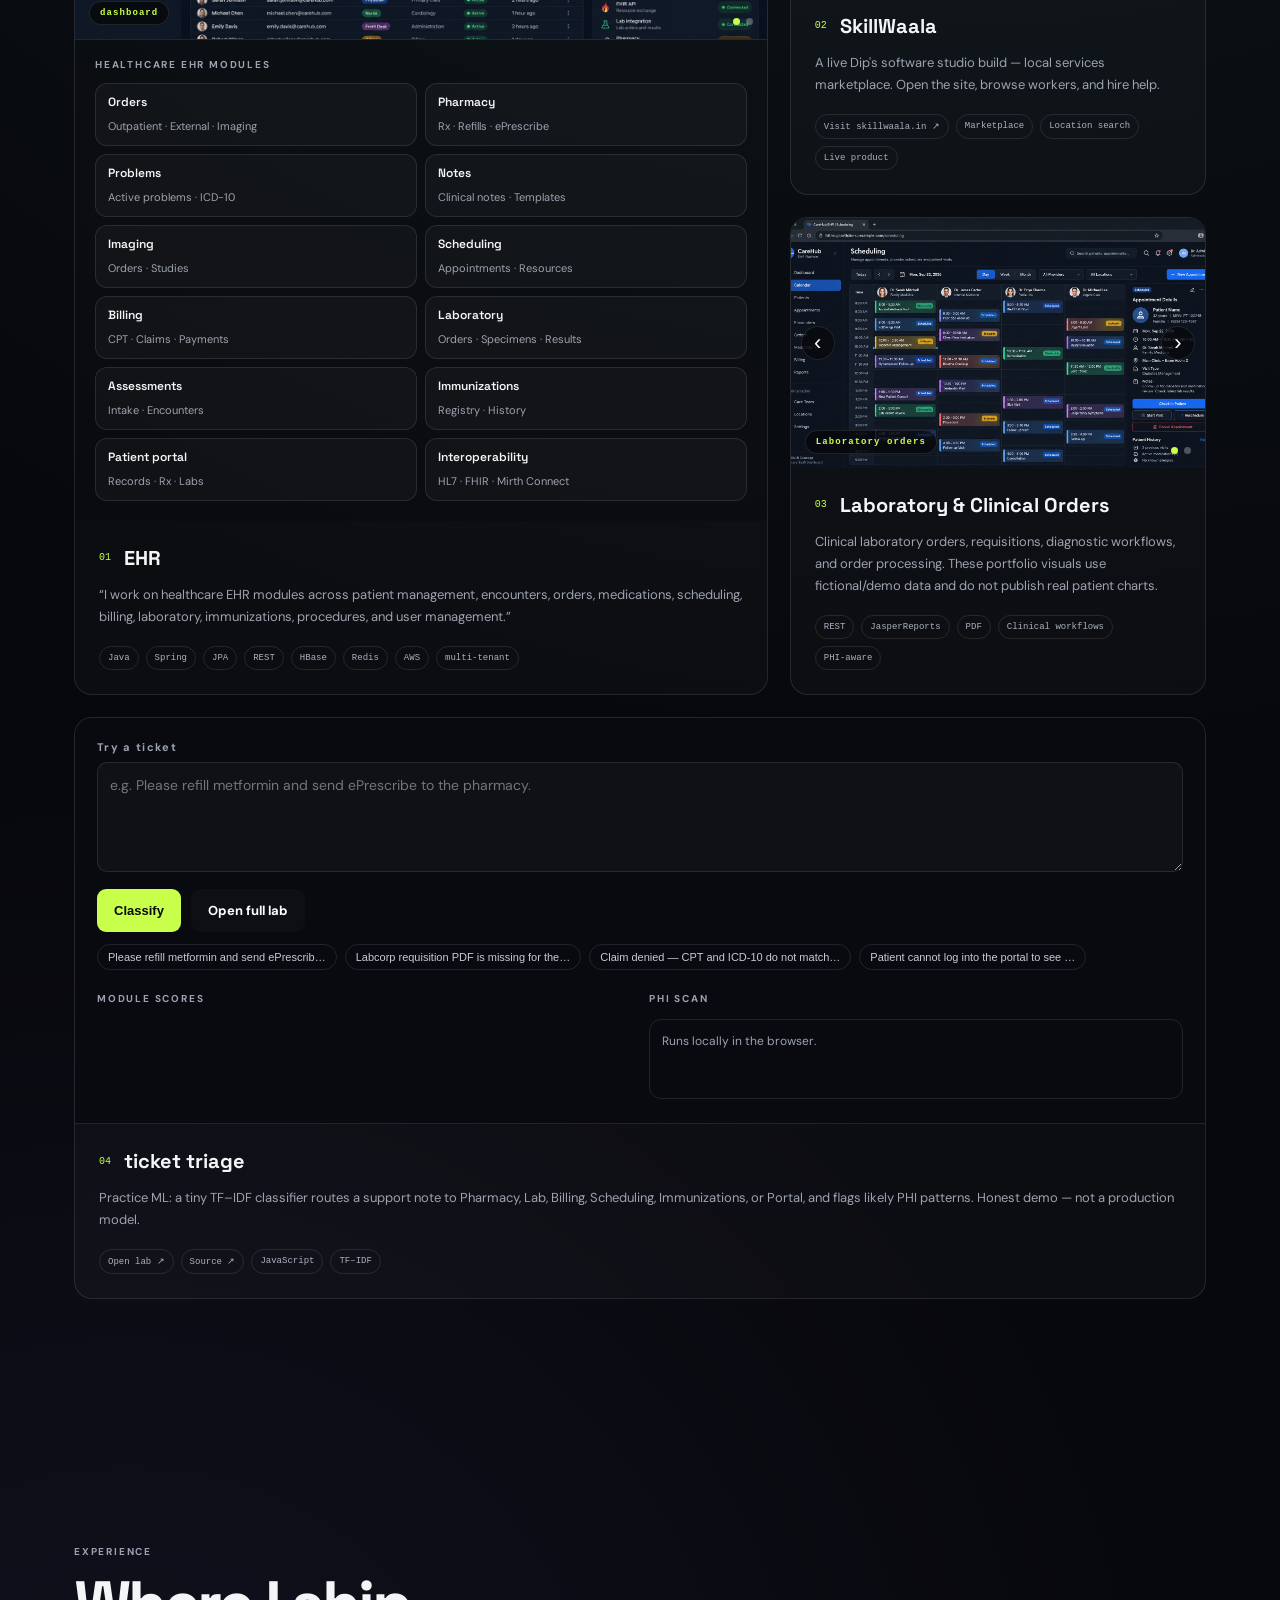
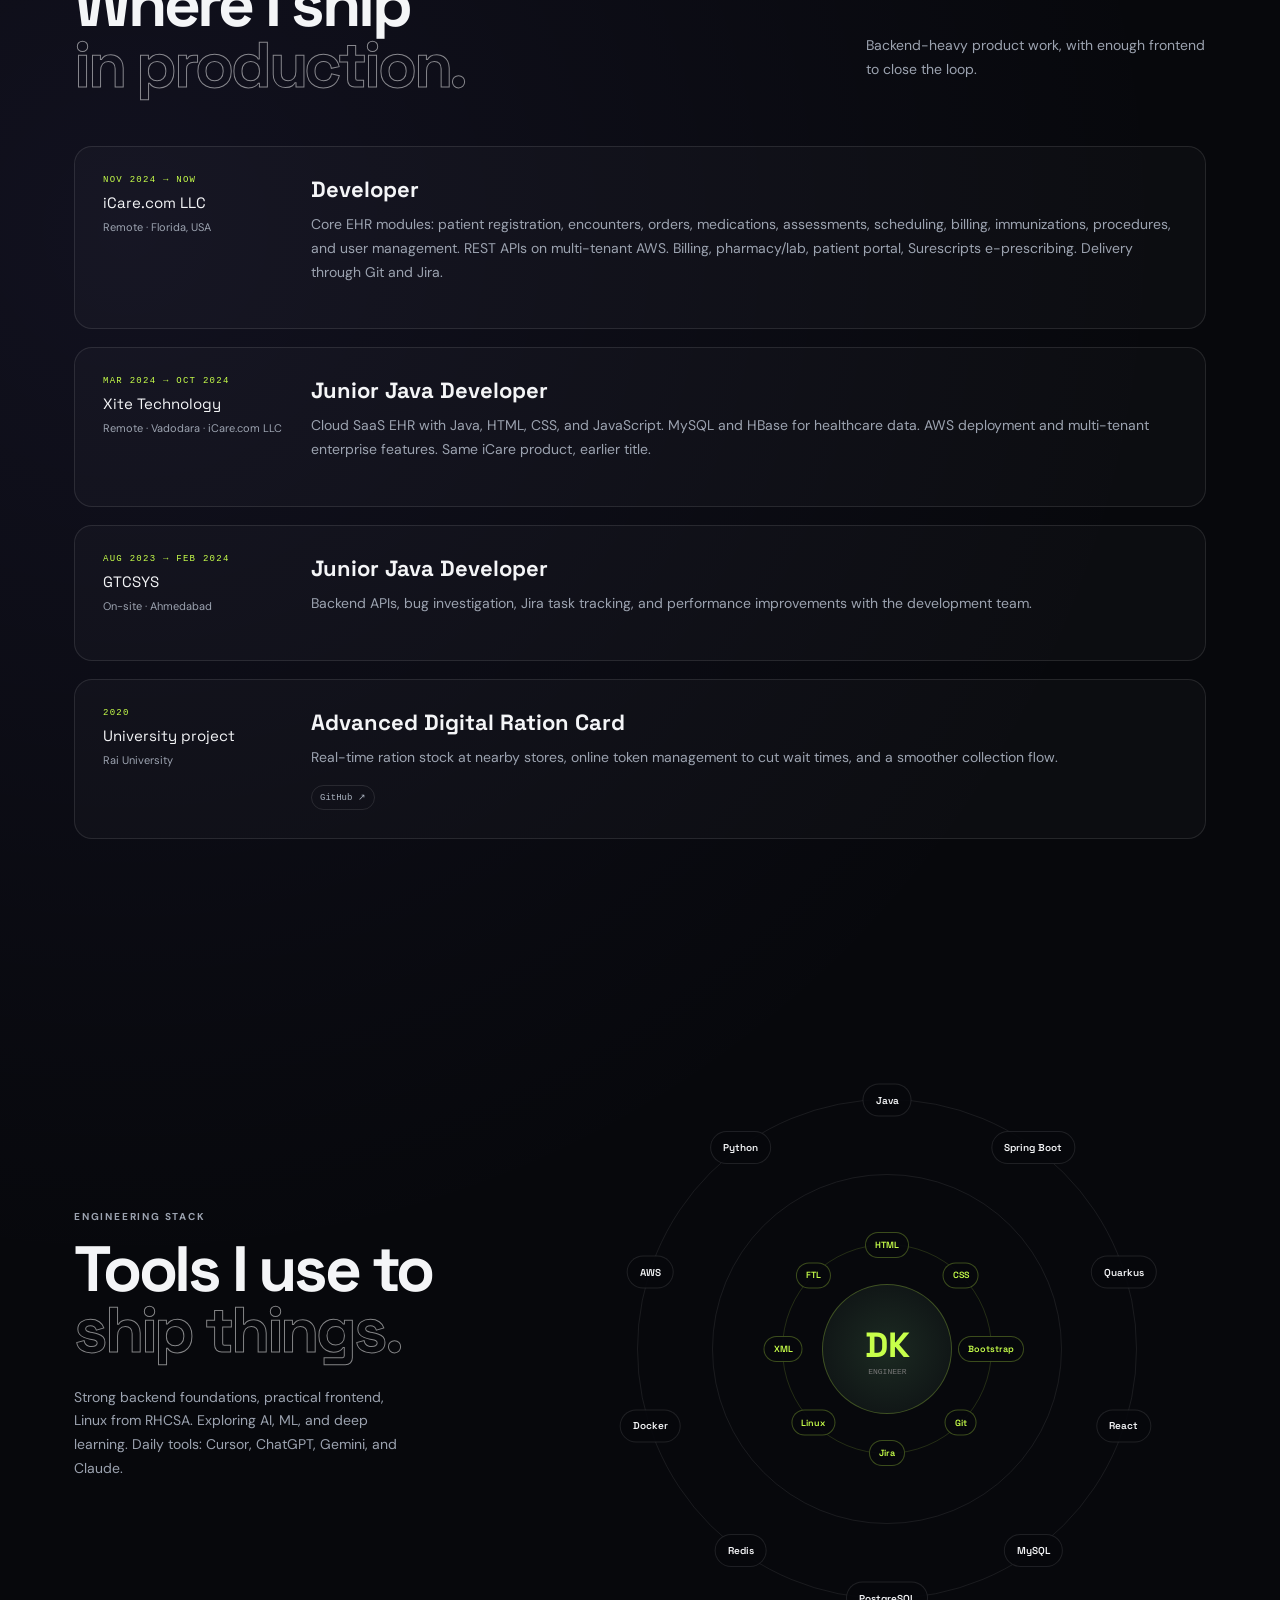
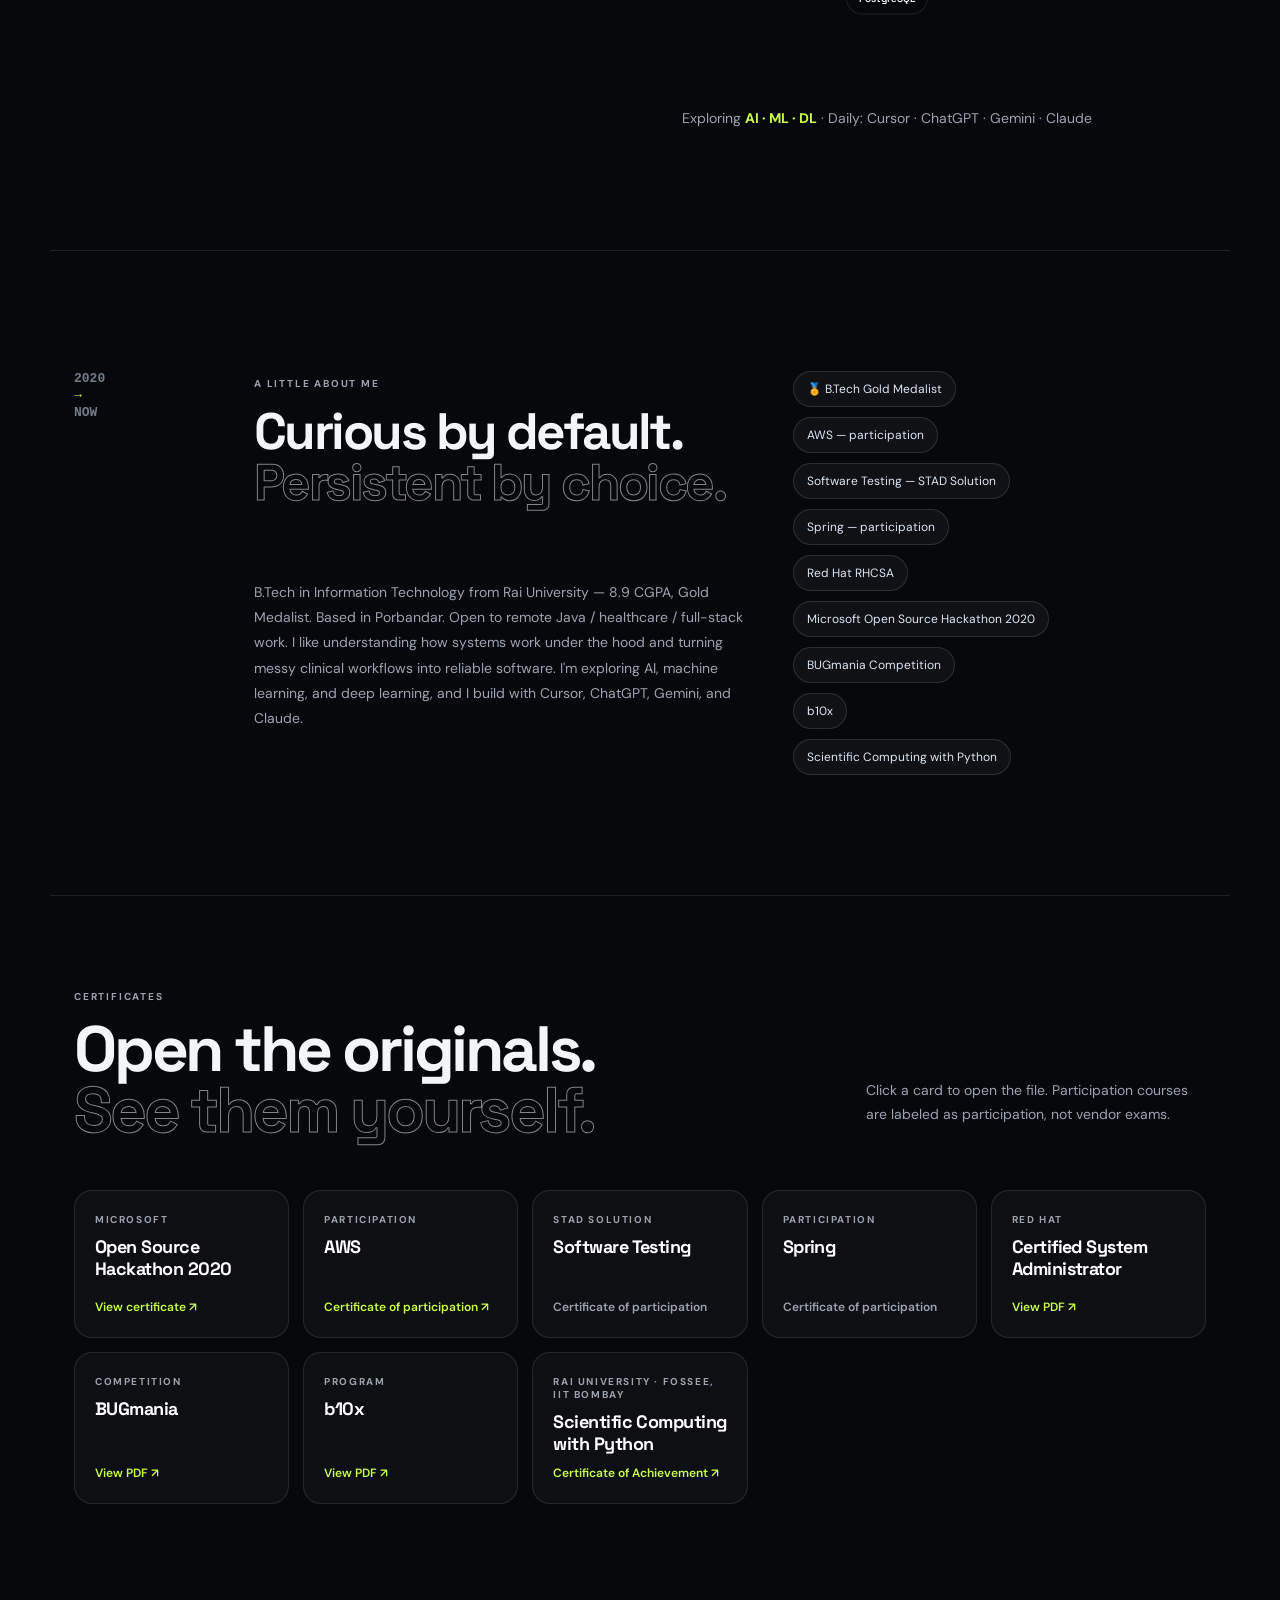
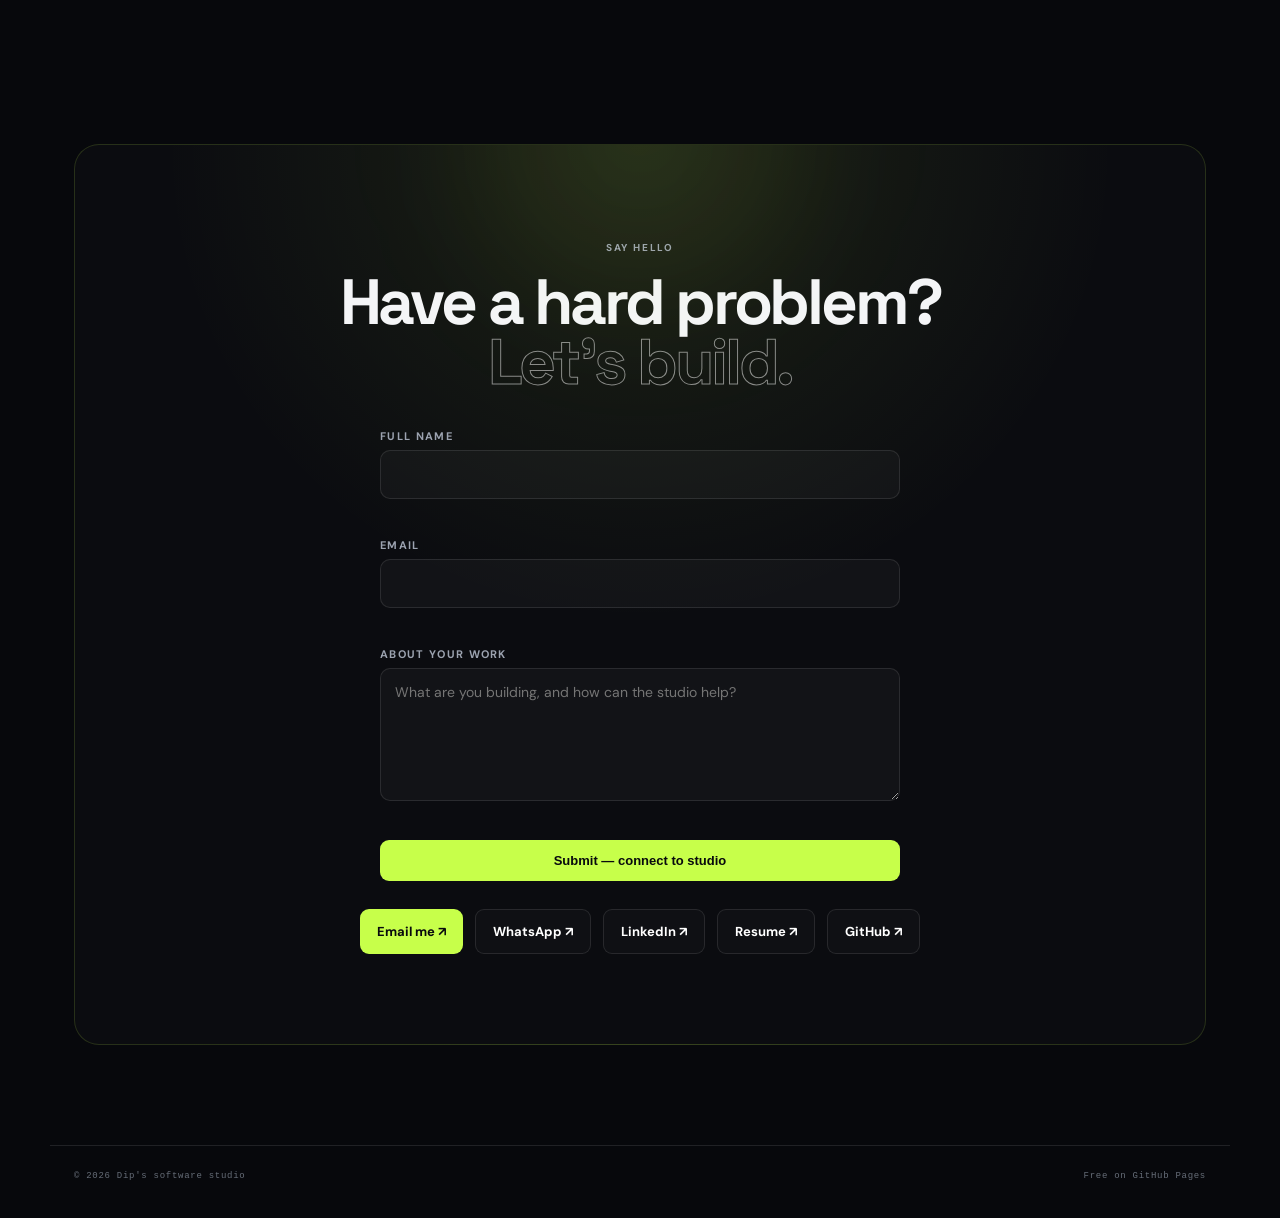
==== commit 8b0fe3b3: "Add Dip's Software Studio coin hero" ====
--- a/index.html
+++ b/index.html
@@ -59,8 +59,19 @@
       </div>
       <div class="hero-visual reveal">
         <div class="orb orb-a"></div><div class="orb orb-b"></div>
-        <div class="hero-portrait hero-studio-mark" aria-label="Dip's SS">
-          <strong>Dip's SS</strong>
+        <div class="hero-coin" aria-label="Dip's Software Studio">
+          <div class="coin">
+            <div class="coin-face coin-front">
+              <span class="coin-dip">Dip's</span>
+              <span>Software</span>
+              <span class="coin-accent">Studio</span>
+            </div>
+            <div class="coin-face coin-back">
+              <span class="coin-dip">Dip's</span>
+              <span>Software</span>
+              <span class="coin-accent">Studio</span>
+            </div>
+          </div>
         </div>
       </div>
     </section>
--- a/styles.css
+++ b/styles.css
@@ -1151,11 +1151,38 @@
   background: radial-gradient(circle at 35% 30%, rgba(199, 255, 74, 0.16), rgba(255, 255, 255, 0.03) 45%, rgba(0, 0, 0, 0.35));
   text-align: center;
 }
-.hero-studio-mark span {
+.hero-studio-mark strong {
+  display: block !important;
+  position: relative;
+  z-index: 5;
+  font-family: "Space Grotesk", sans-serif;
+  font-size: clamp(42px, 7vw, 72px);
+  line-height: 1;
+  font-weight: 700;
+  letter-spacing: -0.06em;
+  color: #f4f5f7 !important;
+  opacity: 1 !important;
+  visibility: visible !important;
+  text-shadow: 0 0 30px rgba(199, 255, 74, 0.16);
+}
+
+
+/* Visible studio mark inside the hero circle */
+.hero-studio-mark::after {
+  content: "Dip's SS";
+  display: block;
+  position: absolute;
+  inset: 0;
+  z-index: 20;
+  color: #f4f5f7;
   font-family: "Space Grotesk", sans-serif;
   font-size: clamp(42px, 7vw, 72px);
   font-weight: 700;
+  line-height: 1;
   letter-spacing: -0.06em;
-  color: var(--text);
-  text-shadow: 0 0 30px rgba(199, 255, 74, 0.16);
-}
+  text-align: center;
+  padding-top: calc(50% - 0.5em);
+  text-shadow: 0 0 24px rgba(199, 255, 74, 0.25);
+  opacity: 1;
+  visibility: visible;
+}
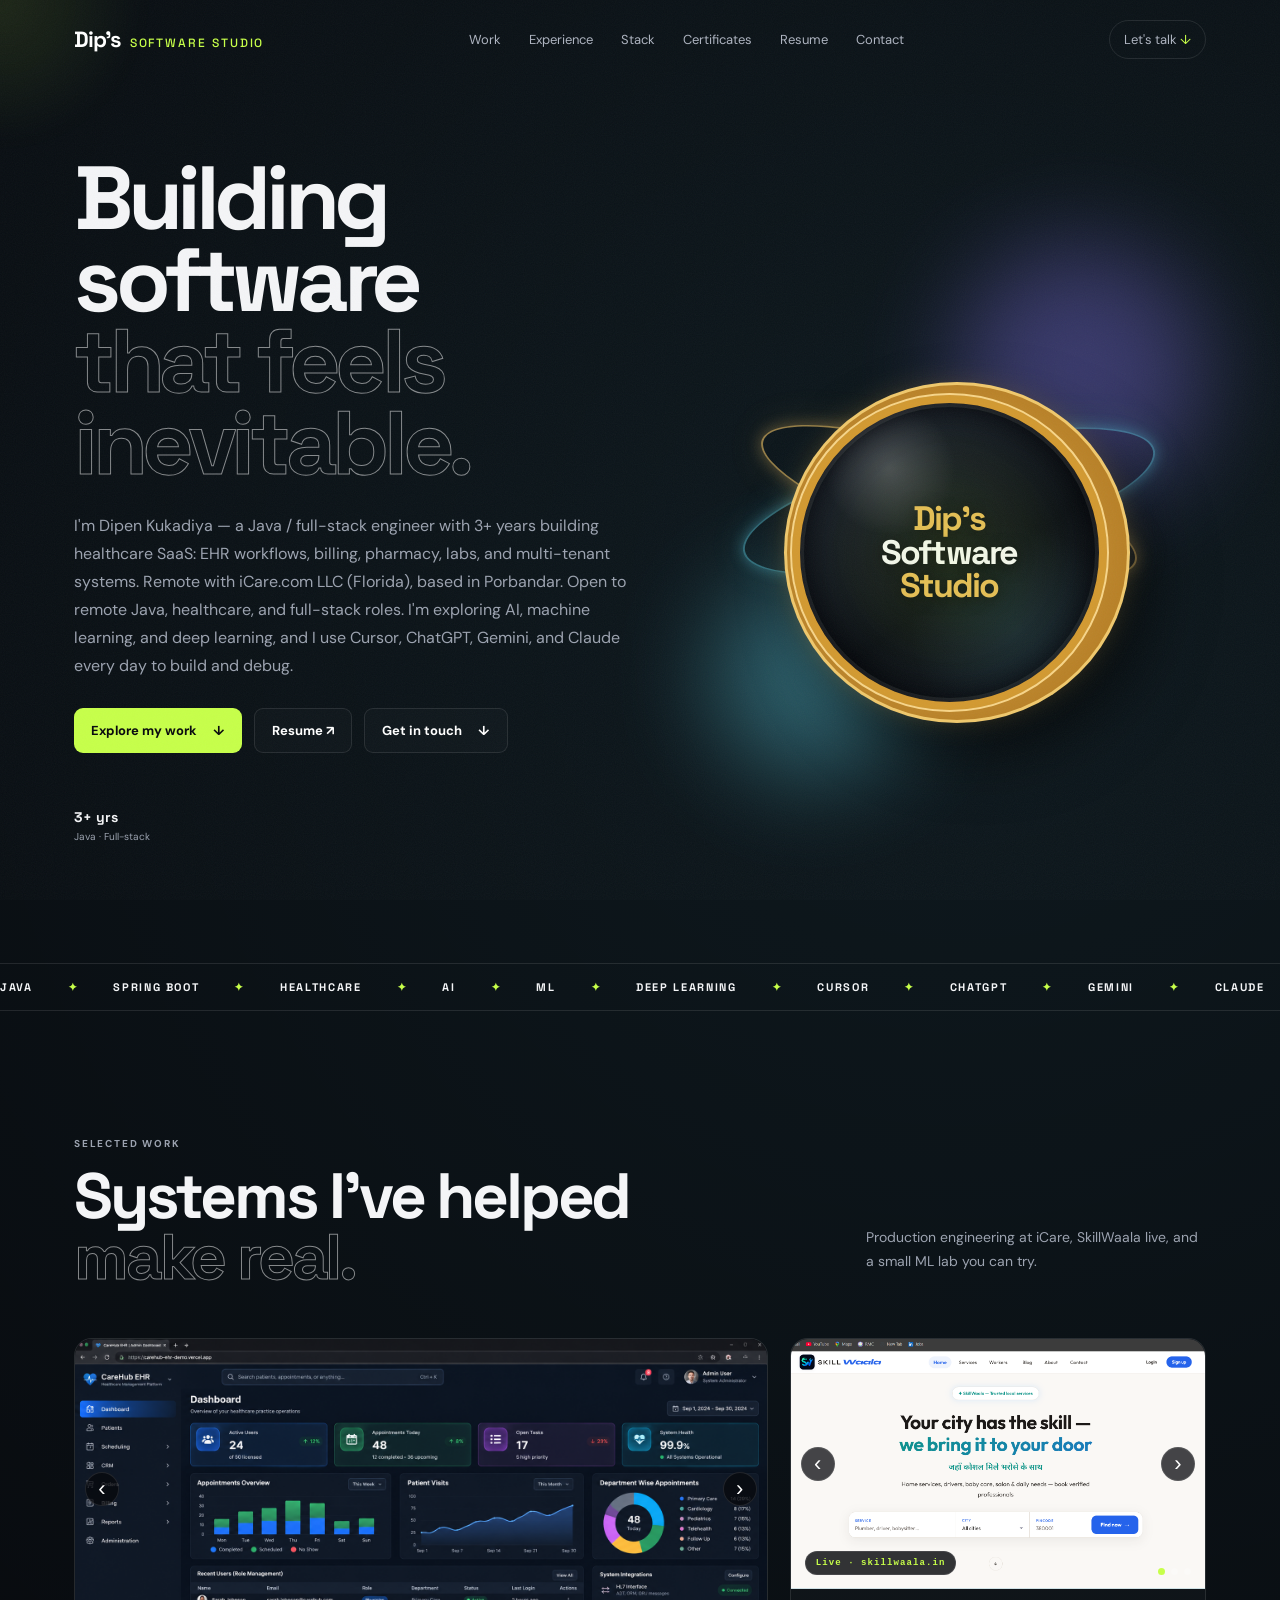
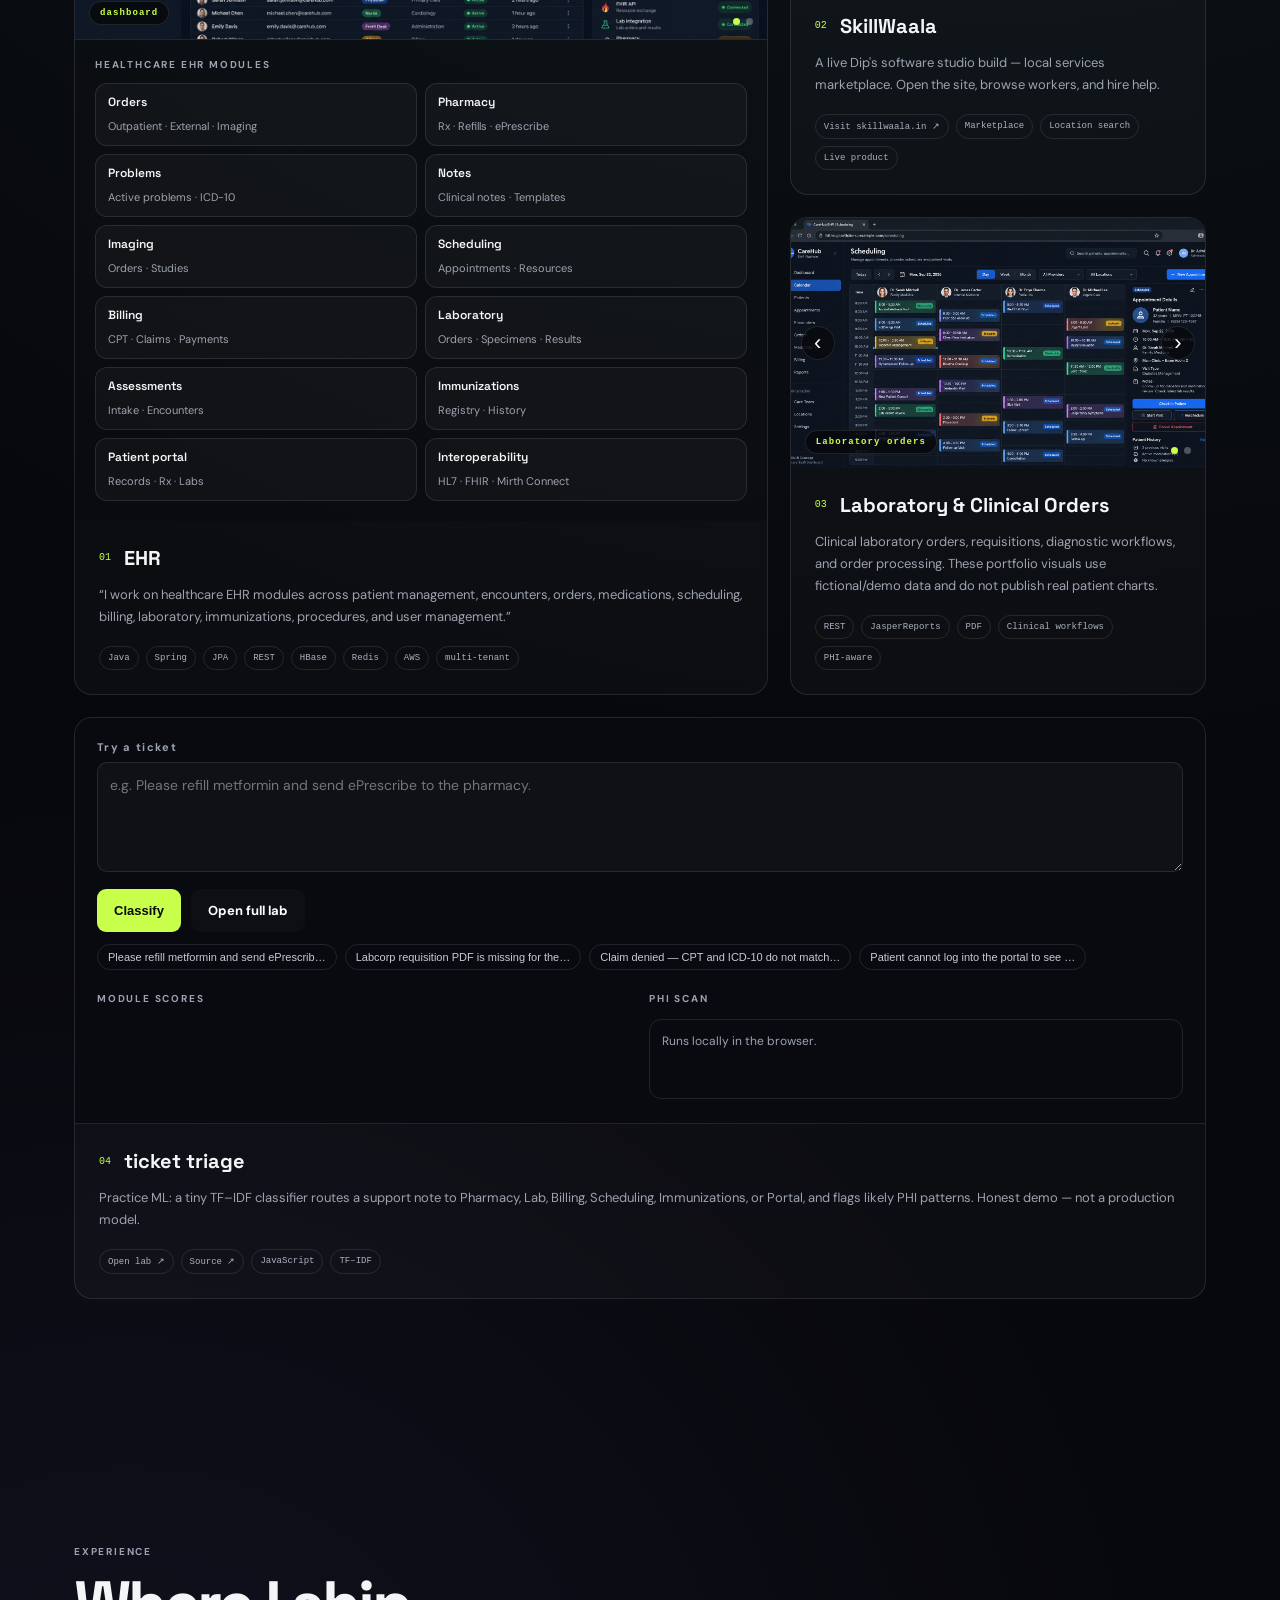
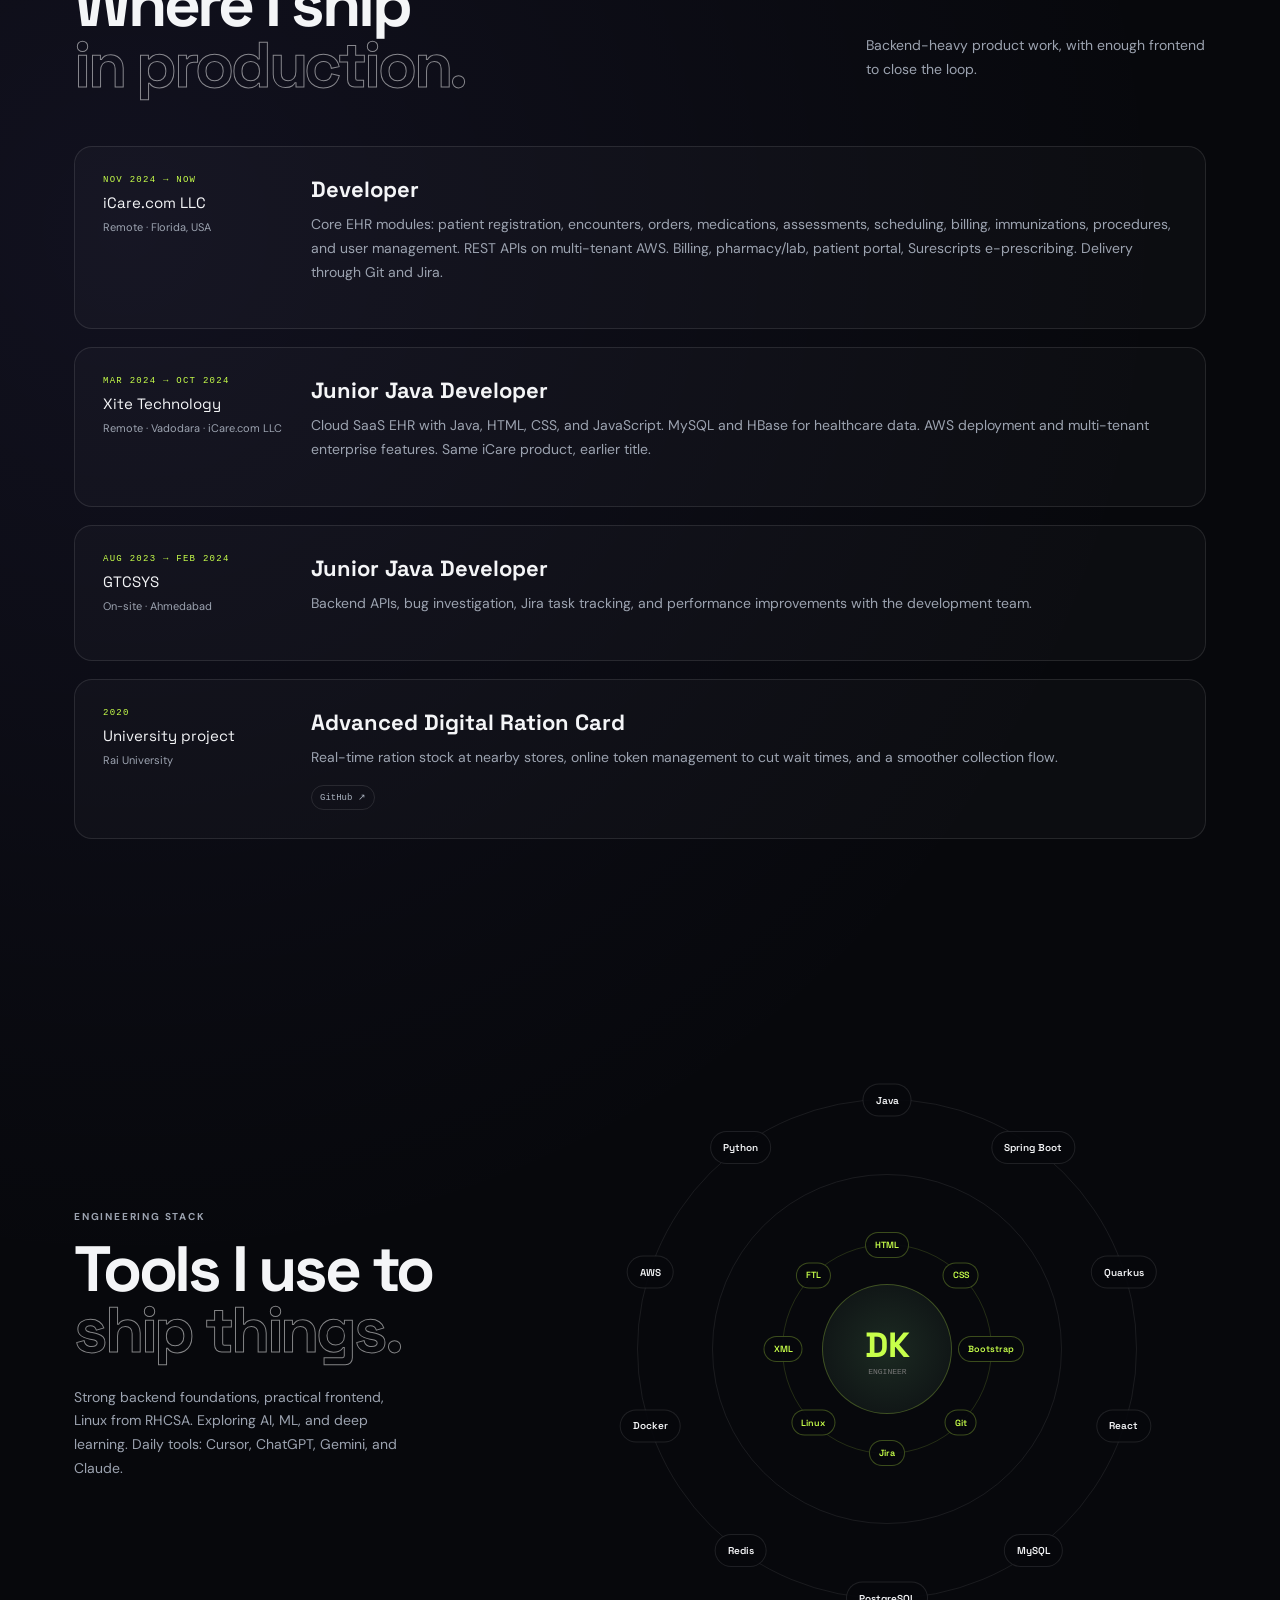
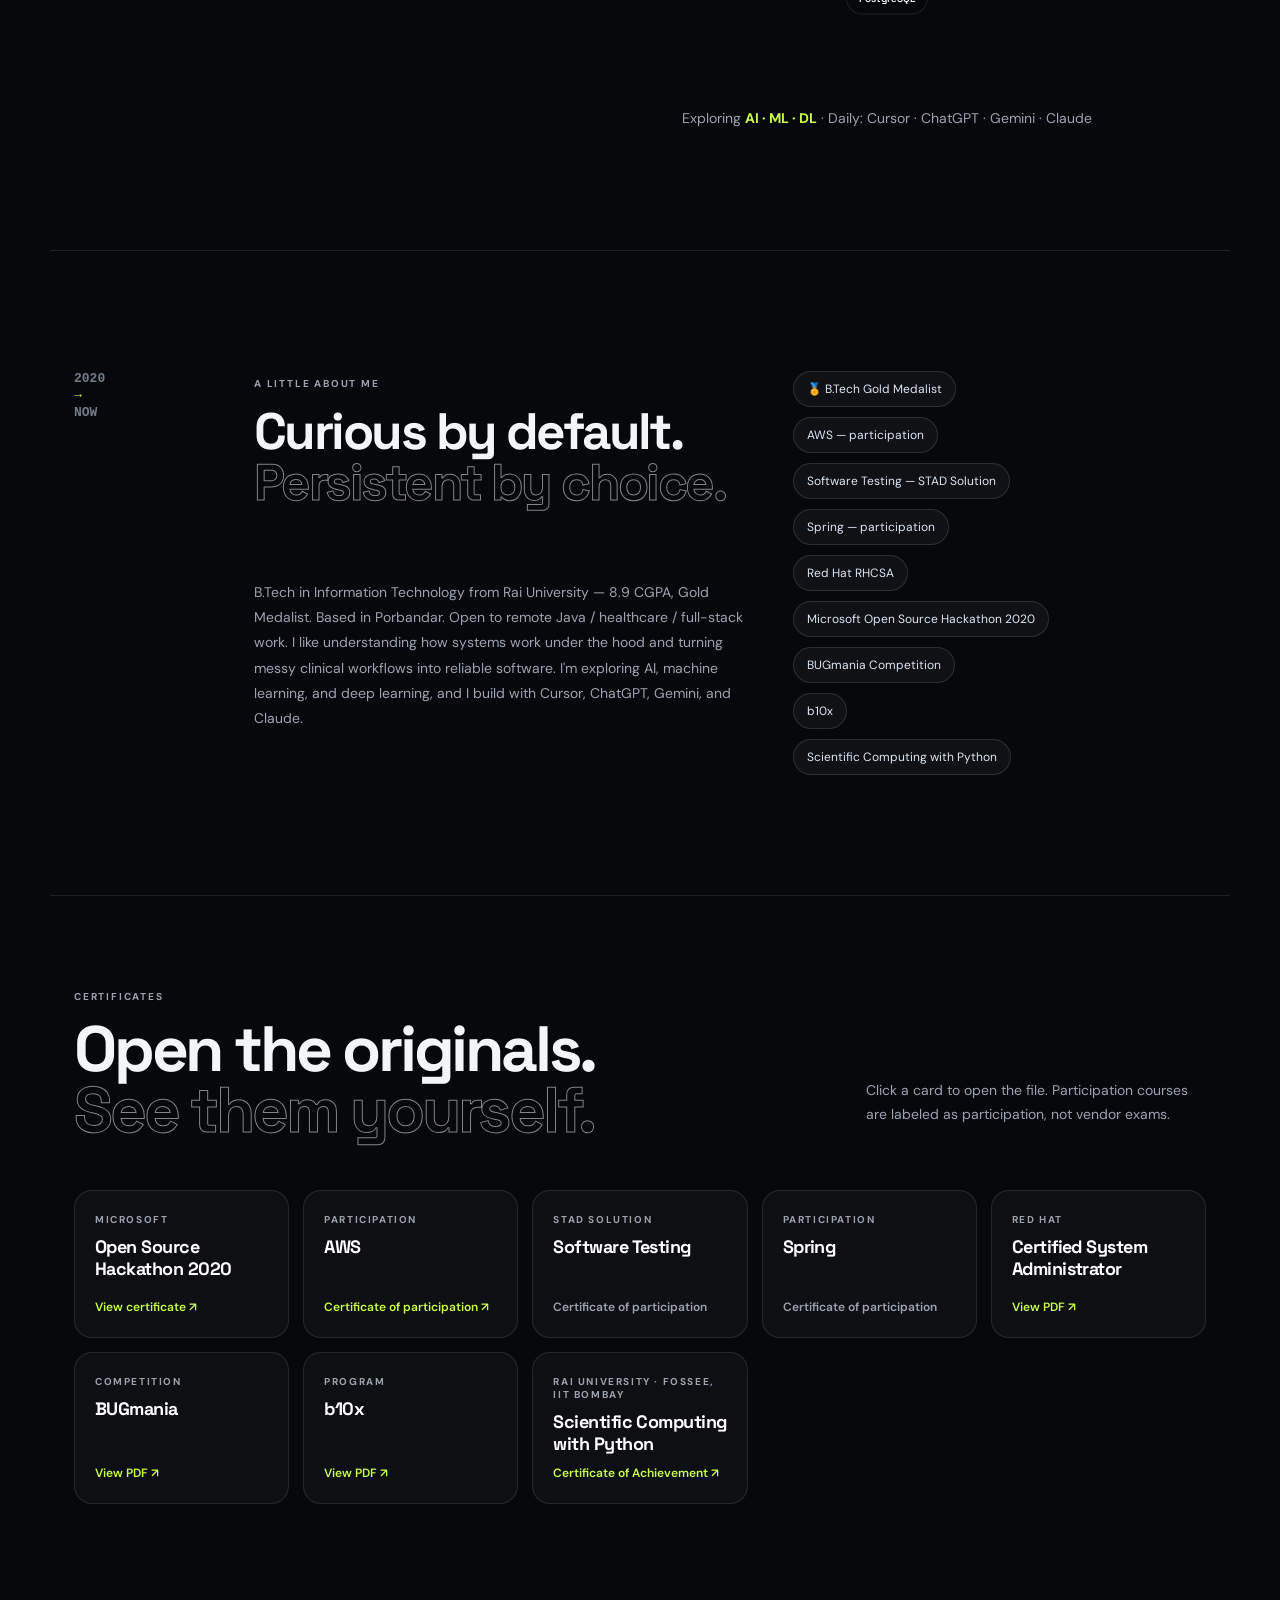
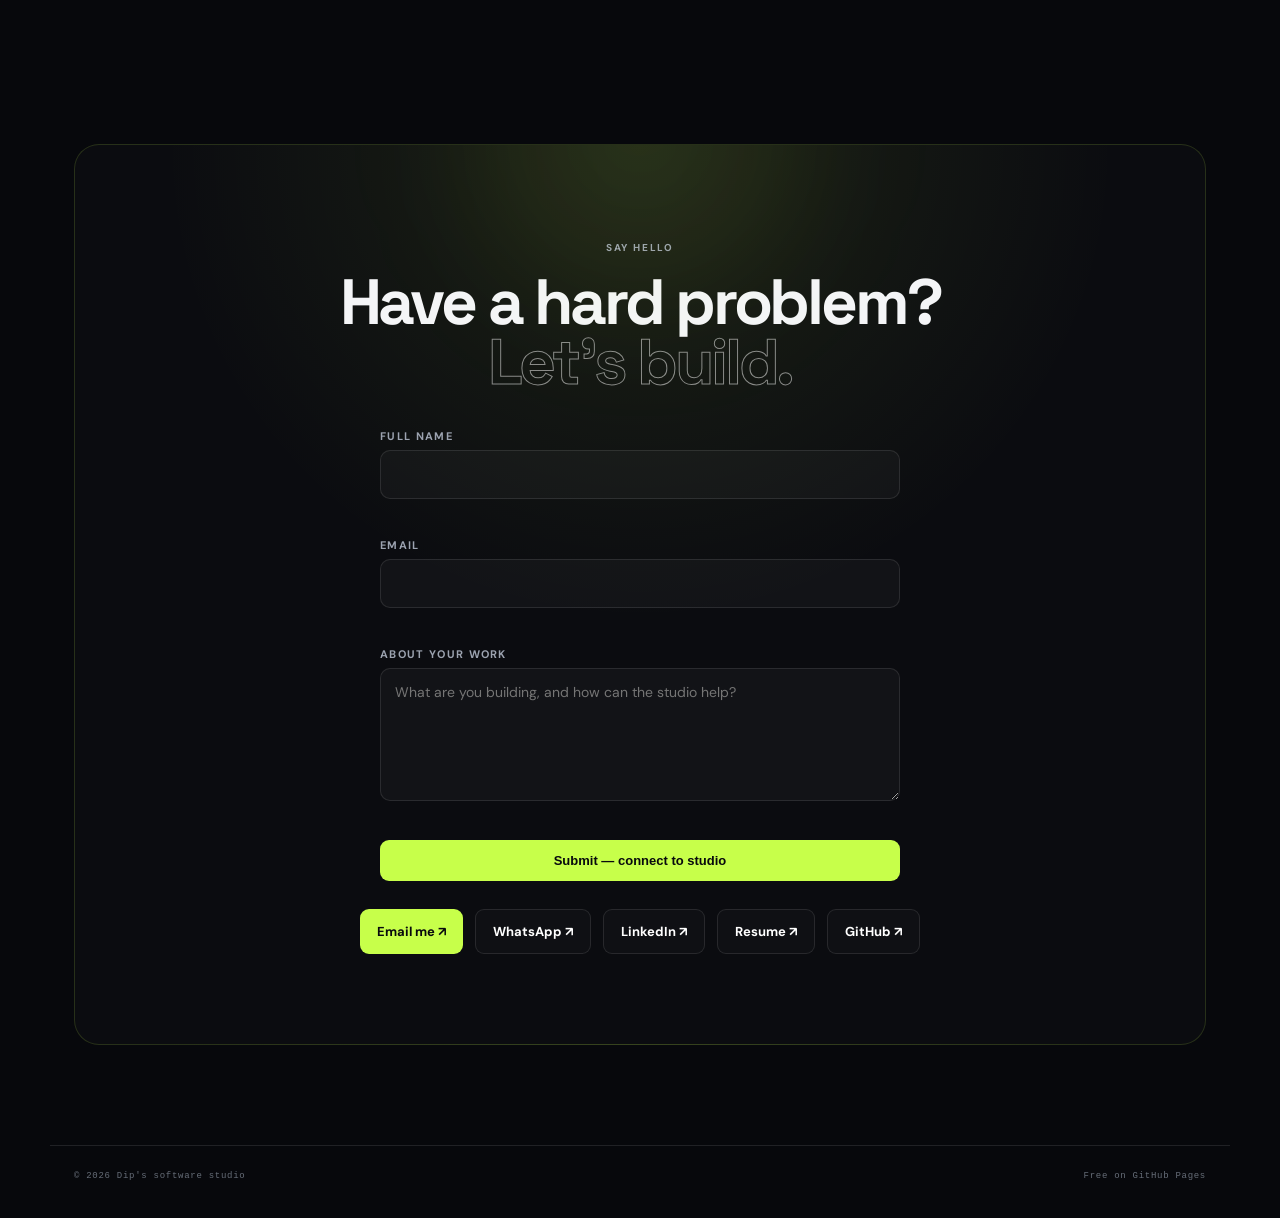
==== commit 2f700aff: "Add partial orbit arrows around studio coin" ====
--- a/index.html
+++ b/index.html
@@ -60,6 +60,8 @@
       <div class="hero-visual reveal">
         <div class="orb orb-a"></div><div class="orb orb-b"></div>
         <div class="hero-coin" aria-label="Dip's Software Studio">
+          <span class="orbit-arrow orbit-arrow-left" aria-hidden="true"></span>
+          <span class="orbit-arrow orbit-arrow-right" aria-hidden="true"></span>
           <div class="coin">
             <div class="coin-face coin-front">
               <span class="coin-dip">Dip's</span>
--- a/styles.css
+++ b/styles.css
@@ -1186,3 +1186,157 @@
   opacity: 1;
   visibility: visible;
 }
+
+
+/* Dip's Software Studio — premium floating 3D coin */
+.hero-coin {
+  position: relative;
+  width: min(470px, 74vw);
+  height: min(470px, 74vw);
+  display: grid;
+  place-items: center;
+  perspective: 1600px;
+  isolation: isolate;
+}
+.hero-coin::before,
+.hero-coin::after {
+  content: "";
+  position: absolute;
+  left: 50%;
+  top: 50%;
+  width: 420px;
+  height: 105px;
+  border-radius: 50%;
+  pointer-events: none;
+  transform: translate(-50%, -50%) rotate(-14deg);
+  border: 2px solid rgba(102,231,255,.38);
+  box-shadow: 0 0 14px rgba(102,231,255,.35), 0 0 38px rgba(102,231,255,.13);
+  z-index: -1;
+  animation: orbitRing 5s ease-in-out infinite;
+}
+.hero-coin::after {
+  width: 390px;
+  height: 92px;
+  transform: translate(-50%, -50%) rotate(18deg);
+  border-color: rgba(232,189,99,.62);
+  box-shadow: 0 0 15px rgba(232,189,99,.35), 0 0 42px rgba(232,189,99,.12);
+  animation: orbitRingReverse 6s ease-in-out infinite;
+}
+.coin {
+  position: relative;
+  width: 315px;
+  height: 315px;
+  transform-style: preserve-3d;
+  animation: studioCoinFlip 7s cubic-bezier(.45,0,.55,1) infinite;
+  filter: drop-shadow(22px 30px 30px rgba(0,0,0,.52));
+}
+.coin::before {
+  content: "";
+  position: absolute;
+  inset: -10px -20px -10px -5px;
+  border-radius: 50%;
+  background: #b98228;
+  transform: translateZ(-9px);
+  box-shadow:
+    0 0 0 3px #f0c96e,
+    0 0 28px rgba(232,189,99,.22);
+}
+.coin::after {
+  content: "";
+  position: absolute;
+  inset: -15px;
+  border-radius: 50%;
+  background: radial-gradient(circle, rgba(199,255,74,.13), transparent 62%);
+  filter: blur(13px);
+  transform: translateZ(-30px);
+  animation: coinGlow 3s ease-in-out infinite alternate;
+}
+.coin-face {
+  position: absolute;
+  inset: 0;
+  display: flex;
+  flex-direction: column;
+  align-items: center;
+  justify-content: center;
+  gap: 0;
+  border-radius: 50%;
+  backface-visibility: hidden;
+  -webkit-backface-visibility: hidden;
+  border: 8px solid #d39a32;
+  outline: 2px solid rgba(255,225,151,.88);
+  background:
+    radial-gradient(circle at 30% 22%, rgba(255,255,255,.20), transparent 21%),
+    radial-gradient(circle at 72% 76%, rgba(102,231,255,.09), transparent 34%),
+    linear-gradient(145deg, #202733 0%, #0a0e15 58%, #171d27 100%);
+  box-shadow:
+    inset 0 0 0 4px rgba(255,255,255,.08),
+    inset 0 0 32px rgba(0,0,0,.9),
+    0 0 22px rgba(232,189,99,.14);
+  color: #f7f7f8;
+  font-family: "Space Grotesk", sans-serif;
+  font-size: 34px;
+  font-weight: 700;
+  line-height: .98;
+  letter-spacing: -.055em;
+  text-align: center;
+  text-shadow: 0 2px 15px rgba(0,0,0,.78);
+}
+.coin-front {
+  transform: translateZ(13px);
+}
+.coin-back {
+  transform: rotateY(180deg) translateZ(13px);
+}
+.coin-dip,
+.coin-accent {
+  color: #e7b957;
+}
+@keyframes studioCoinFlip {
+  0%, 8% {
+    transform: rotateY(-18deg) rotateX(7deg) rotateZ(-1deg) translateY(0);
+  }
+  22% {
+    transform: rotateY(38deg) rotateX(7deg) rotateZ(-1deg) translateY(-5px);
+  }
+  38% {
+    transform: rotateY(180deg) rotateX(7deg) rotateZ(-1deg) translateY(-11px);
+  }
+  55% {
+    transform: rotateY(315deg) rotateX(7deg) rotateZ(-1deg) translateY(-5px);
+  }
+  72%, 88% {
+    transform: rotateY(342deg) rotateX(7deg) rotateZ(-1deg) translateY(0);
+  }
+  100% {
+    transform: rotateY(342deg) rotateX(7deg) rotateZ(-1deg) translateY(0);
+  }
+}
+@keyframes orbitRing {
+  0%,100% { transform: translate(-50%,-50%) rotate(-14deg) scale(1); opacity:.58; }
+  50% { transform: translate(-50%,-50%) rotate(5deg) scale(1.08); opacity:.95; }
+}
+@keyframes orbitRingReverse {
+  0%,100% { transform: translate(-50%,-50%) rotate(18deg) scale(1.02); opacity:.42; }
+  50% { transform: translate(-50%,-50%) rotate(-9deg) scale(.94); opacity:.9; }
+}
+@keyframes coinGlow {
+  from { opacity:.55; transform: translateZ(-30px) scale(.96); }
+  to { opacity:1; transform: translateZ(-30px) scale(1.05); }
+}
+@media (max-width: 760px) {
+  .hero-coin {
+    width: 330px;
+    height: 350px;
+    margin: 0 auto;
+  }
+  .coin {
+    width: 255px;
+    height: 255px;
+  }
+  .coin-face {
+    font-size: 28px;
+    border-width: 7px;
+  }
+  .hero-coin::before { width: 320px; }
+  .hero-coin::after { width: 295px; }
+}
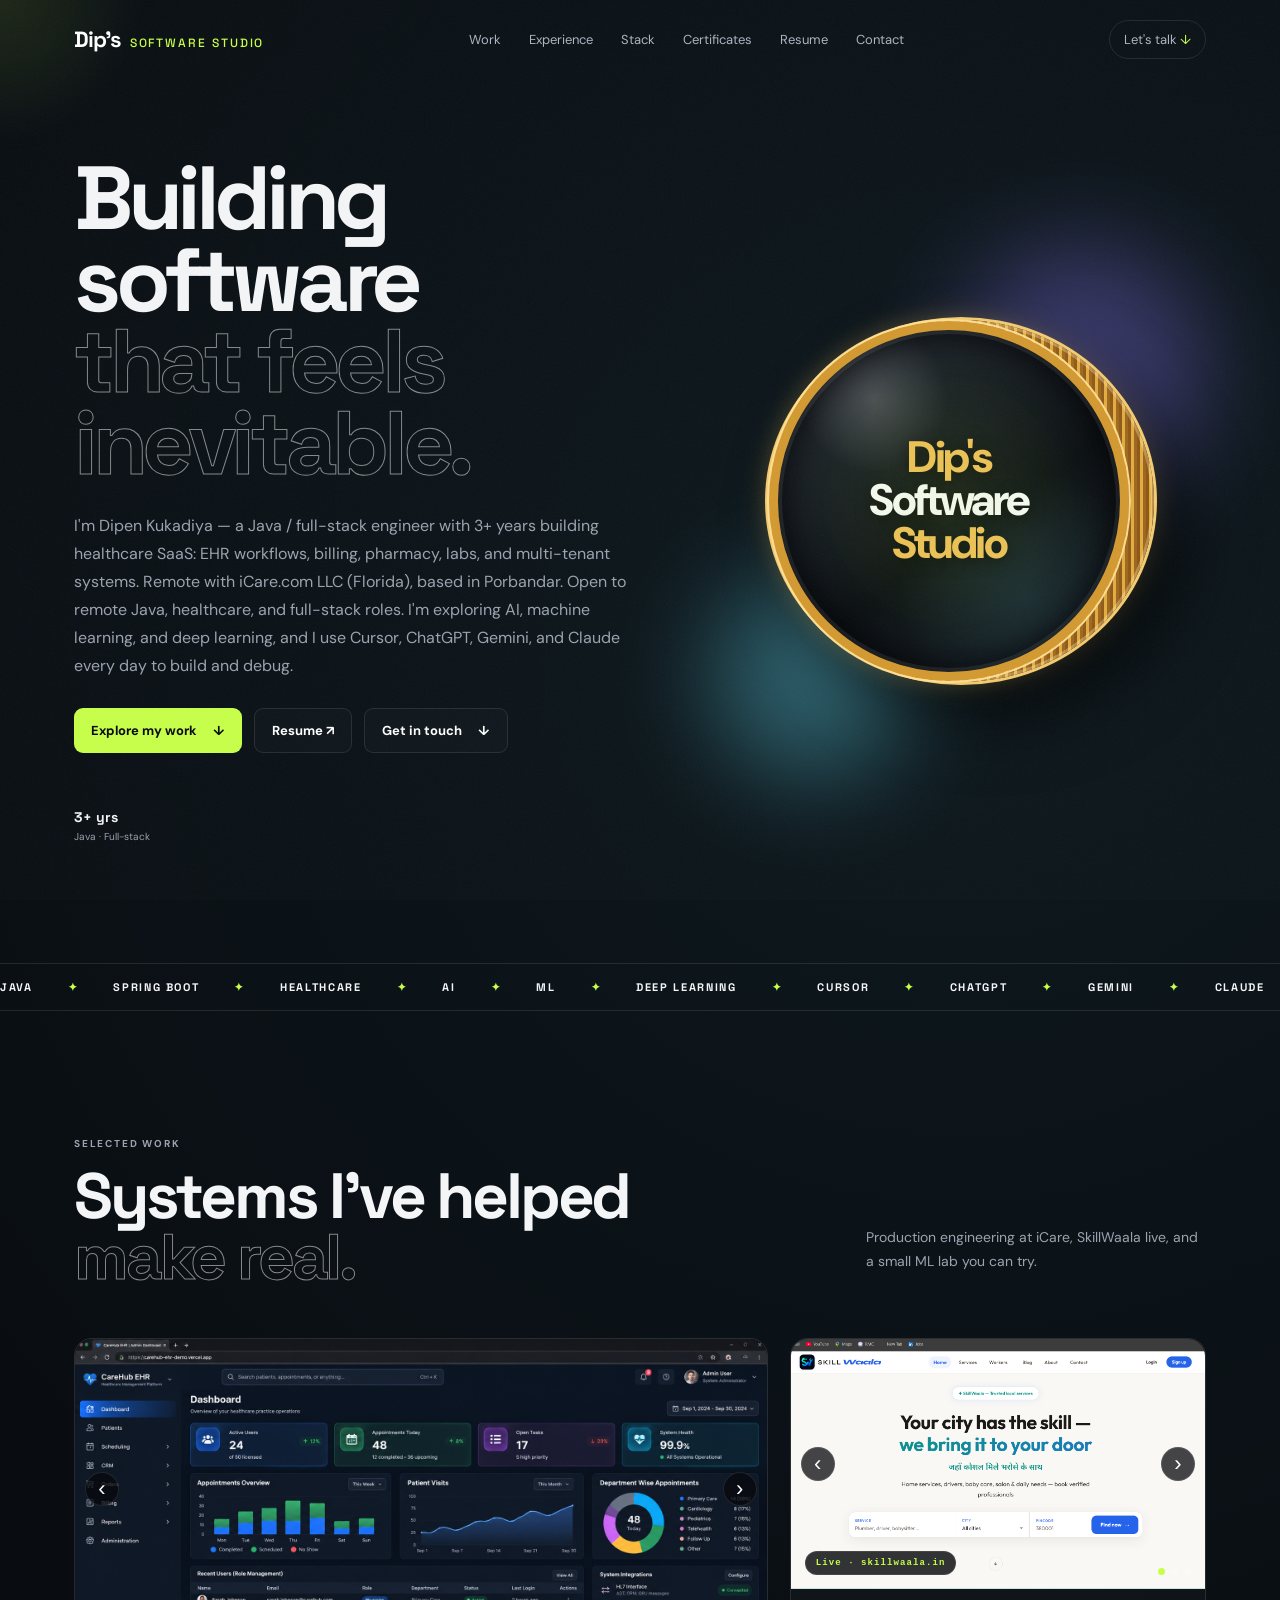
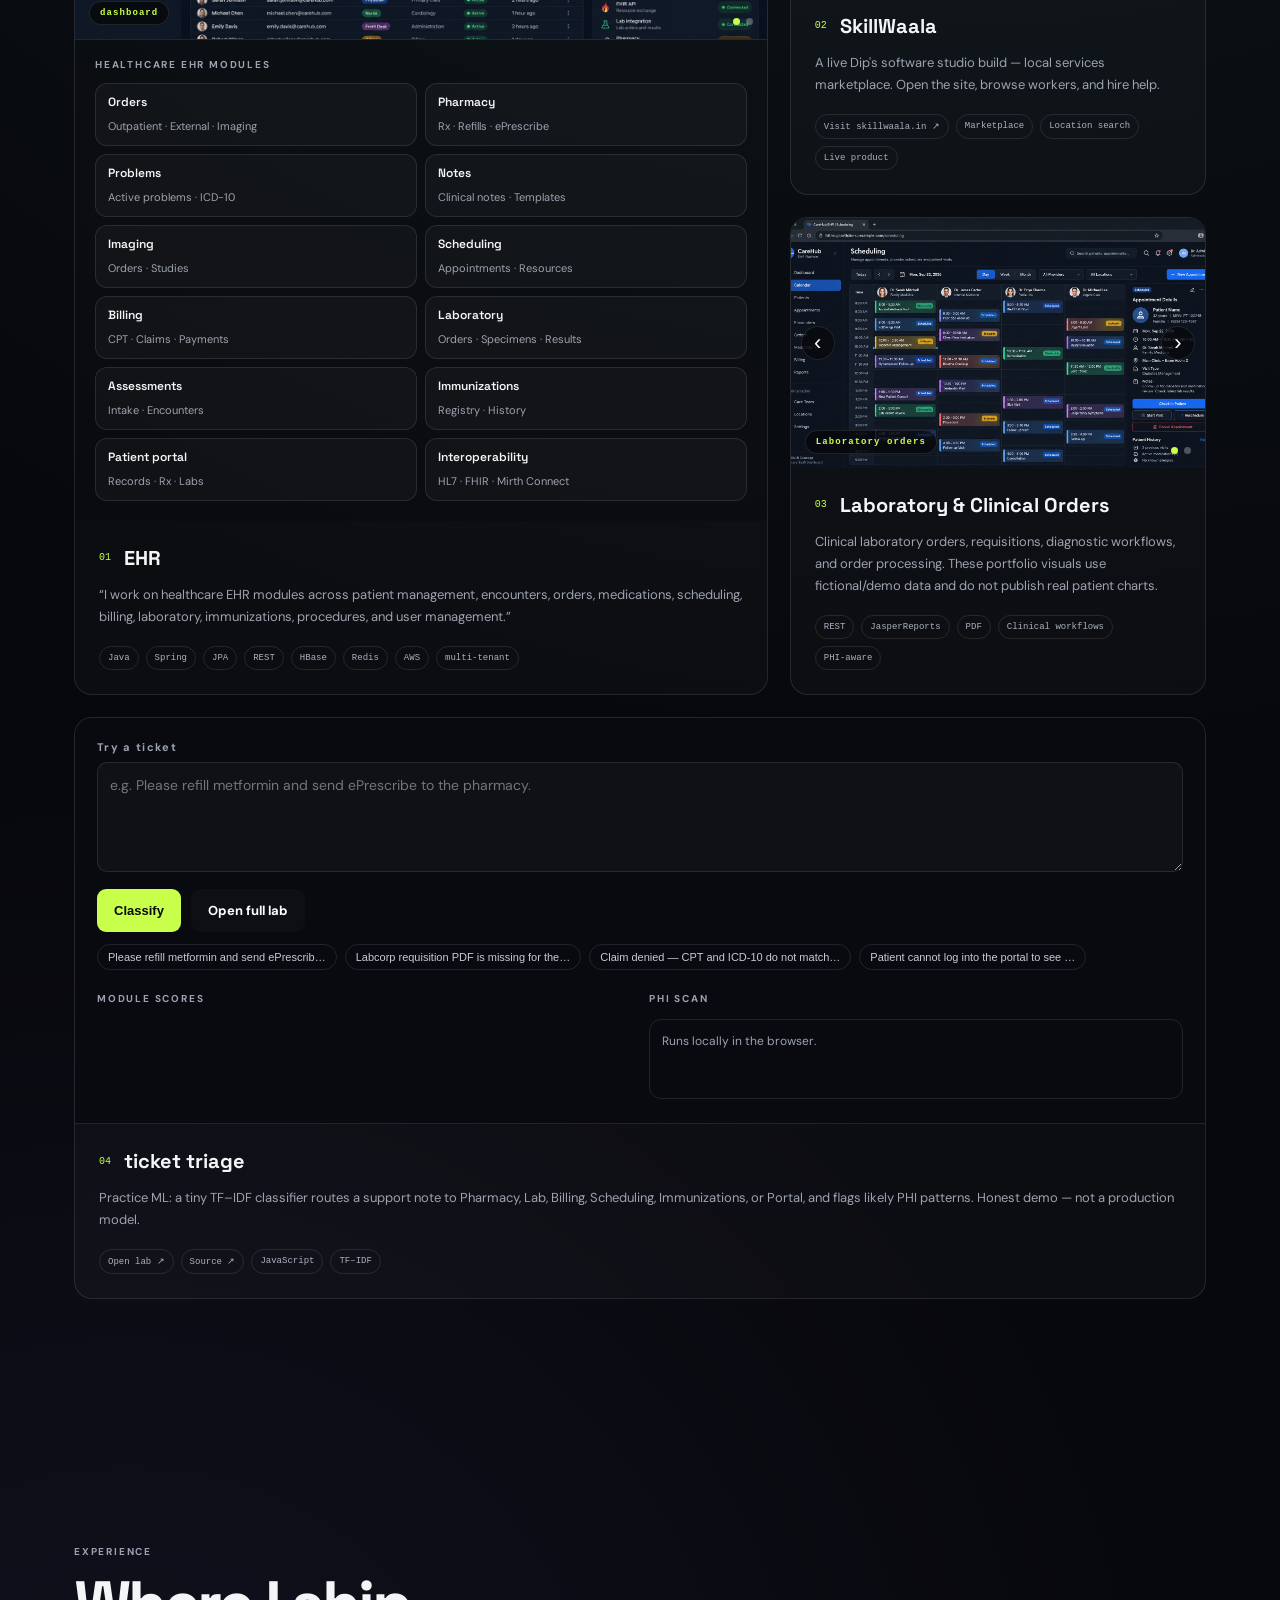
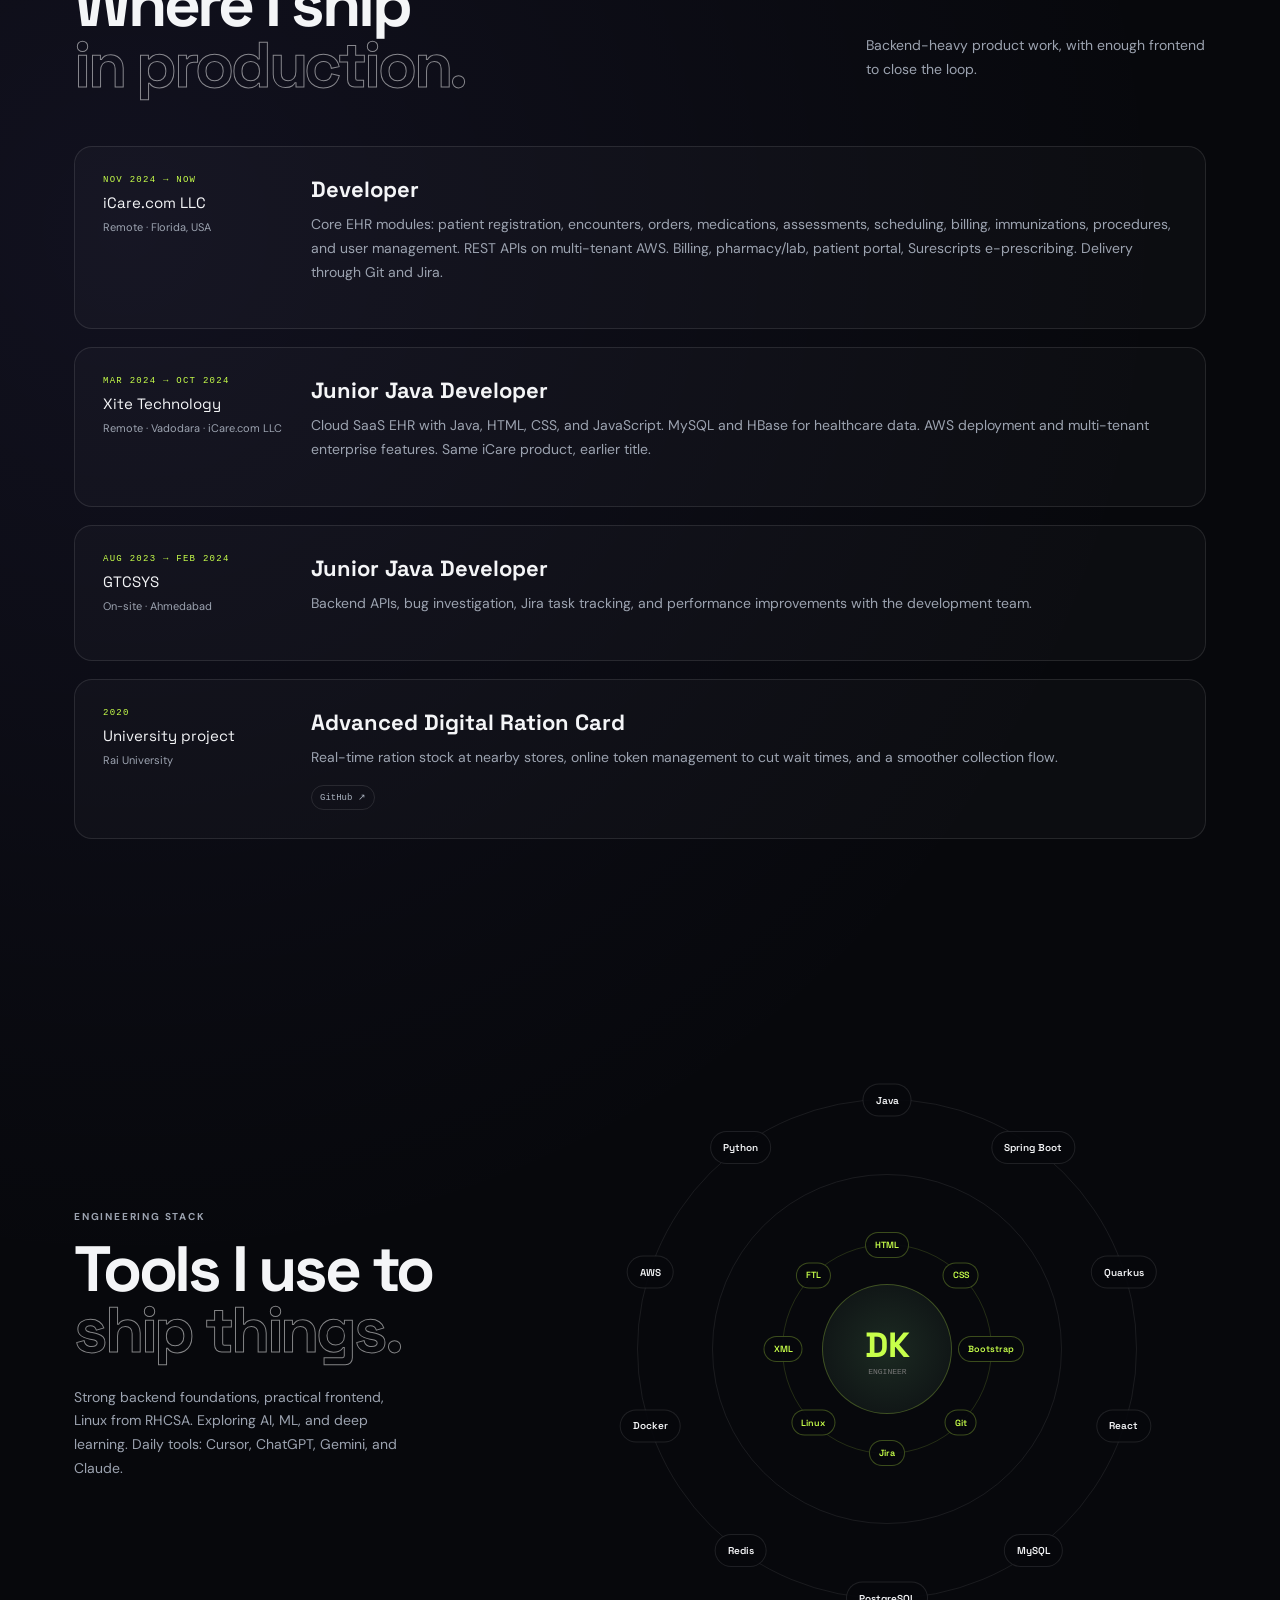
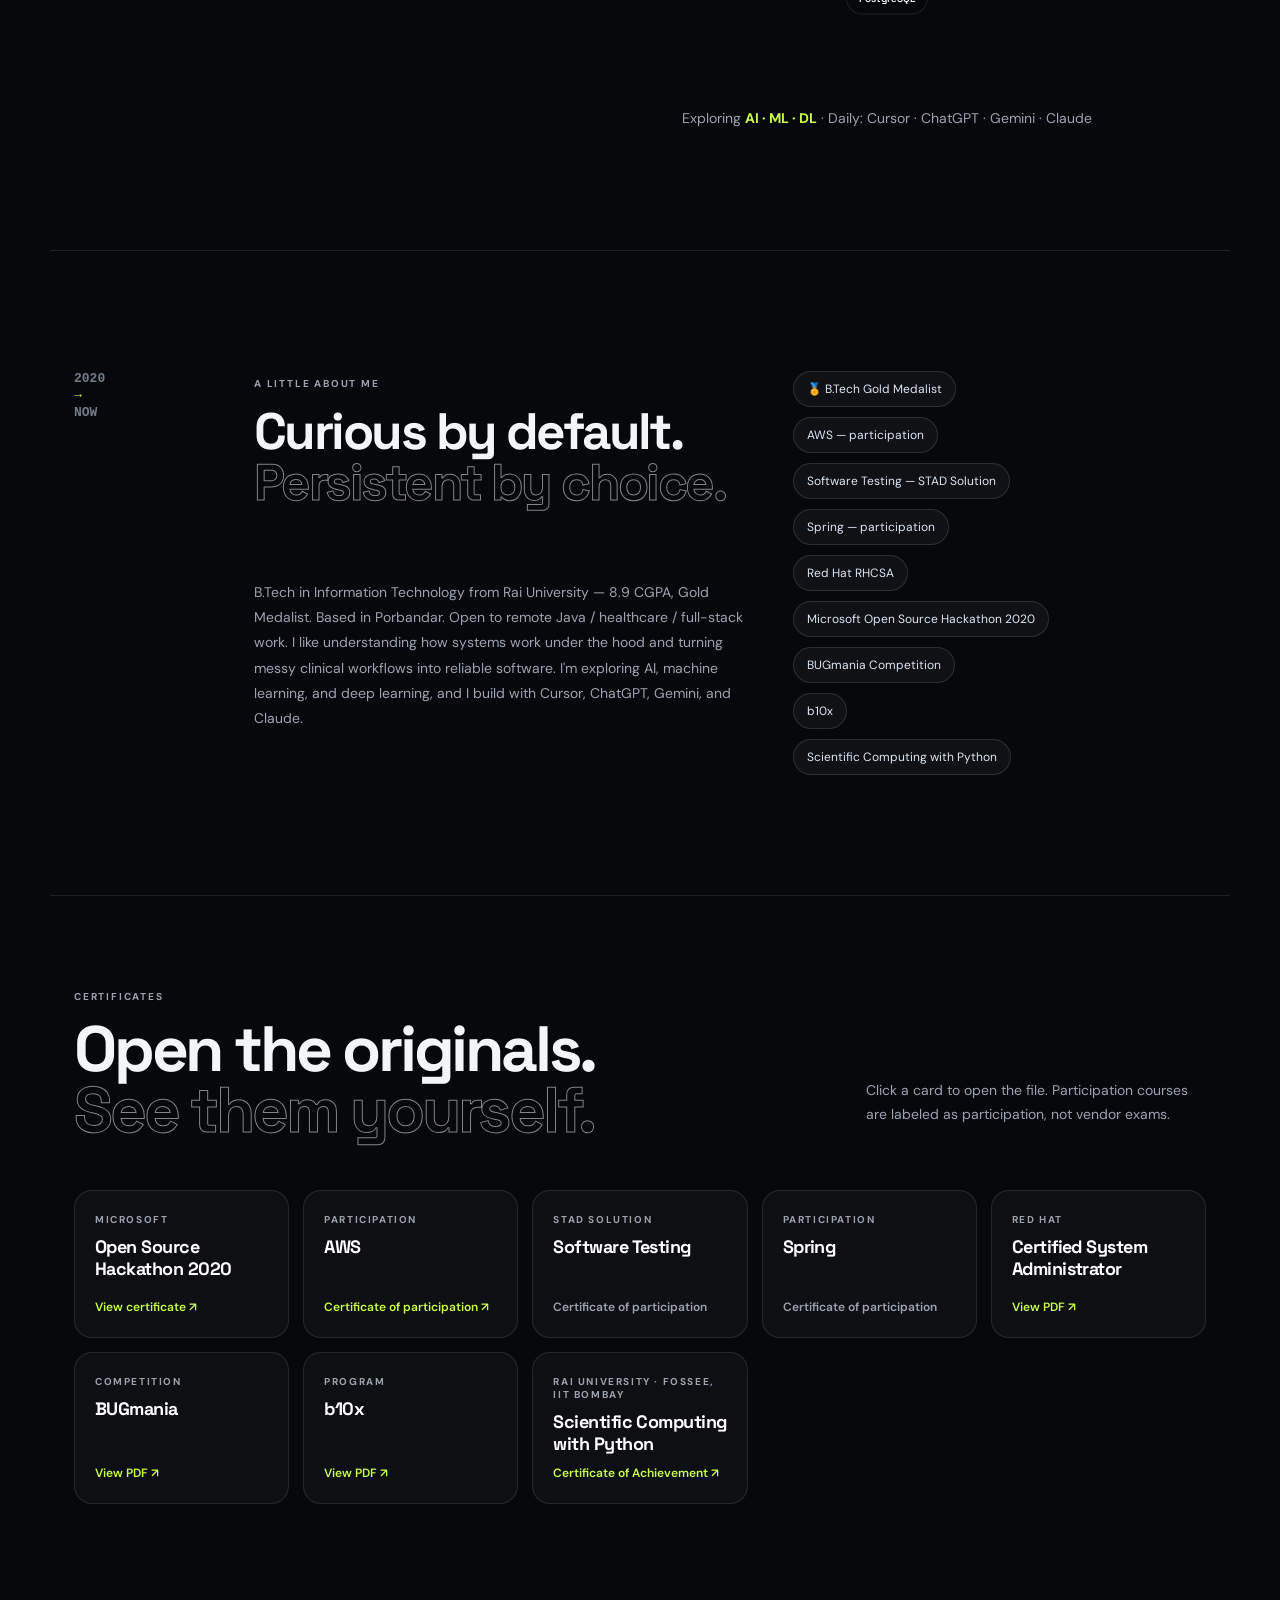
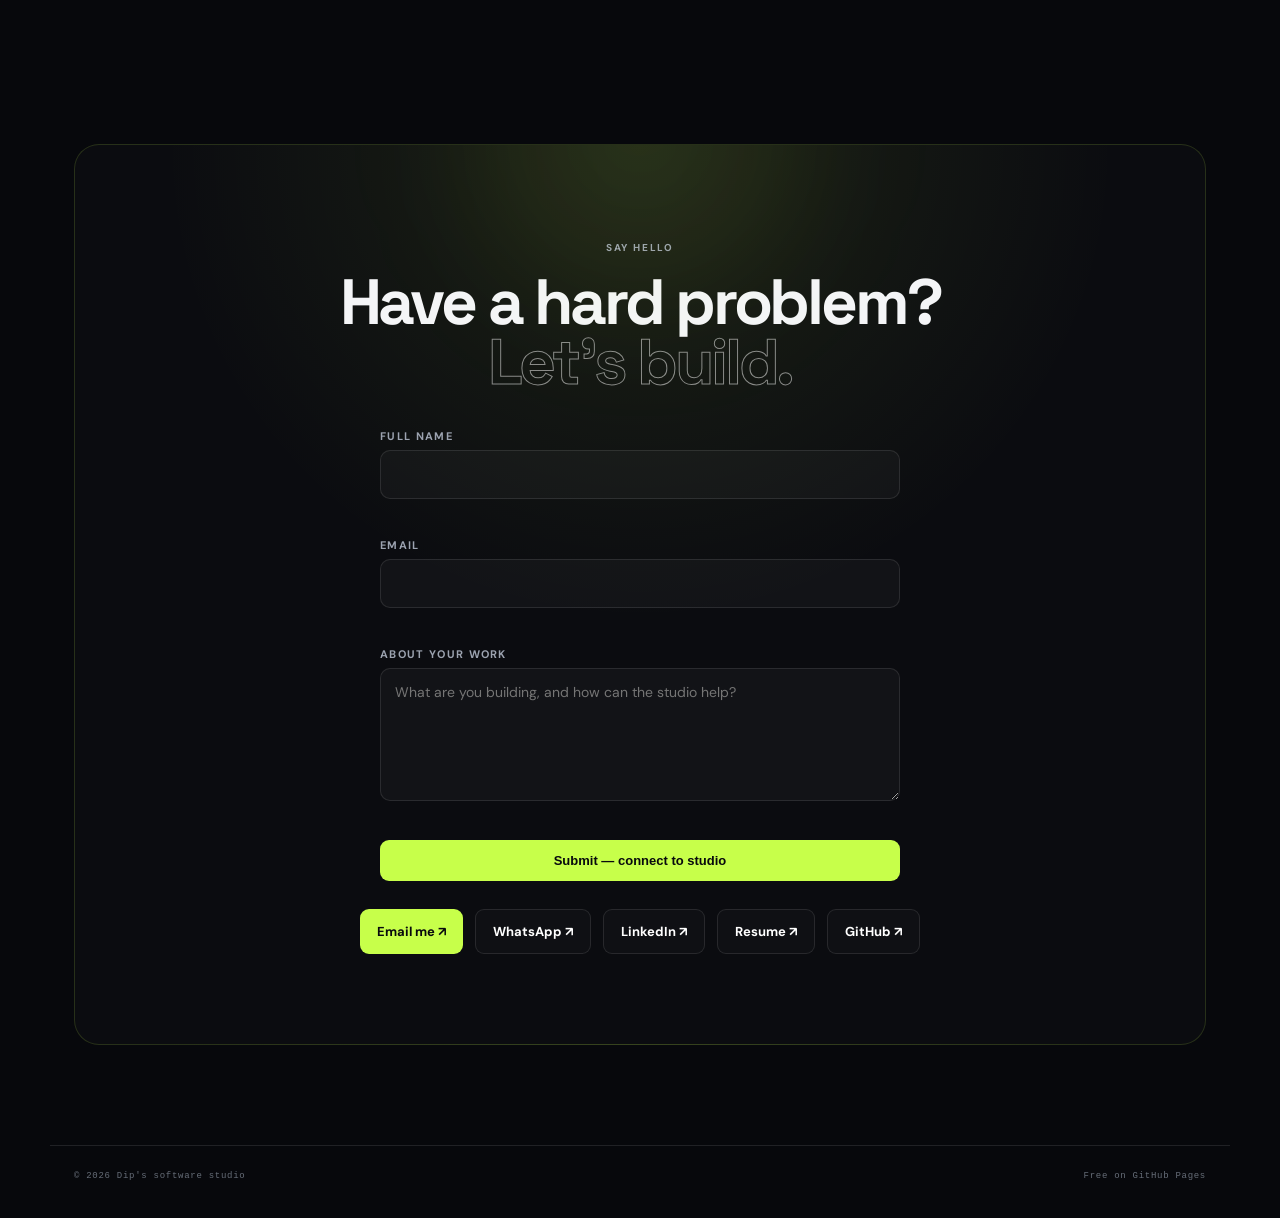
==== commit 06781764: "Simplify hero coin branding" ====
--- a/index.html
+++ b/index.html
@@ -60,8 +60,6 @@
       <div class="hero-visual reveal">
         <div class="orb orb-a"></div><div class="orb orb-b"></div>
         <div class="hero-coin" aria-label="Dip's Software Studio">
-          <span class="orbit-arrow orbit-arrow-left" aria-hidden="true"></span>
-          <span class="orbit-arrow orbit-arrow-right" aria-hidden="true"></span>
           <div class="coin">
             <div class="coin-face coin-front">
               <span class="coin-dip">Dip's</span>
--- a/styles.css
+++ b/styles.css
@@ -1188,69 +1188,57 @@
 }
 
 
-/* Dip's Software Studio — premium floating 3D coin */
+/* Dip's Software Studio — premium 3D coin */
 .hero-coin {
   position: relative;
-  width: min(470px, 74vw);
-  height: min(470px, 74vw);
+  width: min(500px, 76vw);
+  height: min(500px, 76vw);
   display: grid;
   place-items: center;
-  perspective: 1600px;
+  perspective: 1800px;
   isolation: isolate;
-}
-.hero-coin::before,
-.hero-coin::after {
-  content: "";
-  position: absolute;
-  left: 50%;
-  top: 50%;
-  width: 420px;
-  height: 105px;
-  border-radius: 50%;
-  pointer-events: none;
-  transform: translate(-50%, -50%) rotate(-14deg);
-  border: 2px solid rgba(102,231,255,.38);
-  box-shadow: 0 0 14px rgba(102,231,255,.35), 0 0 38px rgba(102,231,255,.13);
-  z-index: -1;
-  animation: orbitRing 5s ease-in-out infinite;
-}
-.hero-coin::after {
-  width: 390px;
-  height: 92px;
-  transform: translate(-50%, -50%) rotate(18deg);
-  border-color: rgba(232,189,99,.62);
-  box-shadow: 0 0 15px rgba(232,189,99,.35), 0 0 42px rgba(232,189,99,.12);
-  animation: orbitRingReverse 6s ease-in-out infinite;
 }
 .coin {
   position: relative;
-  width: 315px;
-  height: 315px;
+  width: 360px;
+  height: 360px;
   transform-style: preserve-3d;
-  animation: studioCoinFlip 7s cubic-bezier(.45,0,.55,1) infinite;
-  filter: drop-shadow(22px 30px 30px rgba(0,0,0,.52));
-}
+  animation: studioCoinFlip 8s cubic-bezier(.45,0,.55,1) infinite;
+  filter: drop-shadow(30px 34px 32px rgba(0,0,0,.58));
+}
+
+/* Real visible coin edge: a thick gold cylinder behind the two faces */
 .coin::before {
   content: "";
   position: absolute;
-  inset: -10px -20px -10px -5px;
-  border-radius: 50%;
-  background: #b98228;
-  transform: translateZ(-9px);
+  inset: -1px -25px -1px -1px;
+  border-radius: 50%;
+  background:
+    repeating-linear-gradient(
+      90deg,
+      #8d5818 0 3px,
+      #e4ad43 3px 6px,
+      #9d671d 6px 9px
+    );
+  transform: translateZ(-16px);
   box-shadow:
-    0 0 0 3px #f0c96e,
-    0 0 28px rgba(232,189,99,.22);
-}
+    0 0 0 3px #f4cc72,
+    inset 0 0 0 3px rgba(255,236,173,.35),
+    0 0 30px rgba(232,189,99,.22);
+}
+
+/* Soft light behind the coin */
 .coin::after {
   content: "";
   position: absolute;
-  inset: -15px;
+  inset: -24px;
   border-radius: 50%;
   background: radial-gradient(circle, rgba(199,255,74,.13), transparent 62%);
-  filter: blur(13px);
-  transform: translateZ(-30px);
+  filter: blur(16px);
+  transform: translateZ(-40px);
   animation: coinGlow 3s ease-in-out infinite alternate;
 }
+
 .coin-face {
   position: absolute;
   inset: 0;
@@ -1262,81 +1250,141 @@
   border-radius: 50%;
   backface-visibility: hidden;
   -webkit-backface-visibility: hidden;
-  border: 8px solid #d39a32;
-  outline: 2px solid rgba(255,225,151,.88);
+  border: 9px solid #d49a32;
+  outline: 2px solid rgba(255,225,151,.95);
   background:
-    radial-gradient(circle at 30% 22%, rgba(255,255,255,.20), transparent 21%),
-    radial-gradient(circle at 72% 76%, rgba(102,231,255,.09), transparent 34%),
-    linear-gradient(145deg, #202733 0%, #0a0e15 58%, #171d27 100%);
+    radial-gradient(circle at 28% 20%, rgba(255,255,255,.20), transparent 20%),
+    radial-gradient(circle at 72% 78%, rgba(102,231,255,.10), transparent 35%),
+    linear-gradient(145deg, #252c37 0%, #080c13 58%, #171d27 100%);
   box-shadow:
     inset 0 0 0 4px rgba(255,255,255,.08),
-    inset 0 0 32px rgba(0,0,0,.9),
-    0 0 22px rgba(232,189,99,.14);
-  color: #f7f7f8;
-  font-family: "Space Grotesk", sans-serif;
-  font-size: 34px;
-  font-weight: 700;
+    inset 0 0 38px rgba(0,0,0,.92),
+    0 0 24px rgba(232,189,99,.16);
+  color: #f8f9fb;
+  font-family: "DM Sans", sans-serif;
+  font-size: 44px;
+  font-weight: 800;
   line-height: .98;
   letter-spacing: -.055em;
   text-align: center;
-  text-shadow: 0 2px 15px rgba(0,0,0,.78);
-}
+  text-shadow: 0 3px 16px rgba(0,0,0,.8);
+}
+.coin-face span { display: block; }
+.coin-dip,
+.coin-accent { color: #efbd58; font-weight: 800; }
+
 .coin-front {
-  transform: translateZ(13px);
+  transform: translateZ(18px);
 }
 .coin-back {
-  transform: rotateY(180deg) translateZ(13px);
-}
-.coin-dip,
-.coin-accent {
-  color: #e7b957;
-}
+  transform: rotateY(180deg) translateZ(18px);
+}
+/* Keep the lettering readable on the reverse face */
+.coin-back span {
+  transform: scaleX(-1);
+  backface-visibility: visible;
+  -webkit-backface-visibility: visible;
+}
+
+/* Partial arrow indicators — intentionally NOT a complete orbit */
+.orbit-arrow {
+  position: absolute;
+  z-index: 4;
+  width: 155px;
+  height: 82px;
+  border: 3px solid transparent;
+  border-top-color: currentColor;
+  border-left-color: currentColor;
+  border-radius: 75% 0 0 0;
+  pointer-events: none;
+  filter: drop-shadow(0 0 8px currentColor);
+}
+.orbit-arrow::after {
+  content: "";
+  position: absolute;
+  width: 0;
+  height: 0;
+  border-style: solid;
+}
+.orbit-arrow-left {
+  left: 5%;
+  top: 39%;
+  color: #f0a43b;
+  transform: rotate(-18deg);
+  animation: arrowFloatLeft 4.5s ease-in-out infinite;
+}
+.orbit-arrow-left::after {
+  left: -7px;
+  top: -12px;
+  border-width: 9px 15px 9px 0;
+  border-color: transparent #f0a43b transparent transparent;
+  transform: rotate(-25deg);
+}
+.orbit-arrow-right {
+  right: 0;
+  top: 50%;
+  color: #55d9ff;
+  transform: rotate(162deg);
+  animation: arrowFloatRight 5s ease-in-out infinite;
+}
+.orbit-arrow-right::after {
+  right: -7px;
+  bottom: -12px;
+  border-width: 9px 15px 9px 0;
+  border-color: transparent #55d9ff transparent transparent;
+  transform: rotate(25deg);
+}
+
+@keyframes arrowFloatLeft {
+  0%,100% { translate: 0 0; opacity: .65; }
+  50% { translate: -7px -8px; opacity: 1; }
+}
+@keyframes arrowFloatRight {
+  0%,100% { translate: 0 0; opacity: .65; }
+  50% { translate: 8px 7px; opacity: 1; }
+}
+
+/* Flip far enough to expose the thick side, then settle with the same readable face */
 @keyframes studioCoinFlip {
-  0%, 8% {
-    transform: rotateY(-18deg) rotateX(7deg) rotateZ(-1deg) translateY(0);
+  0%, 12% {
+    transform: rotateY(0deg) rotateX(4deg) rotateZ(-1deg) translateY(0);
   }
-  22% {
-    transform: rotateY(38deg) rotateX(7deg) rotateZ(-1deg) translateY(-5px);
+  30% {
+    transform: rotateY(90deg) rotateX(4deg) rotateZ(-1deg) translateY(-8px);
   }
-  38% {
-    transform: rotateY(180deg) rotateX(7deg) rotateZ(-1deg) translateY(-11px);
+  42%, 54% {
+    transform: rotateY(180deg) rotateX(4deg) rotateZ(-1deg) translateY(-10px);
   }
-  55% {
-    transform: rotateY(315deg) rotateX(7deg) rotateZ(-1deg) translateY(-5px);
+  72% {
+    transform: rotateY(270deg) rotateX(4deg) rotateZ(-1deg) translateY(-8px);
   }
-  72%, 88% {
-    transform: rotateY(342deg) rotateX(7deg) rotateZ(-1deg) translateY(0);
+  88%, 100% {
+    transform: rotateY(360deg) rotateX(4deg) rotateZ(-1deg) translateY(0);
   }
-  100% {
-    transform: rotateY(342deg) rotateX(7deg) rotateZ(-1deg) translateY(0);
-  }
-}
-@keyframes orbitRing {
-  0%,100% { transform: translate(-50%,-50%) rotate(-14deg) scale(1); opacity:.58; }
-  50% { transform: translate(-50%,-50%) rotate(5deg) scale(1.08); opacity:.95; }
-}
-@keyframes orbitRingReverse {
-  0%,100% { transform: translate(-50%,-50%) rotate(18deg) scale(1.02); opacity:.42; }
-  50% { transform: translate(-50%,-50%) rotate(-9deg) scale(.94); opacity:.9; }
 }
 @keyframes coinGlow {
-  from { opacity:.55; transform: translateZ(-30px) scale(.96); }
-  to { opacity:1; transform: translateZ(-30px) scale(1.05); }
-}
+  from { opacity: .5; transform: translateZ(-40px) scale(.96); }
+  to { opacity: 1; transform: translateZ(-40px) scale(1.06); }
+}
+
 @media (max-width: 760px) {
   .hero-coin {
-    width: 330px;
+    width: 340px;
     height: 350px;
     margin: 0 auto;
   }
   .coin {
-    width: 255px;
-    height: 255px;
+    width: 265px;
+    height: 265px;
   }
   .coin-face {
-    font-size: 28px;
-    border-width: 7px;
+    font-size: 34px;
+    border-width: 8px;
   }
-  .hero-coin::before { width: 320px; }
-  .hero-coin::after { width: 295px; }
-}
+  .orbit-arrow {
+    width: 105px;
+    height: 58px;
+  }
+  .orbit-arrow-left { left: -2%; }
+  .orbit-arrow-right { right: -4%; }
+}
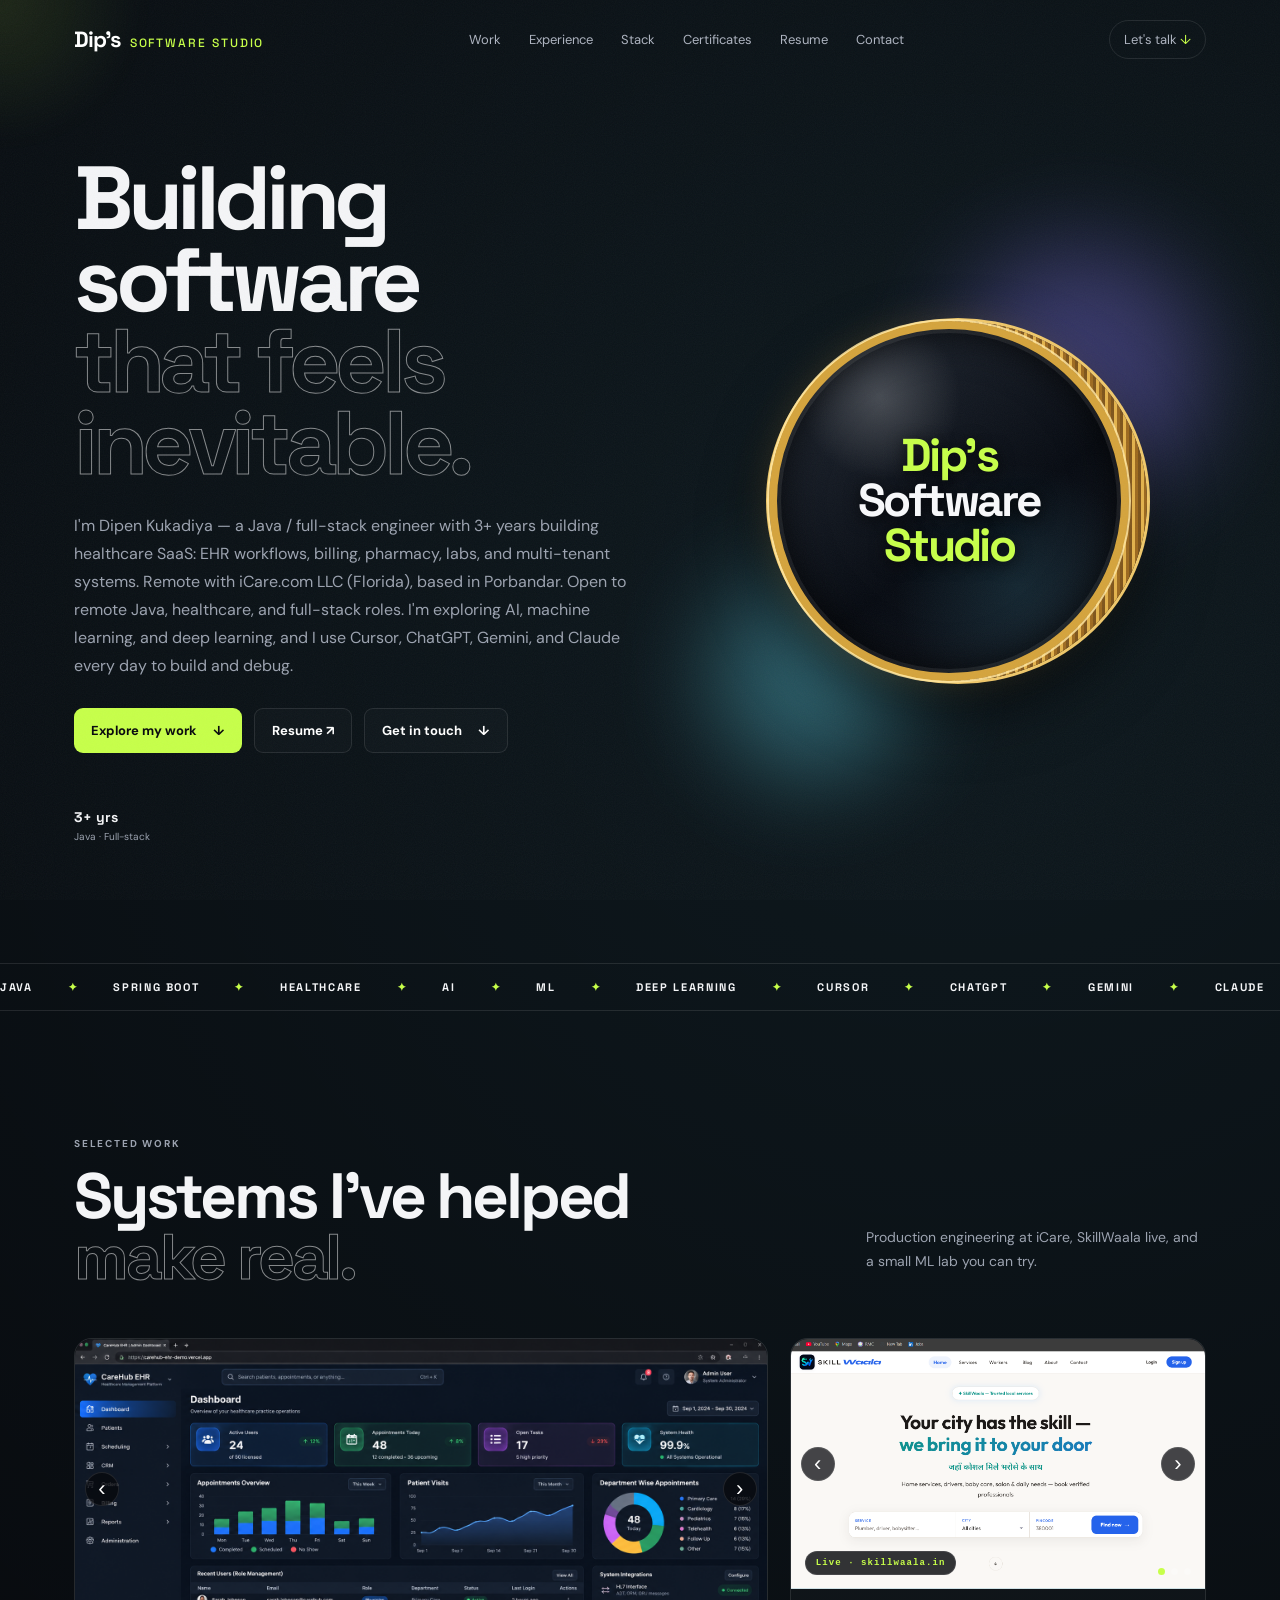
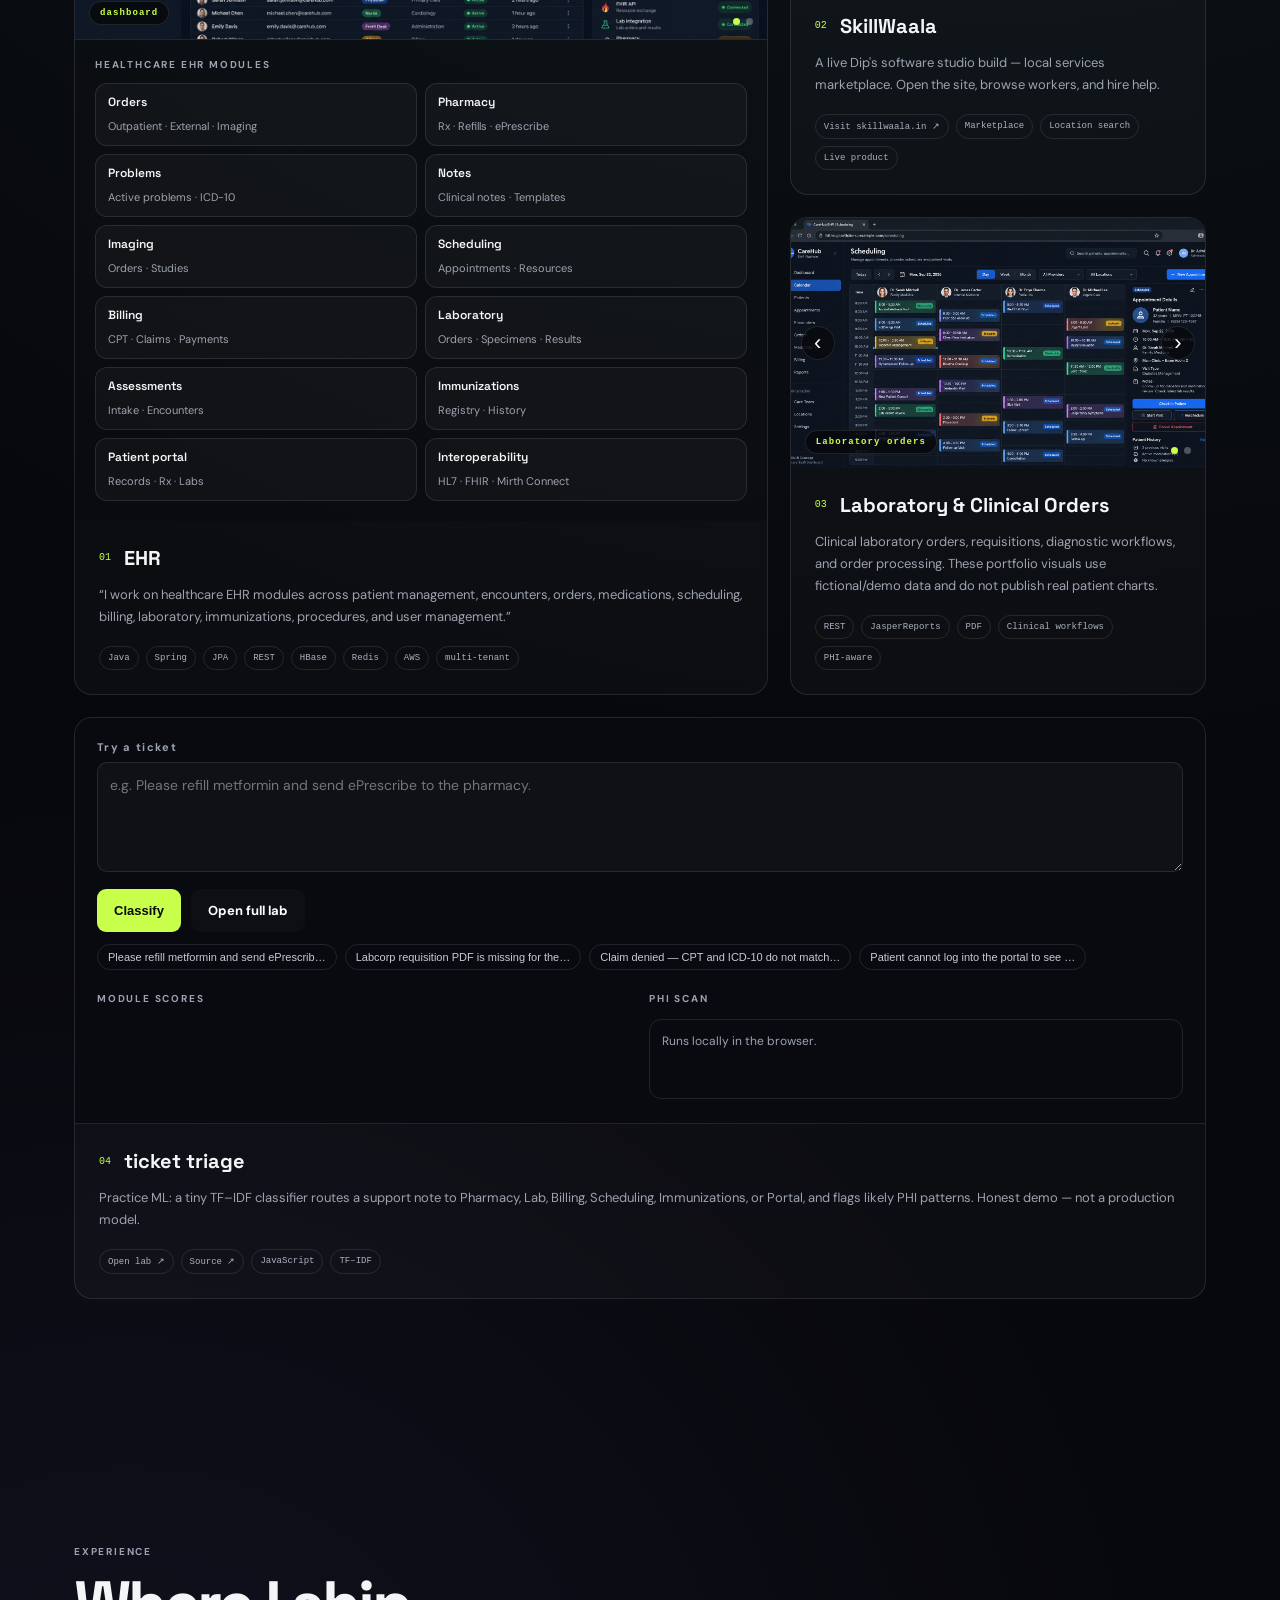
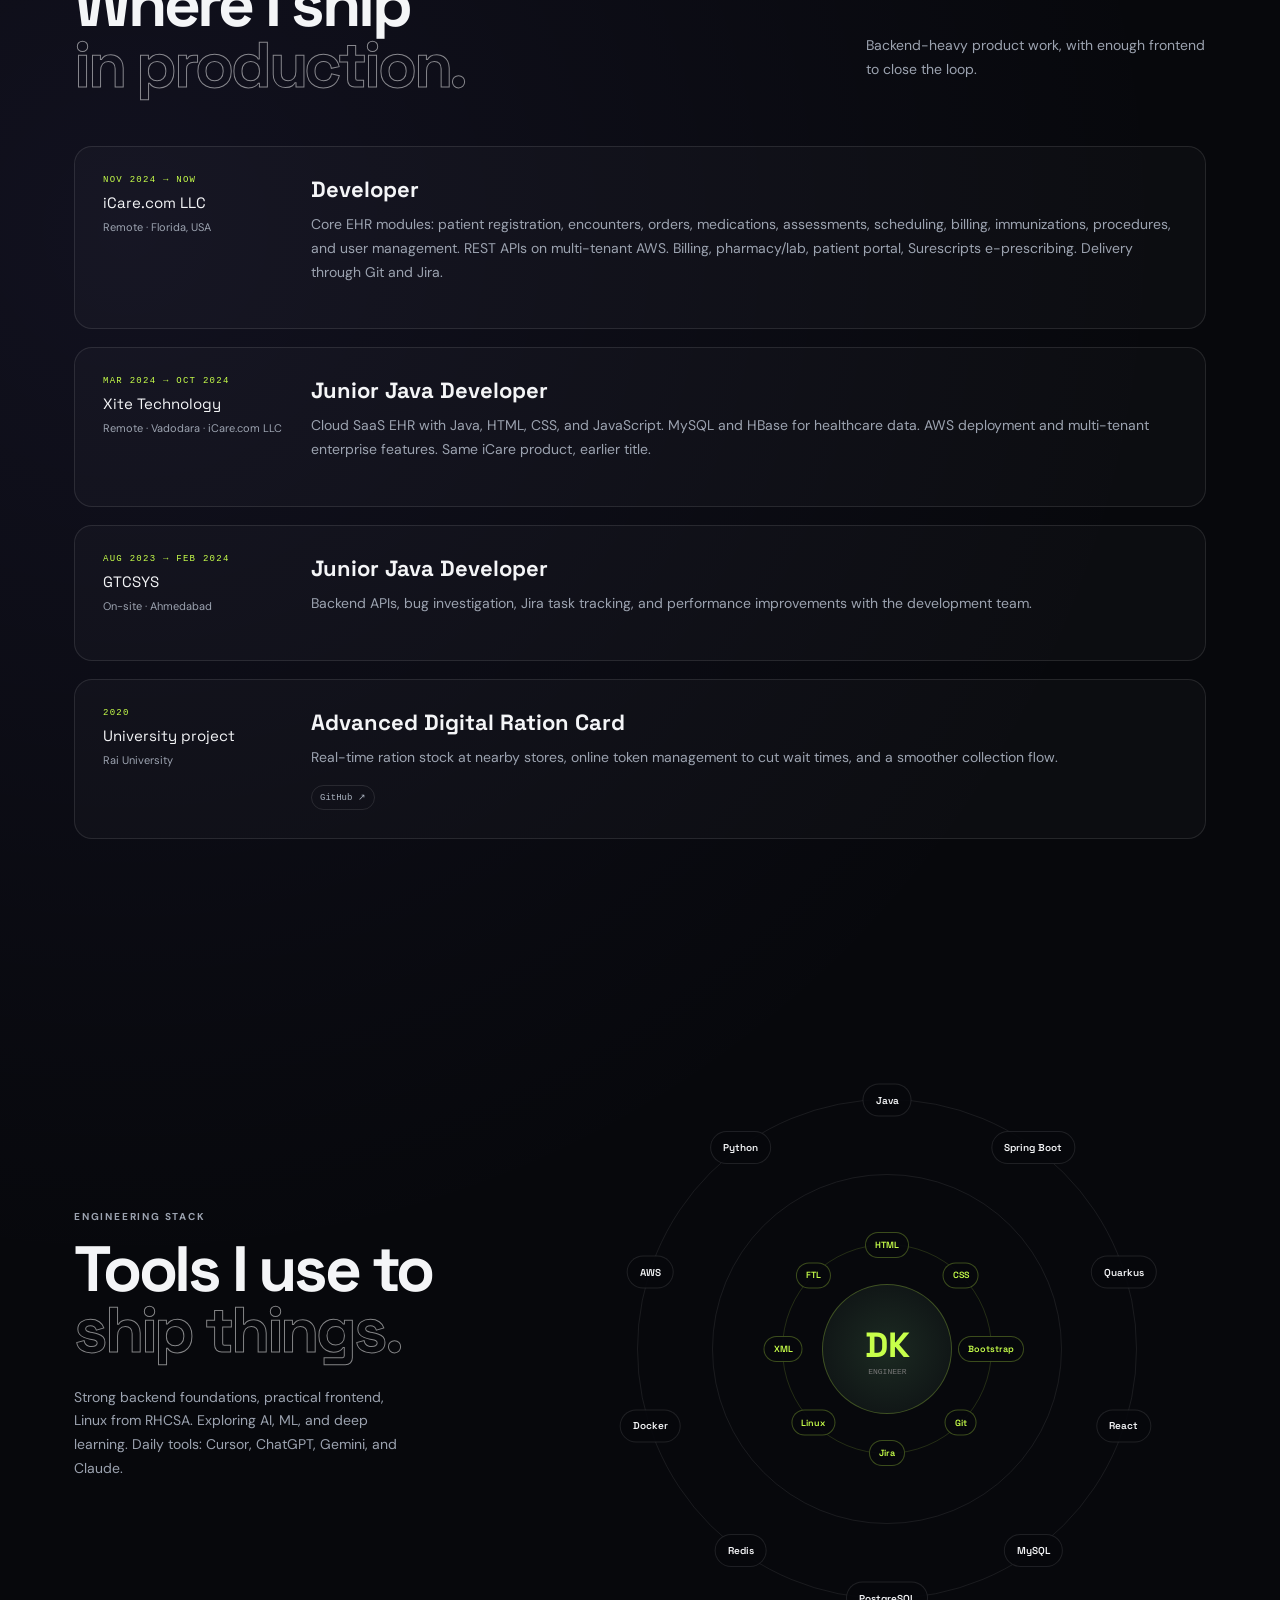
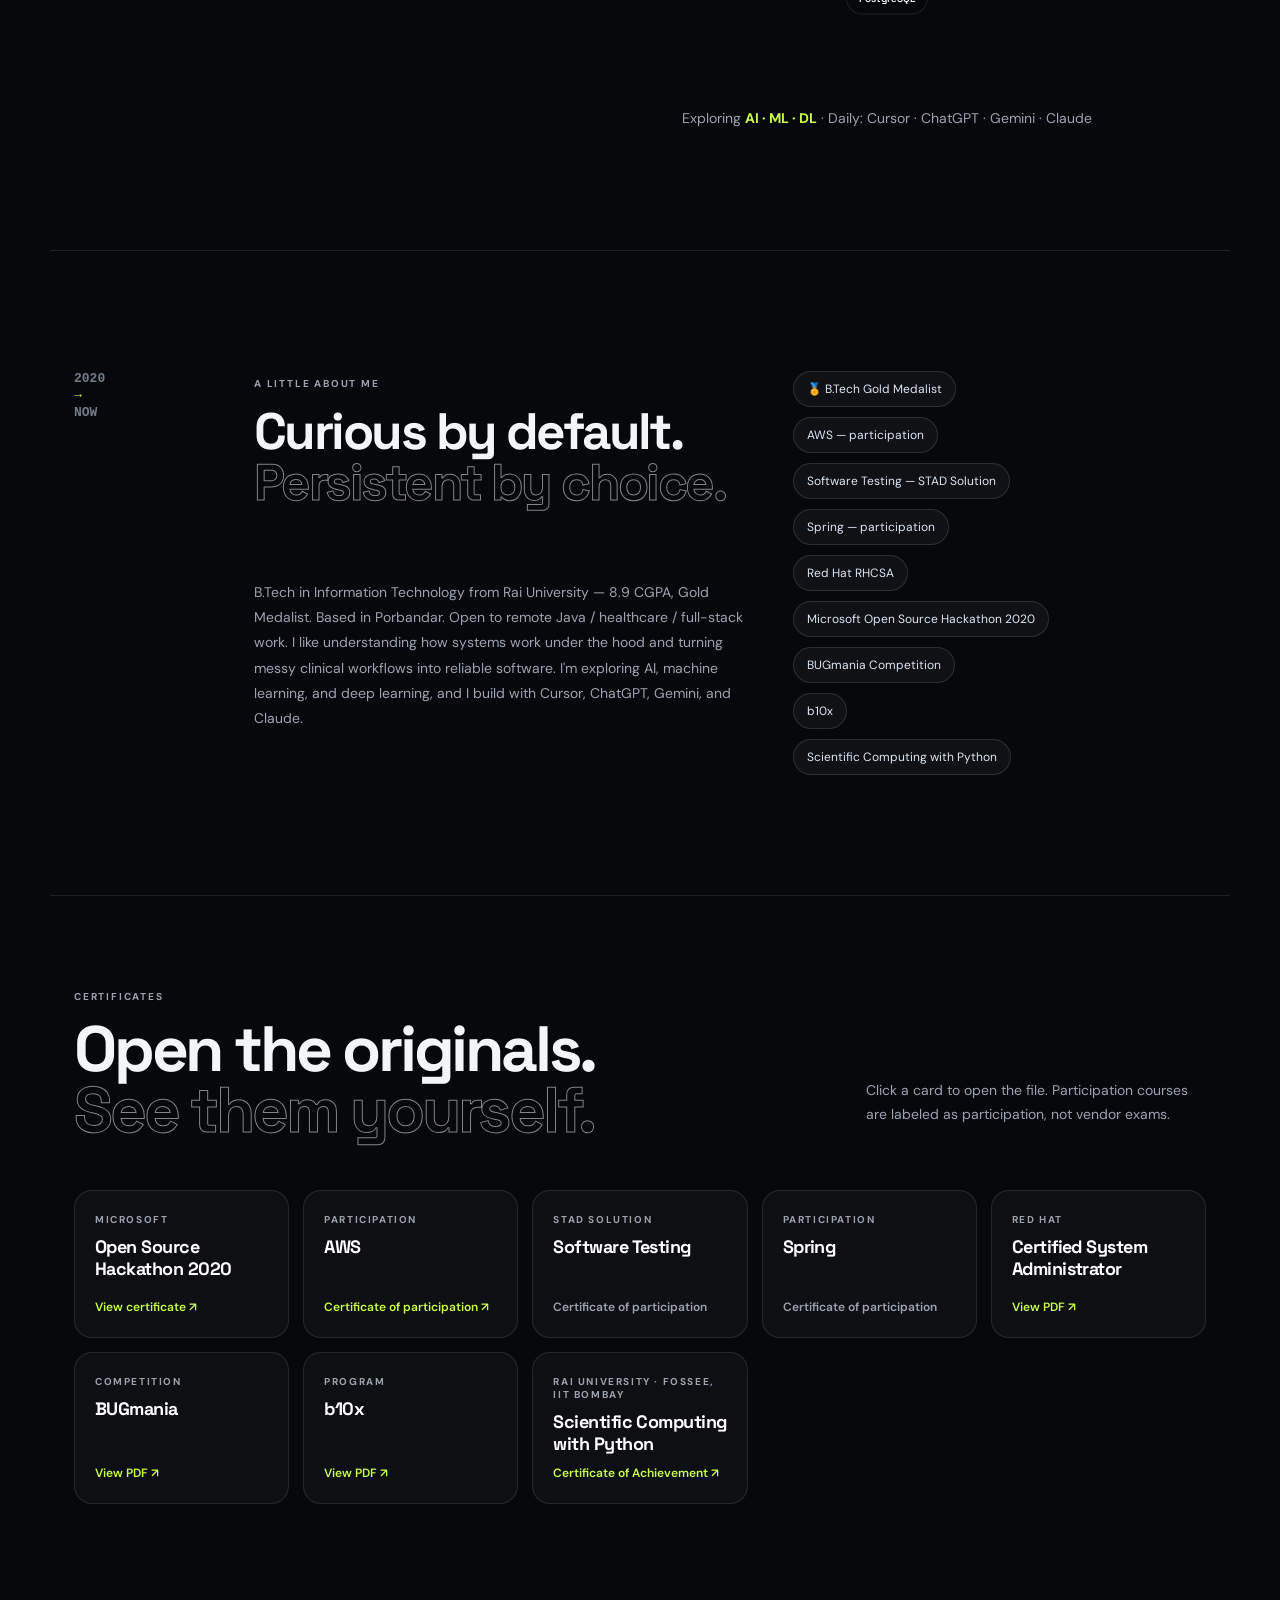
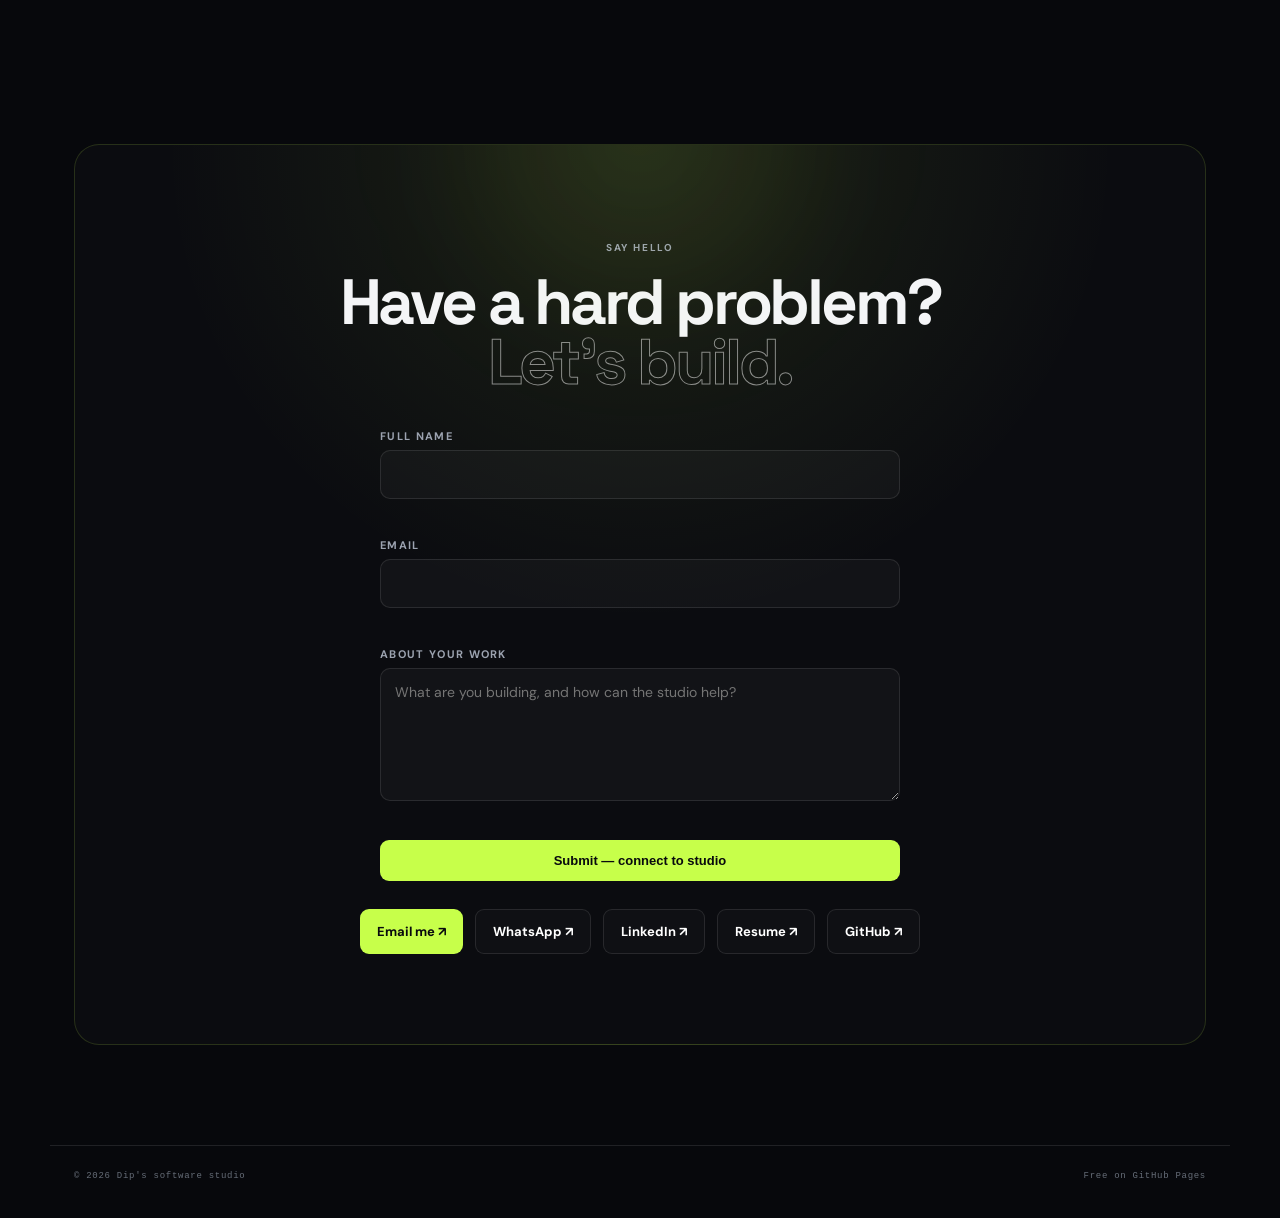
==== commit 16444b46: "Update index.html" ====
--- a/index.html
+++ b/index.html
@@ -36,7 +36,7 @@
       <a href="#experience">Experience</a>
       <a href="#stack">Stack</a>
       <a href="#certificates">Certificates</a>
-      <a href="assets/Dipen-Kukadiya-Resume.pdf?v=sep20c" target="_blank" rel="noreferrer">Resume</a>
+      <a href="assets/DipenOCT26.pdf?v=sep20c" target="_blank" rel="noreferrer">Resume</a>
       <a href="#contact">Contact</a>
       <a class="nav-mobile-talk" href="#contact">Let's talk</a>
     </nav>
@@ -50,7 +50,7 @@
         <p class="hero-sub">I'm Dipen Kukadiya — a Java / full-stack engineer with 3+ years building healthcare SaaS: EHR workflows, billing, pharmacy, labs, and multi-tenant systems. Remote with iCare.com LLC (Florida), based in Porbandar. Open to remote Java, healthcare, and full-stack roles. I'm exploring AI, machine learning, and deep learning, and I use Cursor, ChatGPT, Gemini, and Claude every day to build and debug.</p>
         <div class="hero-actions">
           <a class="button primary" href="#work">Explore my work <span>↓</span></a>
-          <a class="button ghost" href="assets/Dipen-Kukadiya-Resume.pdf?v=sep20c" target="_blank" rel="noreferrer">Resume ↗</a>
+          <a class="button ghost" href="assets/DipenOCT26.pdf?v=sep20c" target="_blank" rel="noreferrer">Resume ↗</a>
           <a class="button ghost" href="#contact">Get in touch <span>↓</span></a>
         </div>
         <div class="micro-stats">
@@ -361,7 +361,7 @@
           <a class="button primary" href="mailto:dipenkukadiya@gmail.com">Email me ↗</a>
           <a class="button ghost" href="https://wa.me/917016306728" target="_blank" rel="noreferrer">WhatsApp ↗</a>
           <a class="button ghost" href="https://www.linkedin.com/in/dipen-kukadiya-981a05191/" target="_blank" rel="noreferrer">LinkedIn ↗</a>
-          <a class="button ghost" href="assets/Dipen-Kukadiya-Resume.pdf?v=sep20c" target="_blank" rel="noreferrer">Resume ↗</a>
+          <a class="button ghost" href="assets/DipenOCT26.pdf?v=sep20c" target="_blank" rel="noreferrer">Resume ↗</a>
           <a class="button ghost" href="https://github.com/dipenkukadiya" target="_blank" rel="noreferrer">GitHub ↗</a>
         </div>
       </div>
--- a/styles.css
+++ b/styles.css
@@ -1045,6 +1045,86 @@
 }
 .to-top:hover { background: #d6ff72; }
 body.nav-open .to-top { opacity: 0; pointer-events: none; }
+
+/* Dip's Software Studio — 3D coin hero */
+.hero-coin {
+  position: relative;
+  width: min(500px, 76vw);
+  height: min(500px, 76vw);
+  display: grid;
+  place-items: center;
+  perspective: 1400px;
+  isolation: isolate;
+}
+.coin {
+  position: relative;
+  width: min(360px, 62vw);
+  aspect-ratio: 1;
+  transform-style: preserve-3d;
+  animation: studioCoinFlip 7s ease-in-out infinite;
+  filter: drop-shadow(0 28px 30px rgba(0,0,0,.55));
+}
+.coin-face {
+  position: absolute;
+  inset: 0;
+  display: flex;
+  flex-direction: column;
+  align-items: center;
+  justify-content: center;
+  border-radius: 50%;
+  backface-visibility: hidden;
+  -webkit-backface-visibility: hidden;
+  border: 8px solid #d5a43d;
+  outline: 2px solid rgba(255,231,160,.85);
+  background:
+    radial-gradient(circle at 30% 20%, rgba(255,255,255,.20), transparent 22%),
+    radial-gradient(circle at 70% 75%, rgba(85,220,255,.10), transparent 35%),
+    linear-gradient(145deg,#252c37 0%,#080c13 58%,#171d27 100%);
+  box-shadow:
+    inset 0 0 0 4px rgba(255,255,255,.08),
+    inset 0 0 42px rgba(0,0,0,.9),
+    0 0 35px rgba(232,189,99,.18);
+  color: #f8f9fb;
+  font-family: "Space Grotesk", sans-serif;
+  font-size: clamp(30px, 4vw, 46px);
+  font-weight: 800;
+  line-height: .98;
+  letter-spacing: -.055em;
+  text-align: center;
+  text-shadow: 0 3px 16px rgba(0,0,0,.85);
+  overflow: hidden;
+}
+.coin-face span { display: block !important; position: relative; z-index: 2; }
+.coin-dip, .coin-accent { color: #c7ff4a; font-weight: 800; }
+.coin-front { transform: translateZ(12px); }
+.coin-back { transform: rotateY(180deg) translateZ(12px); }
+.coin-back span { transform: scaleX(-1); }
+.coin::before {
+  content: "";
+  position: absolute;
+  inset: 0 -18px 0 0;
+  border-radius: 50%;
+  background: repeating-linear-gradient(90deg,#795019 0 3px,#e3b34d 3px 6px,#9a671e 6px 9px);
+  transform: translateZ(-10px);
+  box-shadow: 0 0 0 3px #f0c96c;
+  z-index: -1;
+}
+.coin::after {
+  content: "";
+  position: absolute;
+  inset: -25px;
+  border-radius: 50%;
+  background: radial-gradient(circle,rgba(199,255,74,.14),transparent 64%);
+  filter: blur(16px);
+  transform: translateZ(-35px);
+  z-index: -2;
+}
+@keyframes studioCoinFlip {
+  0%, 18% { transform: rotateY(0deg); }
+  42%, 58% { transform: rotateY(180deg); }
+  82%, 100% { transform: rotateY(360deg); }
+}
+
 @keyframes marquee { to { transform: translateX(-50%); } }
 @media (max-width: 1100px) {
   .hero { gap: 28px; padding-top: 48px; }
@@ -1143,248 +1223,3 @@
   .contact-card { padding: 48px 16px; }
   .studio-form { margin: 28px auto 20px; }
 }
-
-
-.hero-studio-mark {
-  display: grid;
-  place-items: center;
-  background: radial-gradient(circle at 35% 30%, rgba(199, 255, 74, 0.16), rgba(255, 255, 255, 0.03) 45%, rgba(0, 0, 0, 0.35));
-  text-align: center;
-}
-.hero-studio-mark strong {
-  display: block !important;
-  position: relative;
-  z-index: 5;
-  font-family: "Space Grotesk", sans-serif;
-  font-size: clamp(42px, 7vw, 72px);
-  line-height: 1;
-  font-weight: 700;
-  letter-spacing: -0.06em;
-  color: #f4f5f7 !important;
-  opacity: 1 !important;
-  visibility: visible !important;
-  text-shadow: 0 0 30px rgba(199, 255, 74, 0.16);
-}
-
-
-/* Visible studio mark inside the hero circle */
-.hero-studio-mark::after {
-  content: "Dip's SS";
-  display: block;
-  position: absolute;
-  inset: 0;
-  z-index: 20;
-  color: #f4f5f7;
-  font-family: "Space Grotesk", sans-serif;
-  font-size: clamp(42px, 7vw, 72px);
-  font-weight: 700;
-  line-height: 1;
-  letter-spacing: -0.06em;
-  text-align: center;
-  padding-top: calc(50% - 0.5em);
-  text-shadow: 0 0 24px rgba(199, 255, 74, 0.25);
-  opacity: 1;
-  visibility: visible;
-}
-
-
-/* Dip's Software Studio — premium 3D coin */
-.hero-coin {
-  position: relative;
-  width: min(500px, 76vw);
-  height: min(500px, 76vw);
-  display: grid;
-  place-items: center;
-  perspective: 1800px;
-  isolation: isolate;
-}
-.coin {
-  position: relative;
-  width: 360px;
-  height: 360px;
-  transform-style: preserve-3d;
-  animation: studioCoinFlip 8s cubic-bezier(.45,0,.55,1) infinite;
-  filter: drop-shadow(30px 34px 32px rgba(0,0,0,.58));
-}
-
-/* Real visible coin edge: a thick gold cylinder behind the two faces */
-.coin::before {
-  content: "";
-  position: absolute;
-  inset: -1px -25px -1px -1px;
-  border-radius: 50%;
-  background:
-    repeating-linear-gradient(
-      90deg,
-      #8d5818 0 3px,
-      #e4ad43 3px 6px,
-      #9d671d 6px 9px
-    );
-  transform: translateZ(-16px);
-  box-shadow:
-    0 0 0 3px #f4cc72,
-    inset 0 0 0 3px rgba(255,236,173,.35),
-    0 0 30px rgba(232,189,99,.22);
-}
-
-/* Soft light behind the coin */
-.coin::after {
-  content: "";
-  position: absolute;
-  inset: -24px;
-  border-radius: 50%;
-  background: radial-gradient(circle, rgba(199,255,74,.13), transparent 62%);
-  filter: blur(16px);
-  transform: translateZ(-40px);
-  animation: coinGlow 3s ease-in-out infinite alternate;
-}
-
-.coin-face {
-  position: absolute;
-  inset: 0;
-  display: flex;
-  flex-direction: column;
-  align-items: center;
-  justify-content: center;
-  gap: 0;
-  border-radius: 50%;
-  backface-visibility: hidden;
-  -webkit-backface-visibility: hidden;
-  border: 9px solid #d49a32;
-  outline: 2px solid rgba(255,225,151,.95);
-  background:
-    radial-gradient(circle at 28% 20%, rgba(255,255,255,.20), transparent 20%),
-    radial-gradient(circle at 72% 78%, rgba(102,231,255,.10), transparent 35%),
-    linear-gradient(145deg, #252c37 0%, #080c13 58%, #171d27 100%);
-  box-shadow:
-    inset 0 0 0 4px rgba(255,255,255,.08),
-    inset 0 0 38px rgba(0,0,0,.92),
-    0 0 24px rgba(232,189,99,.16);
-  color: #f8f9fb;
-  font-family: "DM Sans", sans-serif;
-  font-size: 44px;
-  font-weight: 800;
-  line-height: .98;
-  letter-spacing: -.055em;
-  text-align: center;
-  text-shadow: 0 3px 16px rgba(0,0,0,.8);
-}
-.coin-face span { display: block; }
-.coin-dip,
-.coin-accent { color: #efbd58; font-weight: 800; }
-
-.coin-front {
-  transform: translateZ(18px);
-}
-.coin-back {
-  transform: rotateY(180deg) translateZ(18px);
-}
-/* Keep the lettering readable on the reverse face */
-.coin-back span {
-  transform: scaleX(-1);
-  backface-visibility: visible;
-  -webkit-backface-visibility: visible;
-}
-
-/* Partial arrow indicators — intentionally NOT a complete orbit */
-.orbit-arrow {
-  position: absolute;
-  z-index: 4;
-  width: 155px;
-  height: 82px;
-  border: 3px solid transparent;
-  border-top-color: currentColor;
-  border-left-color: currentColor;
-  border-radius: 75% 0 0 0;
-  pointer-events: none;
-  filter: drop-shadow(0 0 8px currentColor);
-}
-.orbit-arrow::after {
-  content: "";
-  position: absolute;
-  width: 0;
-  height: 0;
-  border-style: solid;
-}
-.orbit-arrow-left {
-  left: 5%;
-  top: 39%;
-  color: #f0a43b;
-  transform: rotate(-18deg);
-  animation: arrowFloatLeft 4.5s ease-in-out infinite;
-}
-.orbit-arrow-left::after {
-  left: -7px;
-  top: -12px;
-  border-width: 9px 15px 9px 0;
-  border-color: transparent #f0a43b transparent transparent;
-  transform: rotate(-25deg);
-}
-.orbit-arrow-right {
-  right: 0;
-  top: 50%;
-  color: #55d9ff;
-  transform: rotate(162deg);
-  animation: arrowFloatRight 5s ease-in-out infinite;
-}
-.orbit-arrow-right::after {
-  right: -7px;
-  bottom: -12px;
-  border-width: 9px 15px 9px 0;
-  border-color: transparent #55d9ff transparent transparent;
-  transform: rotate(25deg);
-}
-
-@keyframes arrowFloatLeft {
-  0%,100% { translate: 0 0; opacity: .65; }
-  50% { translate: -7px -8px; opacity: 1; }
-}
-@keyframes arrowFloatRight {
-  0%,100% { translate: 0 0; opacity: .65; }
-  50% { translate: 8px 7px; opacity: 1; }
-}
-
-/* Flip far enough to expose the thick side, then settle with the same readable face */
-@keyframes studioCoinFlip {
-  0%, 12% {
-    transform: rotateY(0deg) rotateX(4deg) rotateZ(-1deg) translateY(0);
-  }
-  30% {
-    transform: rotateY(90deg) rotateX(4deg) rotateZ(-1deg) translateY(-8px);
-  }
-  42%, 54% {
-    transform: rotateY(180deg) rotateX(4deg) rotateZ(-1deg) translateY(-10px);
-  }
-  72% {
-    transform: rotateY(270deg) rotateX(4deg) rotateZ(-1deg) translateY(-8px);
-  }
-  88%, 100% {
-    transform: rotateY(360deg) rotateX(4deg) rotateZ(-1deg) translateY(0);
-  }
-}
-@keyframes coinGlow {
-  from { opacity: .5; transform: translateZ(-40px) scale(.96); }
-  to { opacity: 1; transform: translateZ(-40px) scale(1.06); }
-}
-
-@media (max-width: 760px) {
-  .hero-coin {
-    width: 340px;
-    height: 350px;
-    margin: 0 auto;
-  }
-  .coin {
-    width: 265px;
-    height: 265px;
-  }
-  .coin-face {
-    font-size: 34px;
-    border-width: 8px;
-  }
-  .orbit-arrow {
-    width: 105px;
-    height: 58px;
-  }
-  .orbit-arrow-left { left: -2%; }
-  .orbit-arrow-right { right: -4%; }
-}
